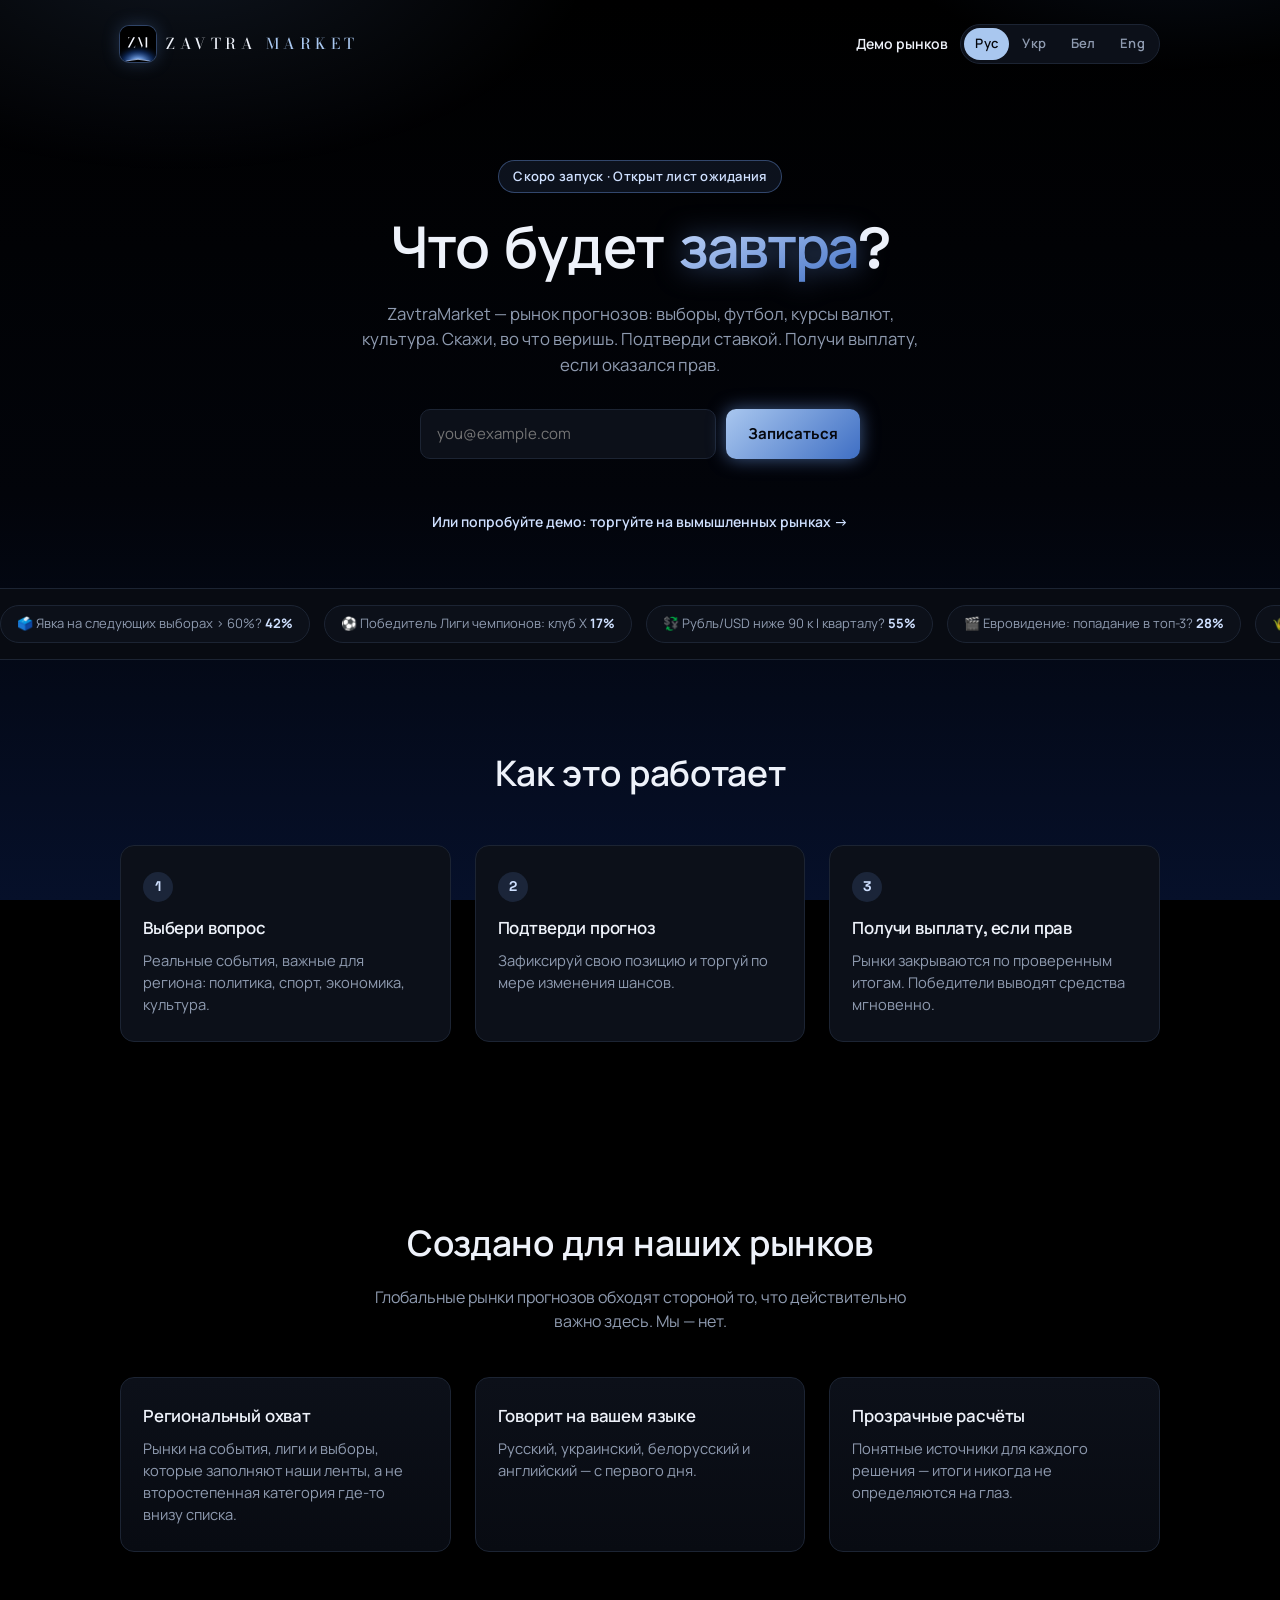
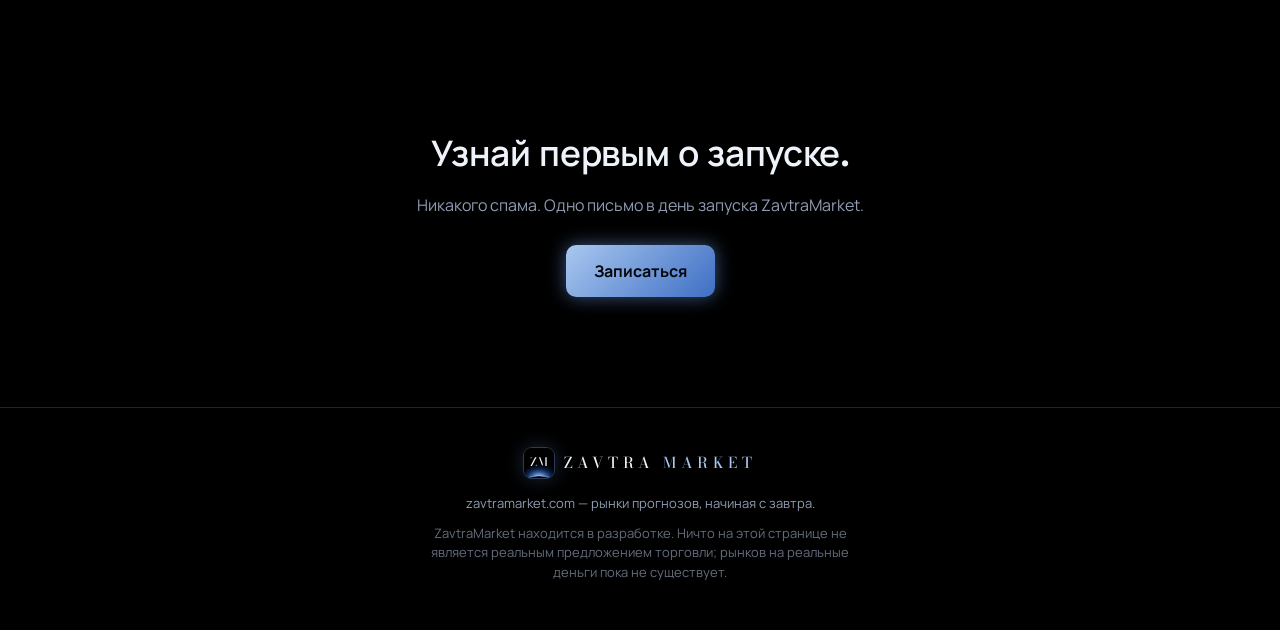
==== index.html @ cc4a1fe1 "Drop the colon: highlight "завтра" instead of the :З mark The headline is now a plain "Что будет зав" ====
<!DOCTYPE html>
<html lang="ru">
<head>
<meta charset="UTF-8">
<meta name="viewport" content="width=device-width, initial-scale=1.0">
<title>ZavtraMarket — Что будет завтра?</title>
<meta name="description" content="ZavtraMarket — рынок прогнозов: политика, спорт, экономика, культура. Запишитесь в лист ожидания.">
<link rel="icon" href="data:image/svg+xml,%3Csvg xmlns='http://www.w3.org/2000/svg' viewBox='0 0 40 40' width='40' height='40'%3E%3Cdefs%3E%3CradialGradient id='fg' cx='.5' cy='1' r='.72'%3E%3Cstop offset='0' stop-color='%23fff'/%3E%3Cstop offset='.22' stop-color='%237fb2ff' stop-opacity='.85'/%3E%3Cstop offset='.6' stop-color='%231f5fd1' stop-opacity='.35'/%3E%3Cstop offset='1' stop-color='%23000' stop-opacity='0'/%3E%3C/radialGradient%3E%3CclipPath id='fc'%3E%3Crect width='40' height='40' rx='10'/%3E%3C/clipPath%3E%3C/defs%3E%3Cg clip-path='url(%23fc)'%3E%3Crect width='40' height='40' fill='%23000'/%3E%3Crect y='12' width='40' height='28' fill='url(%23fg)'/%3E%3Cpath d='M-4 44Q20 30 44 44Z' fill='%23000'/%3E%3Cpath d='M-4 44Q20 30 44 44' fill='none' stroke='%23bcd4ff' stroke-width='.8'/%3E%3C/g%3E%3Cg fill='%23f4f7ff'%3E%3Cpath transform='translate(8.434 24) scale(0.007750 -0.007750)' d='M28 0V4L812 1496H445Q307 1496 228.0 1454.5Q149 1413 113.0 1336.0Q77 1259 72 1152H68V1500H1061V1496L277 4H705Q842 4 921.0 47.0Q1000 90 1036.0 175.5Q1072 261 1077 388H1081V0Z'/%3E%3Cpath transform='translate(18.507 24) scale(0.007750 -0.007750)' d='M748 -20 192 1500H417L860 305L1284 1500H1288L752 -20ZM194 1500V4H349V0H45V4H190V1496H36V1500ZM1650 1500V1496H1510V4H1650V0H1125V4H1286V1500Z'/%3E%3C/g%3E%3C/svg%3E">
<link rel="preconnect" href="https://fonts.googleapis.com">
<link rel="preconnect" href="https://fonts.gstatic.com" crossorigin>
<link href="https://fonts.googleapis.com/css2?family=Bodoni+Moda:opsz,wght@6..96,400;6..96,500&family=Manrope:wght@400;500;600;700;800&family=Space+Grotesk:wght@500;600;700&display=swap" rel="stylesheet">
<link rel="stylesheet" href="style.css">
</head>
<body>

<div class="bg-glow" aria-hidden="true"></div>

<header class="site-header">
  <a class="brand" href="#top">
    <span class="brand-mark"><svg viewBox="0 0 40 40" width="40" height="40" aria-hidden="true"><defs><radialGradient id="zmhdg" cx=".5" cy="1" r=".72"><stop offset="0" stop-color="#fff"/><stop offset=".22" stop-color="#7fb2ff" stop-opacity=".85"/><stop offset=".6" stop-color="#1f5fd1" stop-opacity=".35"/><stop offset="1" stop-color="#000" stop-opacity="0"/></radialGradient><clipPath id="zmhdc"><rect width="40" height="40" rx="10"/></clipPath></defs><g clip-path="url(#zmhdc)"><rect width="40" height="40" fill="#000"/><rect y="12" width="40" height="28" fill="url(#zmhdg)"/><path d="M-4 44Q20 30 44 44Z" fill="#000"/><path d="M-4 44Q20 30 44 44" fill="none" stroke="#bcd4ff" stroke-width=".8"/></g><g fill="#f4f7ff"><path transform="translate(8.434 24) scale(0.007750 -0.007750)" d="M28 0V4L812 1496H445Q307 1496 228.0 1454.5Q149 1413 113.0 1336.0Q77 1259 72 1152H68V1500H1061V1496L277 4H705Q842 4 921.0 47.0Q1000 90 1036.0 175.5Q1072 261 1077 388H1081V0Z"/><path transform="translate(18.507 24) scale(0.007750 -0.007750)" d="M748 -20 192 1500H417L860 305L1284 1500H1288L752 -20ZM194 1500V4H349V0H45V4H190V1496H36V1500ZM1650 1500V1496H1510V4H1650V0H1125V4H1286V1500Z"/></g></svg></span>
    <span class="brand-name">Zavtra <em>Market</em></span>
  </a>
  <div class="header-actions">
    <a class="demo-link" href="markets/" data-i18n="demoLink">Демо рынков</a>
    <div id="lang-switcher" class="lang-switcher" role="group" aria-label="Язык"></div>
  </div>
</header>

<main id="top">

  <section class="hero">
    <p class="eyebrow" data-i18n="eyebrow">Скоро запуск · Открыт лист ожидания</p>
    <h1 data-i18n="slogan">Что будет <span class="logo-text">завтра</span>?</h1>
    <p class="subhead" data-i18n="subhead">ZavtraMarket — рынок прогнозов: выборы, футбол, курсы валют, культура. Скажи, во что веришь. Подтверди ставкой. Получи выплату, если оказался прав.</p>

    <form id="waitlist-form" class="waitlist-form" novalidate>
      <label class="sr-only" for="email" data-i18n="emailLabel">Электронная почта</label>
      <input
        id="email"
        name="email"
        type="email"
        inputmode="email"
        autocomplete="email"
        required
        placeholder="you@example.com"
      >
      <button type="submit" data-i18n="join">Записаться</button>
    </form>
    <p id="form-message" class="form-message" role="status" aria-live="polite"></p>
    <p class="demo-cta"><a href="markets/" data-i18n="demoCta">Или попробуйте демо: торгуйте на вымышленных рынках →</a></p>
  </section>

  <section class="markets-strip" aria-label="Примеры рынков" data-i18n-aria="marketsLabel">
    <div class="ticker">
      <div class="ticker-track">
        <span class="chip"><span data-i18n="chipElection">🗳️ Явка на следующих выборах &gt; 60%?</span> <b>42%</b></span>
        <span class="chip"><span data-i18n="chipFootball">⚽ Победитель Лиги чемпионов: клуб X</span> <b>17%</b></span>
        <span class="chip"><span data-i18n="chipCurrency">💱 Рубль/USD ниже 90 к I кварталу?</span> <b>55%</b></span>
        <span class="chip"><span data-i18n="chipEurovision">🎬 Евровидение: попадание в топ-3?</span> <b>28%</b></span>
        <span class="chip"><span data-i18n="chipHarvest">🌾 Квоту на экспорт урожая повысят?</span> <b>63%</b></span>
        <span class="chip"><span data-i18n="chipElection">🗳️ Явка на следующих выборах &gt; 60%?</span> <b>42%</b></span>
        <span class="chip"><span data-i18n="chipFootball">⚽ Победитель Лиги чемпионов: клуб X</span> <b>17%</b></span>
        <span class="chip"><span data-i18n="chipCurrency">💱 Рубль/USD ниже 90 к I кварталу?</span> <b>55%</b></span>
        <span class="chip"><span data-i18n="chipEurovision">🎬 Евровидение: попадание в топ-3?</span> <b>28%</b></span>
        <span class="chip"><span data-i18n="chipHarvest">🌾 Квоту на экспорт урожая повысят?</span> <b>63%</b></span>
      </div>
    </div>
  </section>

  <section class="how">
    <h2 data-i18n="howTitle">Как это работает</h2>
    <div class="steps">
      <div class="step">
        <span class="step-num">1</span>
        <h3 data-i18n="step1Title">Выбери вопрос</h3>
        <p data-i18n="step1Text">Реальные события, важные для региона: политика, спорт, экономика, культура.</p>
      </div>
      <div class="step">
        <span class="step-num">2</span>
        <h3 data-i18n="step2Title">Подтверди прогноз</h3>
        <p data-i18n="step2Text">Зафиксируй свою позицию и торгуй по мере изменения шансов.</p>
      </div>
      <div class="step">
        <span class="step-num">3</span>
        <h3 data-i18n="step3Title">Получи выплату, если прав</h3>
        <p data-i18n="step3Text">Рынки закрываются по проверенным итогам. Победители выводят средства мгновенно.</p>
      </div>
    </div>
  </section>

  <section class="why">
    <h2 data-i18n="whyTitle">Создано для наших рынков</h2>
    <p class="why-lead" data-i18n="whyLead">Глобальные рынки прогнозов обходят стороной то, что действительно важно здесь. Мы — нет.</p>
    <ul class="why-grid">
      <li>
        <h3 data-i18n="regionTitle">Региональный охват</h3>
        <p data-i18n="regionText">Рынки на события, лиги и выборы, которые заполняют наши ленты, а не второстепенная категория где-то внизу списка.</p>
      </li>
      <li>
        <h3 data-i18n="languageTitle">Говорит на вашем языке</h3>
        <p data-i18n="languageText">Русский, украинский, белорусский и английский — с первого дня.</p>
      </li>
      <li>
        <h3 data-i18n="settleTitle">Прозрачные расчёты</h3>
        <p data-i18n="settleText">Понятные источники для каждого решения — итоги никогда не определяются на глаз.</p>
      </li>
    </ul>
  </section>

  <section class="cta-final">
    <h2 data-i18n="ctaTitle">Узнай первым о запуске.</h2>
    <p data-i18n="ctaText">Никакого спама. Одно письмо в день запуска ZavtraMarket.</p>
    <a class="cta-button" href="#top" data-i18n="join">Записаться</a>
  </section>

</main>

<footer class="site-footer">
  <div class="brand small">
    <span class="brand-mark"><svg viewBox="0 0 40 40" width="40" height="40" aria-hidden="true"><defs><radialGradient id="zmftg" cx=".5" cy="1" r=".72"><stop offset="0" stop-color="#fff"/><stop offset=".22" stop-color="#7fb2ff" stop-opacity=".85"/><stop offset=".6" stop-color="#1f5fd1" stop-opacity=".35"/><stop offset="1" stop-color="#000" stop-opacity="0"/></radialGradient><clipPath id="zmftc"><rect width="40" height="40" rx="10"/></clipPath></defs><g clip-path="url(#zmftc)"><rect width="40" height="40" fill="#000"/><rect y="12" width="40" height="28" fill="url(#zmftg)"/><path d="M-4 44Q20 30 44 44Z" fill="#000"/><path d="M-4 44Q20 30 44 44" fill="none" stroke="#bcd4ff" stroke-width=".8"/></g><g fill="#f4f7ff"><path transform="translate(8.434 24) scale(0.007750 -0.007750)" d="M28 0V4L812 1496H445Q307 1496 228.0 1454.5Q149 1413 113.0 1336.0Q77 1259 72 1152H68V1500H1061V1496L277 4H705Q842 4 921.0 47.0Q1000 90 1036.0 175.5Q1072 261 1077 388H1081V0Z"/><path transform="translate(18.507 24) scale(0.007750 -0.007750)" d="M748 -20 192 1500H417L860 305L1284 1500H1288L752 -20ZM194 1500V4H349V0H45V4H190V1496H36V1500ZM1650 1500V1496H1510V4H1650V0H1125V4H1286V1500Z"/></g></svg></span>
    <span class="brand-name">Zavtra <em>Market</em></span>
  </div>
  <p data-i18n="footerTagline">zavtramarket.com — рынки прогнозов, начиная с завтра.</p>
  <p class="fine-print" data-i18n="finePrint">ZavtraMarket находится в разработке. Ничто на этой странице не является реальным предложением торговли; рынков на реальные деньги пока не существует.</p>
</footer>

<script src="i18n.js"></script>
<script src="script.js"></script>
</body>
</html>
---- style.css ----
:root {
  color-scheme: dark;
  --bg: #000;
  --bg-alt: #080b12;
  --card: #0c1019;
  --border: #1c2433;
  --text: #eef2fa;
  --text-dim: #8f9bb0;
  --accent: #a9c7ef;
  --accent-strong: #cfe0ff;
  --accent-2: #3f6fc4;
  --accent-rgb: 120, 170, 255;
  --on-accent: #05070d;
  --glow: 0 0 18px rgba(var(--accent-rgb), 0.5);
  --text-glow: drop-shadow(0 0 14px rgba(var(--accent-rgb), 0.5));
  --success: #3fbf7f;
  --danger: #f0645e;
  --on-success: #0b1a12;
  --on-danger: #1d0b0a;
  --radius: 14px;
  --max-width: 1080px;
  font-size: 16px;
}

* { box-sizing: border-box; }

html { scroll-behavior: smooth; }

body {
  margin: 0;
  min-height: 100vh;
  min-height: 100vh;
  background: linear-gradient(180deg, #000 0%, #02040a 55%, #06102a 100%) fixed;
  background-color: var(--bg);
  color: var(--text);
  font-family: "Manrope", system-ui, -apple-system, "Segoe UI", sans-serif;
  line-height: 1.5;
  -webkit-font-smoothing: antialiased;
  overflow-x: hidden;
}

h1, h2, h3 {
  font-family: "Space Grotesk", "Manrope", system-ui, sans-serif;
  font-weight: 600;
  letter-spacing: -0.01em;
  margin: 0;
}

p { margin: 0; }

.sr-only {
  position: absolute;
  width: 1px; height: 1px;
  padding: 0; margin: -1px;
  overflow: hidden;
  clip: rect(0,0,0,0);
  white-space: nowrap;
  border: 0;
}

.bg-glow {
  position: fixed;
  inset: -20% -10% auto -10%;
  height: 70vh;
  background:
    radial-gradient(45% 60% at 20% 20%, rgba(var(--accent-rgb), 0.12), transparent 60%),
    radial-gradient(35% 50% at 85% 10%, rgba(63, 111, 196, 0.16), transparent 60%);
  pointer-events: none;
  z-index: 0;
}

.site-header, main, .site-footer { position: relative; z-index: 1; }

.site-header {
  max-width: var(--max-width);
  margin: 0 auto;
  padding: 24px 20px 0;
  display: flex;
  align-items: center;
  justify-content: space-between;
}

.brand {
  display: inline-flex;
  align-items: center;
  gap: 10px;
  text-decoration: none;
  color: var(--text);
}

.brand-mark {
  display: inline-flex;
  flex: none;
  width: 36px;
  height: 36px;
  border-radius: 9px;
  box-shadow: 0 0 0 1px rgba(var(--accent-rgb), 0.28), 0 0 18px rgba(var(--accent-rgb), 0.25);
  transition: transform 0.2s ease;
}

.brand-mark svg { width: 100%; height: 100%; display: block; }

.brand:hover .brand-mark { transform: rotate(-8deg) scale(1.06); }

.logo-text {
  background: linear-gradient(155deg, var(--accent-strong), var(--accent-2));
  filter: var(--text-glow);
  -webkit-background-clip: text;
  background-clip: text;
  color: transparent;
  letter-spacing: -0.04em;
}

.brand.small .brand-mark { width: 30px; height: 30px; border-radius: 8px; }

.brand-name {
  font-family: "Bodoni Moda", "Didot", serif;
  font-weight: 500;
  font-size: 15px;
  letter-spacing: 0.3em;
  text-transform: uppercase;
  white-space: nowrap;
}

.brand-name em { color: var(--accent); font-style: normal; }

.lang-switcher {
  display: inline-flex;
  gap: 2px;
  padding: 3px;
  background: var(--card);
  border: 1px solid var(--border);
  border-radius: 999px;
}

.lang-option {
  background: transparent;
  border: 0;
  color: var(--text-dim);
  font: inherit;
  font-weight: 600;
  font-size: 13px;
  letter-spacing: 0.03em;
  padding: 6px 11px;
  border-radius: 999px;
  cursor: pointer;
  transition: color 0.15s ease, background-color 0.15s ease;
}

.lang-option:hover { color: var(--text); }
.lang-option:focus-visible { outline: 2px solid var(--accent); outline-offset: 1px; }
.lang-option[aria-pressed="true"] {
  background: var(--accent);
  color: var(--on-accent);
}

.header-actions { display: flex; align-items: center; gap: 12px; }

.demo-link {
  color: var(--text);
  text-decoration: none;
  font-weight: 600;
  font-size: 14px;
  white-space: nowrap;
}
.demo-link:hover { color: var(--accent-strong); }

.demo-cta { margin-top: 18px; font-size: 14px; }
.demo-cta a { color: var(--accent-strong); text-decoration: none; font-weight: 600; }
.demo-cta a:hover { text-decoration: underline; }

.hero {
  max-width: 720px;
  margin: 0 auto;
  padding: 96px 20px 56px;
  text-align: center;
}

.eyebrow {
  display: inline-block;
  color: var(--accent-strong);
  background: rgba(var(--accent-rgb), 0.1);
  border: 1px solid rgba(var(--accent-rgb), 0.35);
  padding: 6px 14px;
  border-radius: 999px;
  font-size: 13px;
  font-weight: 600;
  letter-spacing: 0.02em;
  margin-bottom: 24px;
}

.hero h1 {
  font-size: clamp(2.4rem, 6vw, 3.6rem);
  line-height: 1.08;
}

.hero h1 .accent { color: var(--accent-strong); }

.subhead {
  margin: 22px auto 0;
  max-width: 560px;
  color: var(--text-dim);
  font-size: 1.05rem;
}

.waitlist-form {
  display: flex;
  gap: 10px;
  max-width: 440px;
  margin: 32px auto 0;
  flex-wrap: wrap;
  justify-content: center;
}

.waitlist-form input {
  flex: 1 1 240px;
  background: var(--card);
  border: 1px solid var(--border);
  color: var(--text);
  font: inherit;
  font-size: 15px;
  padding: 13px 16px;
  border-radius: 10px;
  outline: none;
  transition: border-color 0.15s ease;
}

.waitlist-form input:focus { border-color: var(--accent); }

.waitlist-form button {
  flex: 0 0 auto;
  background: linear-gradient(135deg, var(--accent), var(--accent-2));
  color: var(--on-accent);
  box-shadow: var(--glow);
  border: none;
  font: inherit;
  font-weight: 700;
  font-size: 15px;
  padding: 13px 22px;
  border-radius: 10px;
  cursor: pointer;
  transition: transform 0.15s ease, filter 0.15s ease;
}

.waitlist-form button:hover { filter: brightness(1.06); }
.waitlist-form button:active { transform: scale(0.97); }

.form-message {
  min-height: 20px;
  margin-top: 14px;
  font-size: 14px;
  font-weight: 600;
}

.form-message.success { color: var(--success); }
.form-message.error { color: var(--danger); }

.markets-strip {
  border-top: 1px solid var(--border);
  border-bottom: 1px solid var(--border);
  background: var(--bg-alt);
  padding: 16px 0;
  overflow: hidden;
}

.ticker { width: 100%; overflow: hidden; }

.ticker-track {
  display: flex;
  width: max-content;
  gap: 14px;
  animation: scroll-left 32s linear infinite;
}

.chip {
  flex: 0 0 auto;
  background: var(--card);
  border: 1px solid var(--border);
  color: var(--text-dim);
  padding: 8px 16px;
  border-radius: 999px;
  font-size: 13px;
  white-space: nowrap;
}

.chip b { color: var(--accent-strong); font-weight: 700; }

@keyframes scroll-left {
  from { transform: translateX(0); }
  to { transform: translateX(-50%); }
}

.how, .why, .cta-final {
  max-width: var(--max-width);
  margin: 0 auto;
  padding: 88px 20px;
  text-align: center;
}

.how h2, .why h2, .cta-final h2 {
  font-size: clamp(1.7rem, 4vw, 2.2rem);
}

.steps {
  display: grid;
  grid-template-columns: repeat(3, 1fr);
  gap: 24px;
  margin-top: 44px;
  text-align: left;
}

.step {
  background: var(--card);
  border: 1px solid var(--border);
  border-radius: var(--radius);
  padding: 26px 22px;
}

.step-num {
  display: inline-flex;
  align-items: center;
  justify-content: center;
  width: 30px;
  height: 30px;
  border-radius: 50%;
  background: rgba(var(--accent-rgb), 0.14);
  color: var(--accent-strong);
  font-family: "Space Grotesk", sans-serif;
  font-weight: 700;
  font-size: 14px;
  margin-bottom: 14px;
}

.step h3 { font-size: 1.05rem; margin-bottom: 8px; }
.step p { color: var(--text-dim); font-size: 0.92rem; }

.why-lead {
  max-width: 560px;
  margin: 14px auto 0;
  color: var(--text-dim);
}

.why-grid {
  list-style: none;
  margin: 44px 0 0;
  padding: 0;
  display: grid;
  grid-template-columns: repeat(3, 1fr);
  gap: 24px;
  text-align: left;
}

.why-grid li {
  padding: 26px 22px;
  border: 1px solid var(--border);
  border-radius: var(--radius);
  background: linear-gradient(180deg, var(--card), var(--bg-alt));
}

.why-grid h3 { font-size: 1.05rem; margin-bottom: 8px; }
.why-grid p { color: var(--text-dim); font-size: 0.92rem; }

.cta-final {
  padding-bottom: 110px;
}

.cta-final p {
  display: block;
  margin-top: 12px;
  color: var(--text-dim);
}

.cta-button {
  display: inline-block;
  margin-top: 28px;
  background: linear-gradient(135deg, var(--accent), var(--accent-2));
  color: var(--on-accent);
  box-shadow: var(--glow);
  text-decoration: none;
  font-weight: 700;
  padding: 14px 28px;
  border-radius: 10px;
  transition: transform 0.15s ease, filter 0.15s ease;
}

.cta-button:hover { filter: brightness(1.06); }
.cta-button:active { transform: scale(0.97); }

.site-footer {
  border-top: 1px solid var(--border);
  padding: 40px 20px 48px;
  text-align: center;
  color: var(--text-dim);
  font-size: 13px;
}

.site-footer .brand { justify-content: center; margin-bottom: 10px; }
.site-footer p { margin-top: 6px; }
.site-footer .fine-print { max-width: 460px; margin: 10px auto 0; opacity: 0.7; }

@media (max-width: 720px) {
  .steps, .why-grid { grid-template-columns: 1fr; }
  .hero { padding: 76px 20px 44px; }
  .how, .why, .cta-final { padding: 64px 20px; }
}

@media (max-width: 420px) {
  .site-header { padding: 18px 16px 0; gap: 8px; }
  .demo-link { display: none; }
  .site-header .brand-name { display: none; }
  .brand-name { font-size: 16px; }
  .lang-option { padding: 6px 8px; font-size: 12px; }
}

@media (prefers-reduced-motion: reduce) {
  .ticker-track { animation: none; }
  .brand:hover .brand-mark { transform: none; }
  html { scroll-behavior: auto; }
}
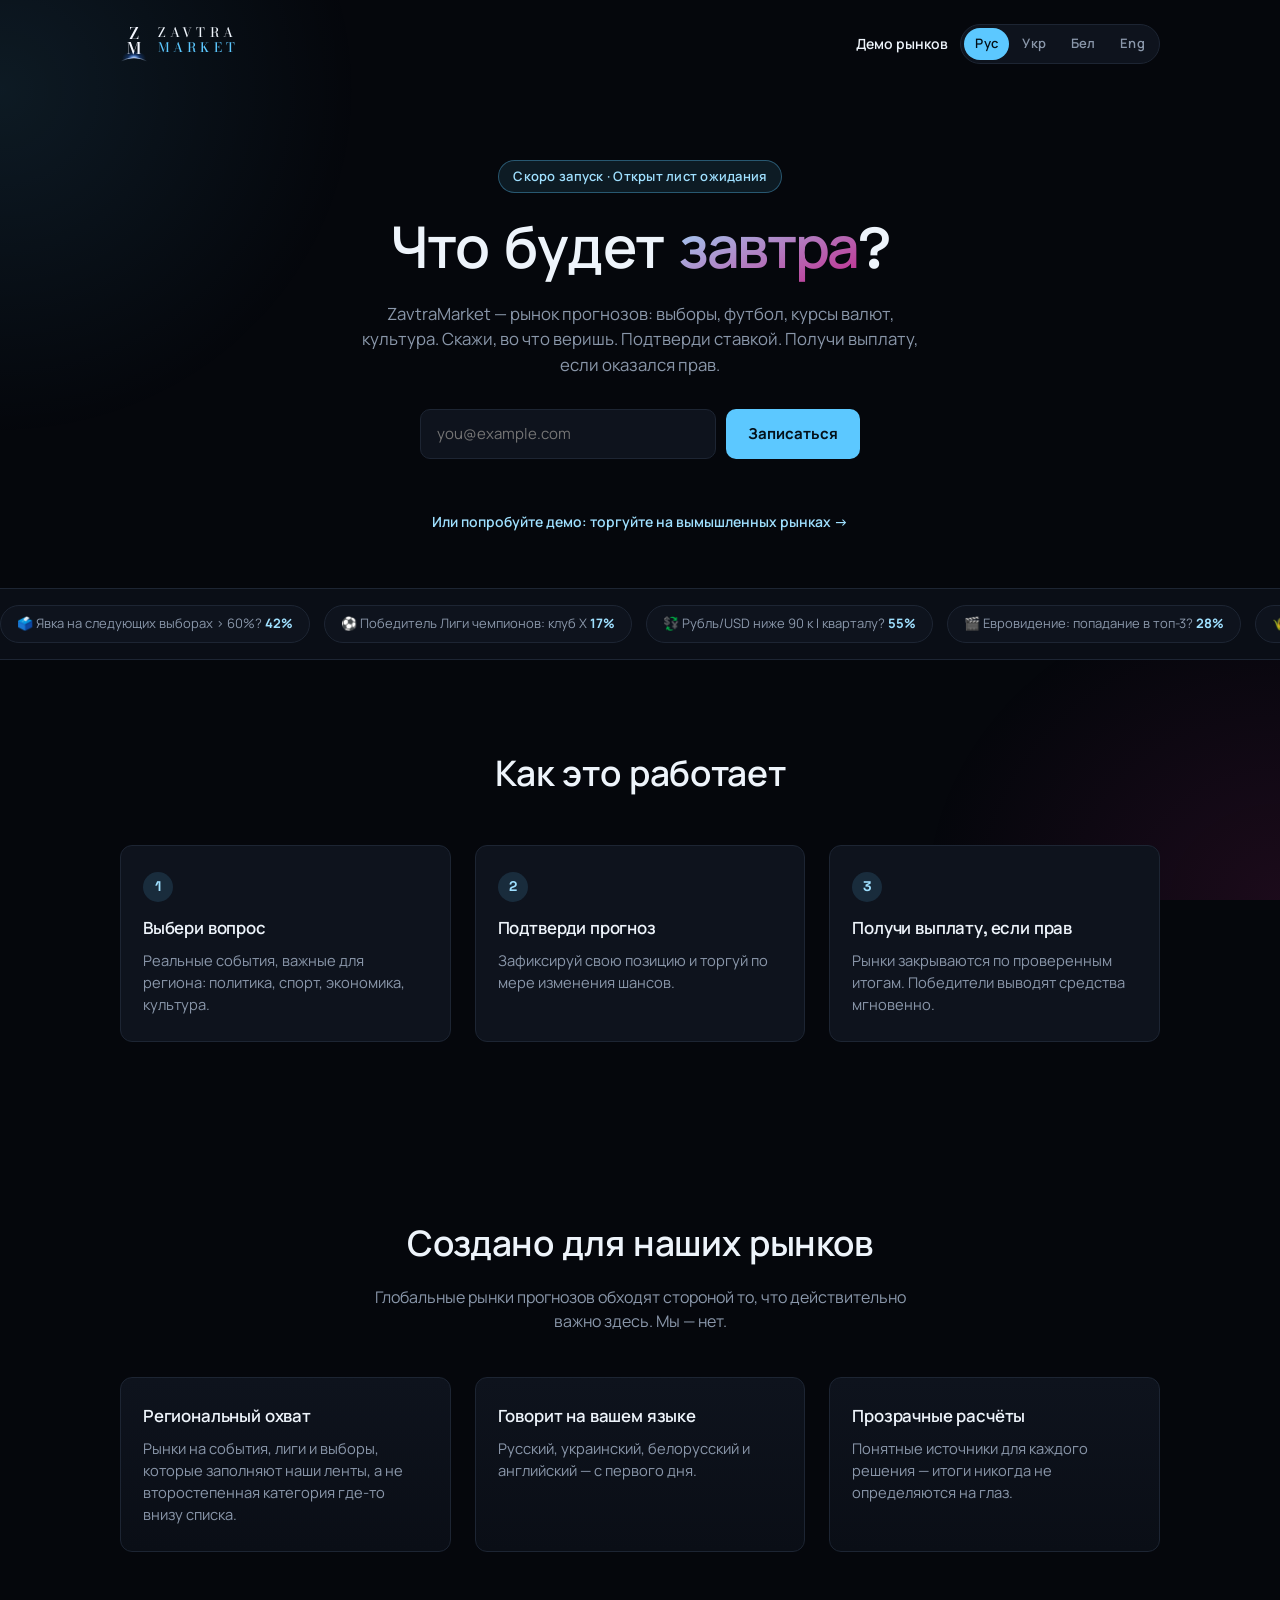
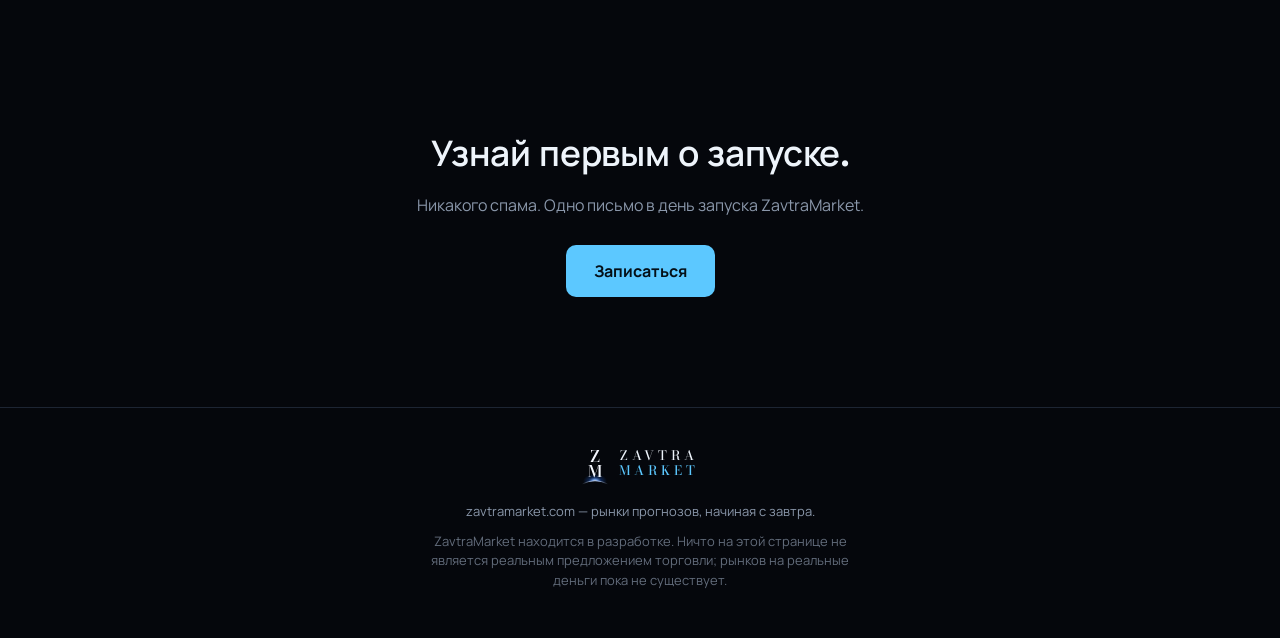
==== commit dbf67bc6: "Logo without the tile: stacked Z/M, stacked name, Z favicon - The mark loses its square: Z over M in" ====
--- a/index.html
+++ b/index.html
@@ -5,7 +5,7 @@
 <meta name="viewport" content="width=device-width, initial-scale=1.0">
 <title>ZavtraMarket — Что будет завтра?</title>
 <meta name="description" content="ZavtraMarket — рынок прогнозов: политика, спорт, экономика, культура. Запишитесь в лист ожидания.">
-<link rel="icon" href="data:image/svg+xml,%3Csvg xmlns='http://www.w3.org/2000/svg' viewBox='0 0 40 40' width='40' height='40'%3E%3Cdefs%3E%3CradialGradient id='fg' cx='.5' cy='1' r='.72'%3E%3Cstop offset='0' stop-color='%23fff'/%3E%3Cstop offset='.22' stop-color='%237fb2ff' stop-opacity='.85'/%3E%3Cstop offset='.6' stop-color='%231f5fd1' stop-opacity='.35'/%3E%3Cstop offset='1' stop-color='%23000' stop-opacity='0'/%3E%3C/radialGradient%3E%3CclipPath id='fc'%3E%3Crect width='40' height='40' rx='10'/%3E%3C/clipPath%3E%3C/defs%3E%3Cg clip-path='url(%23fc)'%3E%3Crect width='40' height='40' fill='%23000'/%3E%3Crect y='12' width='40' height='28' fill='url(%23fg)'/%3E%3Cpath d='M-4 44Q20 30 44 44Z' fill='%23000'/%3E%3Cpath d='M-4 44Q20 30 44 44' fill='none' stroke='%23bcd4ff' stroke-width='.8'/%3E%3C/g%3E%3Cg fill='%23f4f7ff'%3E%3Cpath transform='translate(8.434 24) scale(0.007750 -0.007750)' d='M28 0V4L812 1496H445Q307 1496 228.0 1454.5Q149 1413 113.0 1336.0Q77 1259 72 1152H68V1500H1061V1496L277 4H705Q842 4 921.0 47.0Q1000 90 1036.0 175.5Q1072 261 1077 388H1081V0Z'/%3E%3Cpath transform='translate(18.507 24) scale(0.007750 -0.007750)' d='M748 -20 192 1500H417L860 305L1284 1500H1288L752 -20ZM194 1500V4H349V0H45V4H190V1496H36V1500ZM1650 1500V1496H1510V4H1650V0H1125V4H1286V1500Z'/%3E%3C/g%3E%3C/svg%3E">
+<link rel="icon" href="data:image/svg+xml,%3Csvg xmlns='http://www.w3.org/2000/svg' viewBox='0 0 24 24'%3E%3Cstyle%3E.l{fill:%230b1020}@media (prefers-color-scheme:dark){.l{fill:%23f4f7ff}}%3C/style%3E%3Cdefs%3E%3CradialGradient id='fg' gradientUnits='userSpaceOnUse' cx='12.0' cy='20.2' r='10.5' gradientTransform='translate(12.0 20.2) scale(1 .6) translate(-12.0 -20.2)'%3E%3Cstop offset='0' stop-color='%23fff'/%3E%3Cstop offset='.2' stop-color='%237fb2ff' stop-opacity='.85'/%3E%3Cstop offset='.55' stop-color='%231f5fd1' stop-opacity='.32'/%3E%3Cstop offset='1' stop-color='%231f5fd1' stop-opacity='0'/%3E%3C/radialGradient%3E%3ClinearGradient id='fr' x1='1' x2='23' gradientUnits='userSpaceOnUse'%3E%3Cstop offset='0' stop-color='%23bcd4ff' stop-opacity='0'/%3E%3Cstop offset='.3' stop-color='%23bcd4ff'/%3E%3Cstop offset='.7' stop-color='%23bcd4ff'/%3E%3Cstop offset='1' stop-color='%23bcd4ff' stop-opacity='0'/%3E%3C/linearGradient%3E%3CclipPath id='fc'%3E%3Cpath d='M0 0H24V23Q12.0 16.8 0 23Z'/%3E%3C/clipPath%3E%3C/defs%3E%3Crect width='24' height='25' fill='url(%23fg)' clip-path='url(%23fc)'/%3E%3Cpath d='M1 23Q12.0 16.8 23 23' fill='none' stroke='url(%23fr)' stroke-width='0.7' stroke-linecap='round'/%3E%3Cpath class='l' transform='translate(6.219 16.6) scale(0.009500 -0.009500)' d='M42 0V72L812 1428H542Q406 1428 330.5 1398.0Q255 1368 218.0 1302.5Q181 1237 161 1130H89V1500H1162V1428L392 72H723Q859 72 934.0 104.0Q1009 136 1045.5 209.5Q1082 283 1102 410H1175V0Z'/%3E%3C/svg%3E">
 <link rel="preconnect" href="https://fonts.googleapis.com">
 <link rel="preconnect" href="https://fonts.gstatic.com" crossorigin>
 <link href="https://fonts.googleapis.com/css2?family=Bodoni+Moda:opsz,wght@6..96,400;6..96,500&family=Manrope:wght@400;500;600;700;800&family=Space+Grotesk:wght@500;600;700&display=swap" rel="stylesheet">
@@ -17,8 +17,8 @@
 
 <header class="site-header">
   <a class="brand" href="#top">
-    <span class="brand-mark"><svg viewBox="0 0 40 40" width="40" height="40" aria-hidden="true"><defs><radialGradient id="zmhdg" cx=".5" cy="1" r=".72"><stop offset="0" stop-color="#fff"/><stop offset=".22" stop-color="#7fb2ff" stop-opacity=".85"/><stop offset=".6" stop-color="#1f5fd1" stop-opacity=".35"/><stop offset="1" stop-color="#000" stop-opacity="0"/></radialGradient><clipPath id="zmhdc"><rect width="40" height="40" rx="10"/></clipPath></defs><g clip-path="url(#zmhdc)"><rect width="40" height="40" fill="#000"/><rect y="12" width="40" height="28" fill="url(#zmhdg)"/><path d="M-4 44Q20 30 44 44Z" fill="#000"/><path d="M-4 44Q20 30 44 44" fill="none" stroke="#bcd4ff" stroke-width=".8"/></g><g fill="#f4f7ff"><path transform="translate(8.434 24) scale(0.007750 -0.007750)" d="M28 0V4L812 1496H445Q307 1496 228.0 1454.5Q149 1413 113.0 1336.0Q77 1259 72 1152H68V1500H1061V1496L277 4H705Q842 4 921.0 47.0Q1000 90 1036.0 175.5Q1072 261 1077 388H1081V0Z"/><path transform="translate(18.507 24) scale(0.007750 -0.007750)" d="M748 -20 192 1500H417L860 305L1284 1500H1288L752 -20ZM194 1500V4H349V0H45V4H190V1496H36V1500ZM1650 1500V1496H1510V4H1650V0H1125V4H1286V1500Z"/></g></svg></span>
-    <span class="brand-name">Zavtra <em>Market</em></span>
+    <span class="brand-mark"><svg viewBox="0 0 28 38" width="28" height="38" aria-hidden="true"><defs><radialGradient id="zmhg" gradientUnits="userSpaceOnUse" cx="14.0" cy="33" r="12" gradientTransform="translate(14.0 33) scale(1 .6) translate(-14.0 -33)"><stop offset="0" stop-color="#fff"/><stop offset=".2" stop-color="#7fb2ff" stop-opacity=".85"/><stop offset=".55" stop-color="#1f5fd1" stop-opacity=".32"/><stop offset="1" stop-color="#1f5fd1" stop-opacity="0"/></radialGradient><linearGradient id="zmhr" x1="1" x2="27" gradientUnits="userSpaceOnUse"><stop offset="0" stop-color="#bcd4ff" stop-opacity="0"/><stop offset=".3" stop-color="#bcd4ff"/><stop offset=".7" stop-color="#bcd4ff"/><stop offset="1" stop-color="#bcd4ff" stop-opacity="0"/></linearGradient><clipPath id="zmhc"><path d="M0 0H28V36Q14.0 29.5 0 36Z"/></clipPath></defs><rect width="28" height="38" fill="url(#zmhg)" clip-path="url(#zmhc)"/><path d="M1 36Q14.0 29.5 27 36" fill="none" stroke="url(#zmhr)" stroke-width="0.7" stroke-linecap="round"/><g fill="#f4f7ff"><path transform="translate(9.340 14) scale(0.008000 -0.008000)" d="M39 0V39L817 1461H496Q360 1461 283.0 1426.0Q206 1391 170.5 1320.0Q135 1249 123 1142H84V1500H1111V1461L333 39H713Q850 39 926.5 76.0Q1003 113 1038.5 192.0Q1074 271 1086 398H1126V0Z"/><path transform="translate(6.816 29) scale(0.008000 -0.008000)" d="M781 -20 225 1500H489L915 353L1311 1500H1353L829 -20ZM246 1500V39H393V0H62V39H204V1461H52V1500ZM1744 1500V1461H1604V39H1744V0H1182V39H1342V1500Z"/></g></svg></span>
+    <span class="brand-name"><span>Zavtra</span> <em>Market</em></span>
   </a>
   <div class="header-actions">
     <a class="demo-link" href="markets/" data-i18n="demoLink">Демо рынков</a>
@@ -117,8 +117,8 @@
 
 <footer class="site-footer">
   <div class="brand small">
-    <span class="brand-mark"><svg viewBox="0 0 40 40" width="40" height="40" aria-hidden="true"><defs><radialGradient id="zmftg" cx=".5" cy="1" r=".72"><stop offset="0" stop-color="#fff"/><stop offset=".22" stop-color="#7fb2ff" stop-opacity=".85"/><stop offset=".6" stop-color="#1f5fd1" stop-opacity=".35"/><stop offset="1" stop-color="#000" stop-opacity="0"/></radialGradient><clipPath id="zmftc"><rect width="40" height="40" rx="10"/></clipPath></defs><g clip-path="url(#zmftc)"><rect width="40" height="40" fill="#000"/><rect y="12" width="40" height="28" fill="url(#zmftg)"/><path d="M-4 44Q20 30 44 44Z" fill="#000"/><path d="M-4 44Q20 30 44 44" fill="none" stroke="#bcd4ff" stroke-width=".8"/></g><g fill="#f4f7ff"><path transform="translate(8.434 24) scale(0.007750 -0.007750)" d="M28 0V4L812 1496H445Q307 1496 228.0 1454.5Q149 1413 113.0 1336.0Q77 1259 72 1152H68V1500H1061V1496L277 4H705Q842 4 921.0 47.0Q1000 90 1036.0 175.5Q1072 261 1077 388H1081V0Z"/><path transform="translate(18.507 24) scale(0.007750 -0.007750)" d="M748 -20 192 1500H417L860 305L1284 1500H1288L752 -20ZM194 1500V4H349V0H45V4H190V1496H36V1500ZM1650 1500V1496H1510V4H1650V0H1125V4H1286V1500Z"/></g></svg></span>
-    <span class="brand-name">Zavtra <em>Market</em></span>
+    <span class="brand-mark"><svg viewBox="0 0 28 38" width="28" height="38" aria-hidden="true"><defs><radialGradient id="zmfg" gradientUnits="userSpaceOnUse" cx="14.0" cy="33" r="12" gradientTransform="translate(14.0 33) scale(1 .6) translate(-14.0 -33)"><stop offset="0" stop-color="#fff"/><stop offset=".2" stop-color="#7fb2ff" stop-opacity=".85"/><stop offset=".55" stop-color="#1f5fd1" stop-opacity=".32"/><stop offset="1" stop-color="#1f5fd1" stop-opacity="0"/></radialGradient><linearGradient id="zmfr" x1="1" x2="27" gradientUnits="userSpaceOnUse"><stop offset="0" stop-color="#bcd4ff" stop-opacity="0"/><stop offset=".3" stop-color="#bcd4ff"/><stop offset=".7" stop-color="#bcd4ff"/><stop offset="1" stop-color="#bcd4ff" stop-opacity="0"/></linearGradient><clipPath id="zmfc"><path d="M0 0H28V36Q14.0 29.5 0 36Z"/></clipPath></defs><rect width="28" height="38" fill="url(#zmfg)" clip-path="url(#zmfc)"/><path d="M1 36Q14.0 29.5 27 36" fill="none" stroke="url(#zmfr)" stroke-width="0.7" stroke-linecap="round"/><g fill="#f4f7ff"><path transform="translate(9.340 14) scale(0.008000 -0.008000)" d="M39 0V39L817 1461H496Q360 1461 283.0 1426.0Q206 1391 170.5 1320.0Q135 1249 123 1142H84V1500H1111V1461L333 39H713Q850 39 926.5 76.0Q1003 113 1038.5 192.0Q1074 271 1086 398H1126V0Z"/><path transform="translate(6.816 29) scale(0.008000 -0.008000)" d="M781 -20 225 1500H489L915 353L1311 1500H1353L829 -20ZM246 1500V39H393V0H62V39H204V1461H52V1500ZM1744 1500V1461H1604V39H1744V0H1182V39H1342V1500Z"/></g></svg></span>
+    <span class="brand-name"><span>Zavtra</span> <em>Market</em></span>
   </div>
   <p data-i18n="footerTagline">zavtramarket.com — рынки прогнозов, начиная с завтра.</p>
   <p class="fine-print" data-i18n="finePrint">ZavtraMarket находится в разработке. Ничто на этой странице не является реальным предложением торговли; рынков на реальные деньги пока не существует.</p>
--- a/style.css
+++ b/style.css
@@ -1,23 +1,25 @@
 :root {
   color-scheme: dark;
-  --bg: #000;
-  --bg-alt: #080b12;
-  --card: #0c1019;
-  --border: #1c2433;
-  --text: #eef2fa;
-  --text-dim: #8f9bb0;
-  --accent: #a9c7ef;
-  --accent-strong: #cfe0ff;
-  --accent-2: #3f6fc4;
-  --accent-rgb: 120, 170, 255;
-  --on-accent: #05070d;
-  --glow: 0 0 18px rgba(var(--accent-rgb), 0.5);
-  --text-glow: drop-shadow(0 0 14px rgba(var(--accent-rgb), 0.5));
-  --success: #3fbf7f;
-  --danger: #f0645e;
-  --on-success: #0b1a12;
-  --on-danger: #1d0b0a;
-  --radius: 14px;
+  --bg: #05070c;
+  --bg-alt: #0a0e16;
+  --card: #0e131d;
+  --card-hover: #121926;
+  --border: #1d2533;
+  --text: #eef4fb;
+  --text-dim: #8a97aa;
+  --accent: #5cc8ff;
+  --accent-strong: #9fe0ff;
+  --accent-2: #c2268a;
+  --accent-rgb: 92, 200, 255;
+  --magenta-rgb: 194, 38, 138;
+  --on-accent: #041018;
+  --glow: none;
+  --text-glow: none;
+  --success: #34c07a;
+  --danger: #f2605a;
+  --on-success: #fff;
+  --on-danger: #fff;
+  --radius: 12px;
   --max-width: 1080px;
   font-size: 16px;
 }
@@ -30,8 +32,7 @@
   margin: 0;
   min-height: 100vh;
   min-height: 100vh;
-  background: linear-gradient(180deg, #000 0%, #02040a 55%, #06102a 100%) fixed;
-  background-color: var(--bg);
+  background: var(--bg);
   color: var(--text);
   font-family: "Manrope", system-ui, -apple-system, "Segoe UI", sans-serif;
   line-height: 1.5;
@@ -60,11 +61,10 @@
 
 .bg-glow {
   position: fixed;
-  inset: -20% -10% auto -10%;
-  height: 70vh;
+  inset: 0;
   background:
-    radial-gradient(45% 60% at 20% 20%, rgba(var(--accent-rgb), 0.12), transparent 60%),
-    radial-gradient(35% 50% at 85% 10%, rgba(63, 111, 196, 0.16), transparent 60%);
+    radial-gradient(40% 55% at 0% 10%, rgba(var(--accent-rgb), 0.1), transparent 70%),
+    radial-gradient(40% 50% at 100% 100%, rgba(var(--magenta-rgb), 0.12), transparent 70%);
   pointer-events: none;
   z-index: 0;
 }
@@ -82,7 +82,7 @@
 
 .brand {
   display: inline-flex;
-  align-items: center;
+  align-items: flex-start;
   gap: 10px;
   text-decoration: none;
   color: var(--text);
@@ -91,16 +91,11 @@
 .brand-mark {
   display: inline-flex;
   flex: none;
-  width: 36px;
-  height: 36px;
-  border-radius: 9px;
-  box-shadow: 0 0 0 1px rgba(var(--accent-rgb), 0.28), 0 0 18px rgba(var(--accent-rgb), 0.25);
-  transition: transform 0.2s ease;
-}
-
-.brand-mark svg { width: 100%; height: 100%; display: block; }
-
-.brand:hover .brand-mark { transform: rotate(-8deg) scale(1.06); }
+  height: 38px;
+}
+
+.brand-mark svg { height: 100%; width: auto; display: block; overflow: visible; }
+
 
 .logo-text {
   background: linear-gradient(155deg, var(--accent-strong), var(--accent-2));
@@ -111,13 +106,16 @@
   letter-spacing: -0.04em;
 }
 
-.brand.small .brand-mark { width: 30px; height: 30px; border-radius: 8px; }
-
+
+/* Two stacked lines that sit level with the Z and the M of the mark. */
 .brand-name {
+  display: flex;
+  flex-direction: column;
   font-family: "Bodoni Moda", "Didot", serif;
   font-weight: 500;
-  font-size: 15px;
-  letter-spacing: 0.3em;
+  font-size: 13px;
+  line-height: 15px;
+  letter-spacing: 0.32em;
   text-transform: uppercase;
   white-space: nowrap;
 }
@@ -229,9 +227,8 @@
 
 .waitlist-form button {
   flex: 0 0 auto;
-  background: linear-gradient(135deg, var(--accent), var(--accent-2));
+  background: var(--accent);
   color: var(--on-accent);
-  box-shadow: var(--glow);
   border: none;
   font: inherit;
   font-weight: 700;
@@ -373,9 +370,8 @@
 .cta-button {
   display: inline-block;
   margin-top: 28px;
-  background: linear-gradient(135deg, var(--accent), var(--accent-2));
+  background: var(--accent);
   color: var(--on-accent);
-  box-shadow: var(--glow);
   text-decoration: none;
   font-weight: 700;
   padding: 14px 28px;
@@ -414,6 +410,5 @@
 
 @media (prefers-reduced-motion: reduce) {
   .ticker-track { animation: none; }
-  .brand:hover .brand-mark { transform: none; }
   html { scroll-behavior: auto; }
 }
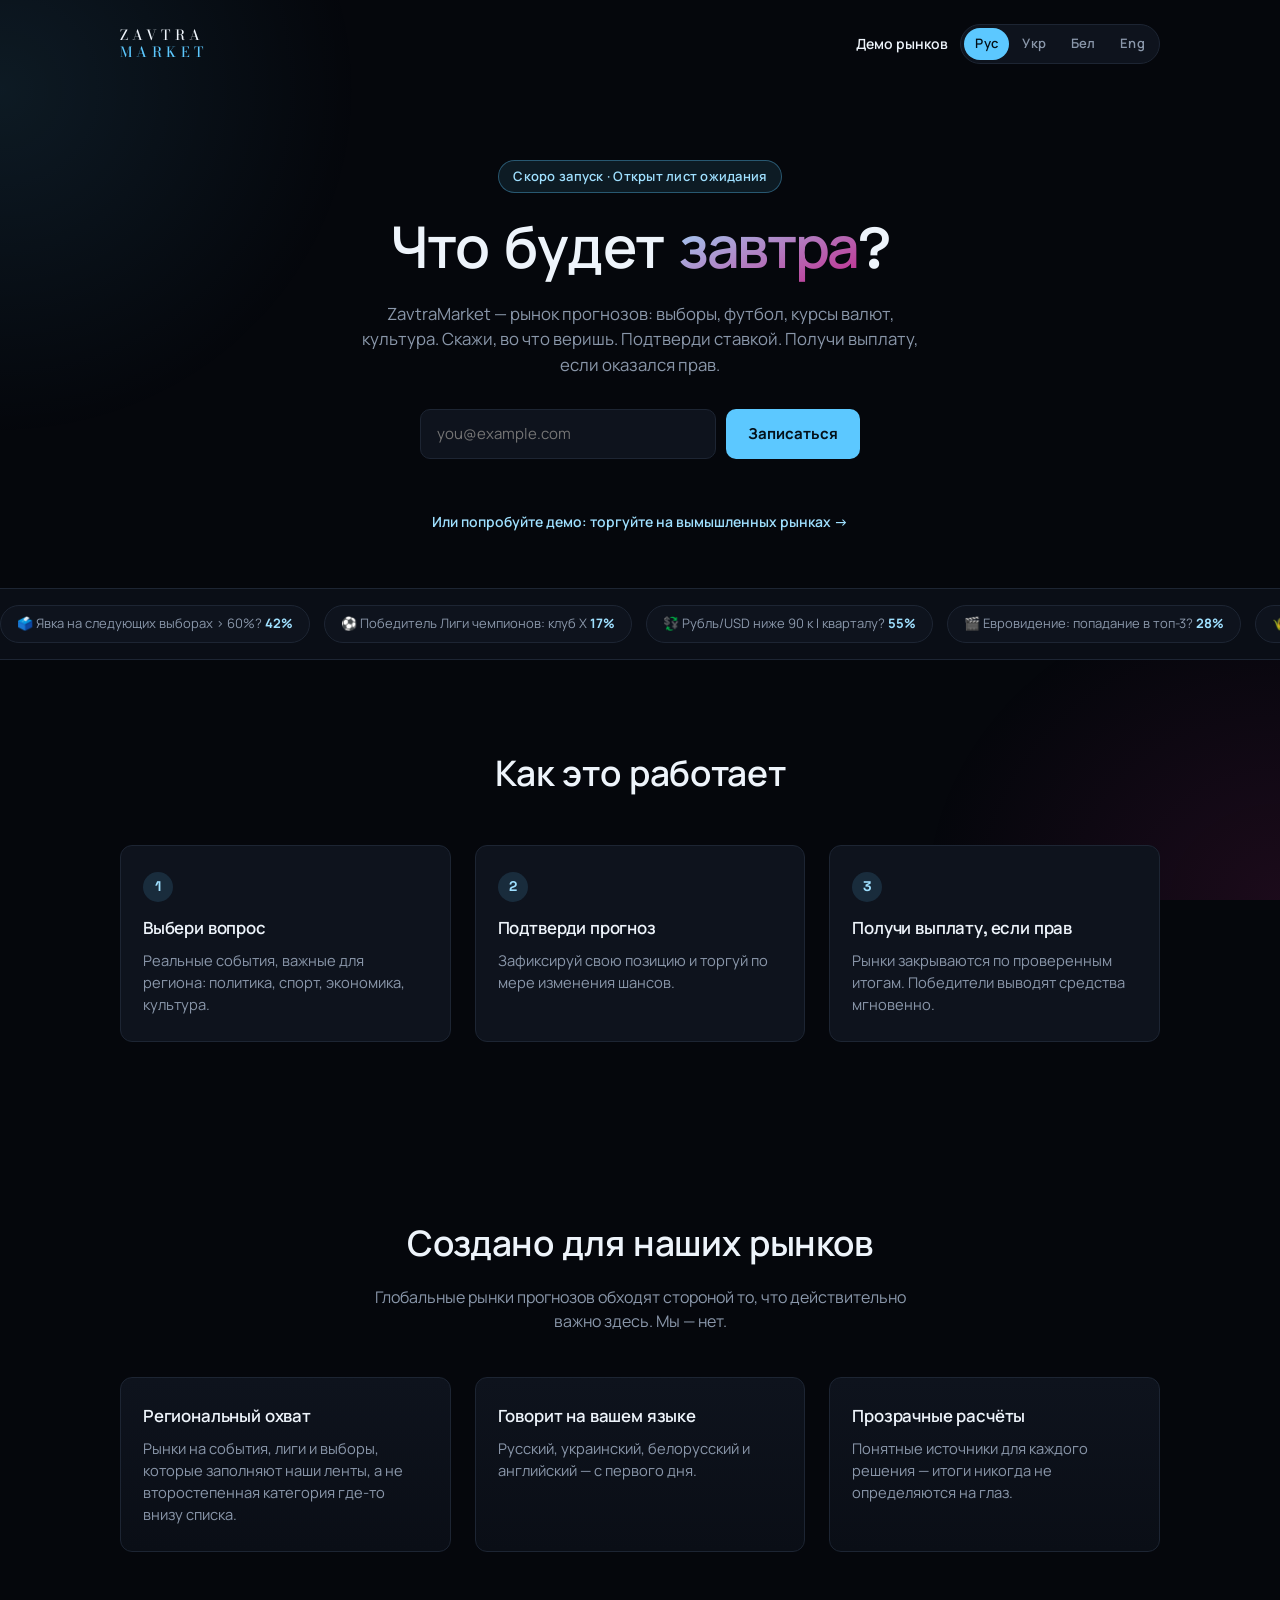
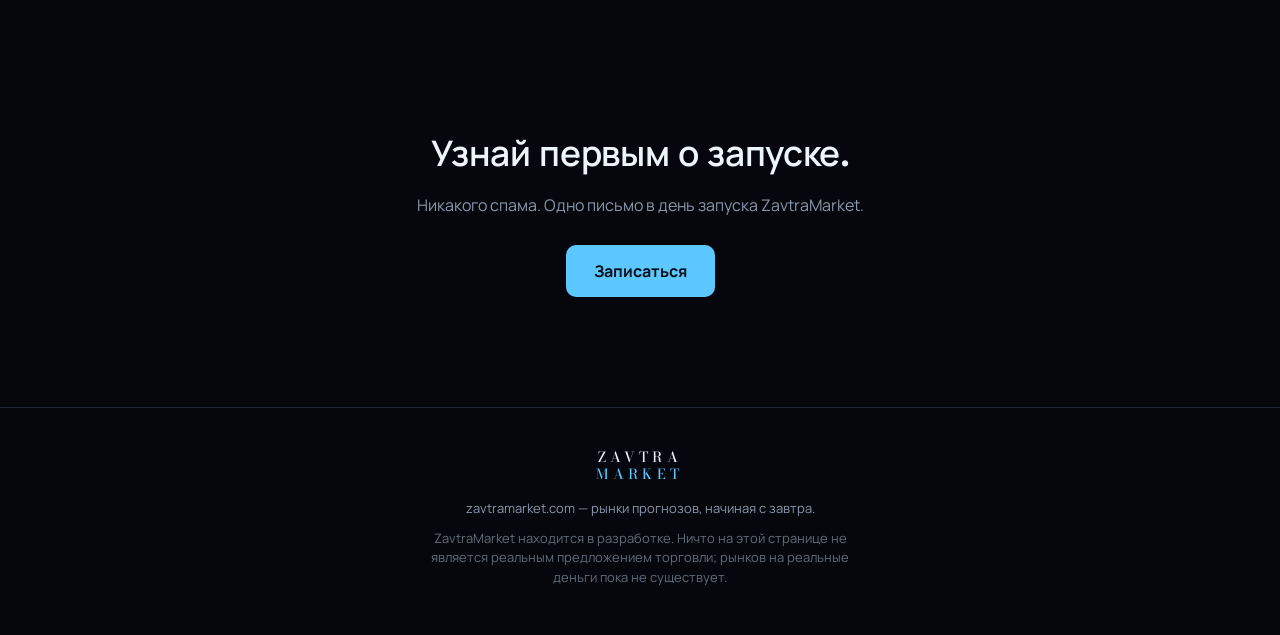
==== commit 4e48e9fb: "Use the stacked name as the logo; drop the Z/M mark "ZAVTRA / MARKET" in two stacked lines is now th" ====
--- a/index.html
+++ b/index.html
@@ -17,7 +17,6 @@
 
 <header class="site-header">
   <a class="brand" href="#top">
-    <span class="brand-mark"><svg viewBox="0 0 28 38" width="28" height="38" aria-hidden="true"><defs><radialGradient id="zmhg" gradientUnits="userSpaceOnUse" cx="14.0" cy="33" r="12" gradientTransform="translate(14.0 33) scale(1 .6) translate(-14.0 -33)"><stop offset="0" stop-color="#fff"/><stop offset=".2" stop-color="#7fb2ff" stop-opacity=".85"/><stop offset=".55" stop-color="#1f5fd1" stop-opacity=".32"/><stop offset="1" stop-color="#1f5fd1" stop-opacity="0"/></radialGradient><linearGradient id="zmhr" x1="1" x2="27" gradientUnits="userSpaceOnUse"><stop offset="0" stop-color="#bcd4ff" stop-opacity="0"/><stop offset=".3" stop-color="#bcd4ff"/><stop offset=".7" stop-color="#bcd4ff"/><stop offset="1" stop-color="#bcd4ff" stop-opacity="0"/></linearGradient><clipPath id="zmhc"><path d="M0 0H28V36Q14.0 29.5 0 36Z"/></clipPath></defs><rect width="28" height="38" fill="url(#zmhg)" clip-path="url(#zmhc)"/><path d="M1 36Q14.0 29.5 27 36" fill="none" stroke="url(#zmhr)" stroke-width="0.7" stroke-linecap="round"/><g fill="#f4f7ff"><path transform="translate(9.340 14) scale(0.008000 -0.008000)" d="M39 0V39L817 1461H496Q360 1461 283.0 1426.0Q206 1391 170.5 1320.0Q135 1249 123 1142H84V1500H1111V1461L333 39H713Q850 39 926.5 76.0Q1003 113 1038.5 192.0Q1074 271 1086 398H1126V0Z"/><path transform="translate(6.816 29) scale(0.008000 -0.008000)" d="M781 -20 225 1500H489L915 353L1311 1500H1353L829 -20ZM246 1500V39H393V0H62V39H204V1461H52V1500ZM1744 1500V1461H1604V39H1744V0H1182V39H1342V1500Z"/></g></svg></span>
     <span class="brand-name"><span>Zavtra</span> <em>Market</em></span>
   </a>
   <div class="header-actions">
@@ -117,7 +116,6 @@
 
 <footer class="site-footer">
   <div class="brand small">
-    <span class="brand-mark"><svg viewBox="0 0 28 38" width="28" height="38" aria-hidden="true"><defs><radialGradient id="zmfg" gradientUnits="userSpaceOnUse" cx="14.0" cy="33" r="12" gradientTransform="translate(14.0 33) scale(1 .6) translate(-14.0 -33)"><stop offset="0" stop-color="#fff"/><stop offset=".2" stop-color="#7fb2ff" stop-opacity=".85"/><stop offset=".55" stop-color="#1f5fd1" stop-opacity=".32"/><stop offset="1" stop-color="#1f5fd1" stop-opacity="0"/></radialGradient><linearGradient id="zmfr" x1="1" x2="27" gradientUnits="userSpaceOnUse"><stop offset="0" stop-color="#bcd4ff" stop-opacity="0"/><stop offset=".3" stop-color="#bcd4ff"/><stop offset=".7" stop-color="#bcd4ff"/><stop offset="1" stop-color="#bcd4ff" stop-opacity="0"/></linearGradient><clipPath id="zmfc"><path d="M0 0H28V36Q14.0 29.5 0 36Z"/></clipPath></defs><rect width="28" height="38" fill="url(#zmfg)" clip-path="url(#zmfc)"/><path d="M1 36Q14.0 29.5 27 36" fill="none" stroke="url(#zmfr)" stroke-width="0.7" stroke-linecap="round"/><g fill="#f4f7ff"><path transform="translate(9.340 14) scale(0.008000 -0.008000)" d="M39 0V39L817 1461H496Q360 1461 283.0 1426.0Q206 1391 170.5 1320.0Q135 1249 123 1142H84V1500H1111V1461L333 39H713Q850 39 926.5 76.0Q1003 113 1038.5 192.0Q1074 271 1086 398H1126V0Z"/><path transform="translate(6.816 29) scale(0.008000 -0.008000)" d="M781 -20 225 1500H489L915 353L1311 1500H1353L829 -20ZM246 1500V39H393V0H62V39H204V1461H52V1500ZM1744 1500V1461H1604V39H1744V0H1182V39H1342V1500Z"/></g></svg></span>
     <span class="brand-name"><span>Zavtra</span> <em>Market</em></span>
   </div>
   <p data-i18n="footerTagline">zavtramarket.com — рынки прогнозов, начиная с завтра.</p>
--- a/style.css
+++ b/style.css
@@ -88,15 +88,6 @@
   color: var(--text);
 }
 
-.brand-mark {
-  display: inline-flex;
-  flex: none;
-  height: 38px;
-}
-
-.brand-mark svg { height: 100%; width: auto; display: block; overflow: visible; }
-
-
 .logo-text {
   background: linear-gradient(155deg, var(--accent-strong), var(--accent-2));
   filter: var(--text-glow);
@@ -107,14 +98,14 @@
 }
 
 
-/* Two stacked lines that sit level with the Z and the M of the mark. */
+/* The logo: the name set in two stacked lines. */
 .brand-name {
   display: flex;
   flex-direction: column;
   font-family: "Bodoni Moda", "Didot", serif;
   font-weight: 500;
-  font-size: 13px;
-  line-height: 15px;
+  font-size: 14px;
+  line-height: 17px;
   letter-spacing: 0.32em;
   text-transform: uppercase;
   white-space: nowrap;
@@ -403,7 +394,6 @@
 @media (max-width: 420px) {
   .site-header { padding: 18px 16px 0; gap: 8px; }
   .demo-link { display: none; }
-  .site-header .brand-name { display: none; }
   .brand-name { font-size: 16px; }
   .lang-option { padding: 6px 8px; font-size: 12px; }
 }
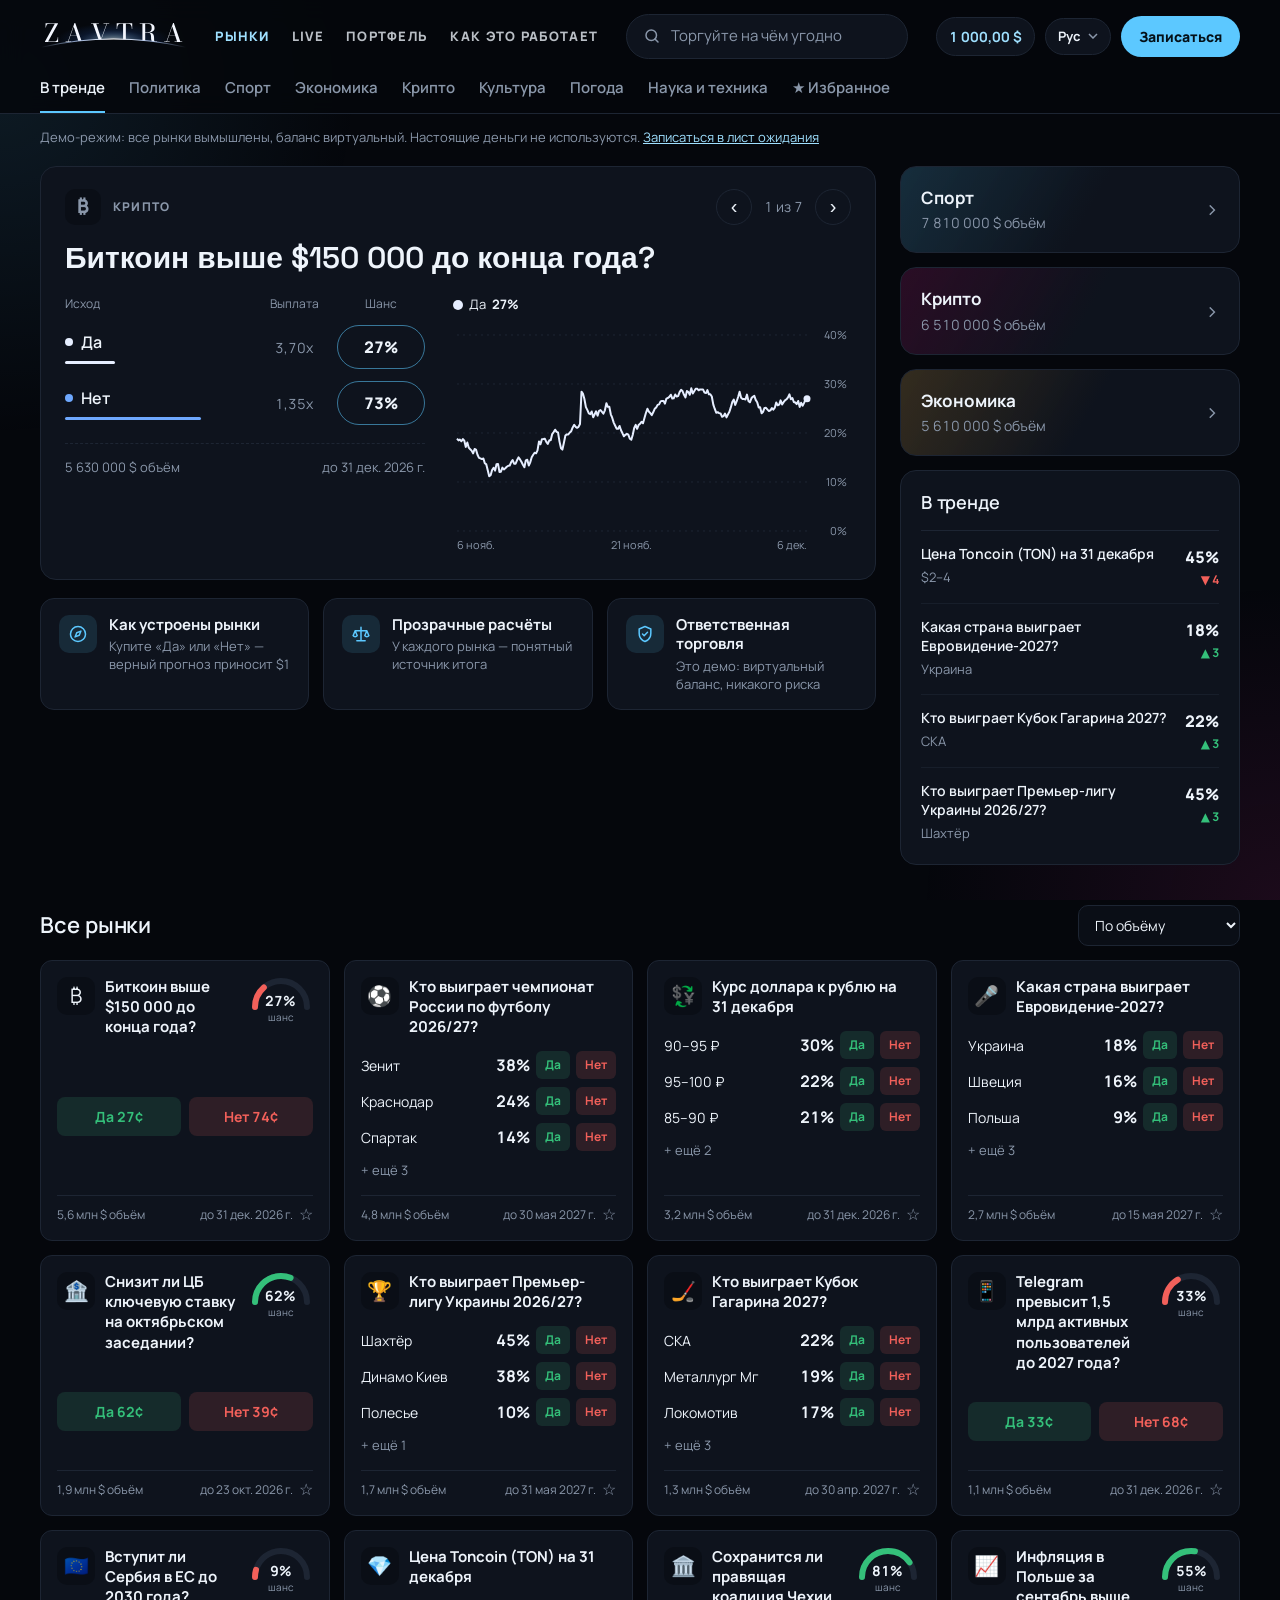
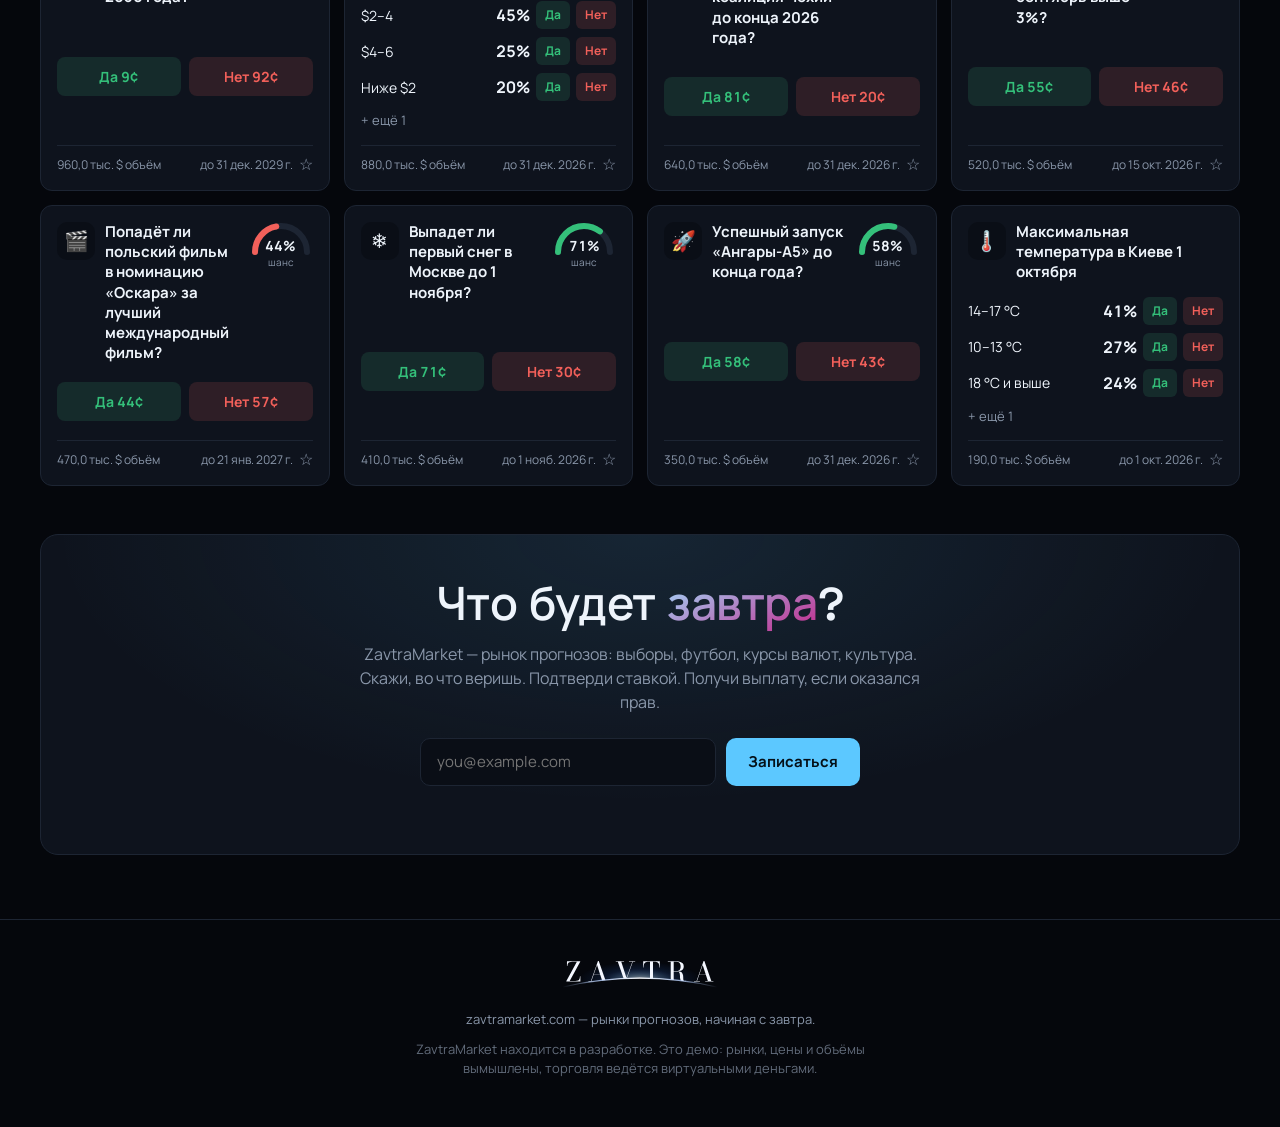
==== commit 0dffc280: "Make the home page a Kalshi-style market demo; logo is just ZAVTRA - The markets app now lives at th" ====
--- a/index.html
+++ b/index.html
@@ -4,125 +4,63 @@
 <meta charset="UTF-8">
 <meta name="viewport" content="width=device-width, initial-scale=1.0">
 <title>ZavtraMarket — Что будет завтра?</title>
-<meta name="description" content="ZavtraMarket — рынок прогнозов: политика, спорт, экономика, культура. Запишитесь в лист ожидания.">
+<meta name="description" content="ZavtraMarket — рынок прогнозов: политика, спорт, экономика, культура. Попробуйте демо и запишитесь в лист ожидания.">
 <link rel="icon" href="data:image/svg+xml,%3Csvg xmlns='http://www.w3.org/2000/svg' viewBox='0 0 24 24'%3E%3Cstyle%3E.l{fill:%230b1020}@media (prefers-color-scheme:dark){.l{fill:%23f4f7ff}}%3C/style%3E%3Cdefs%3E%3CradialGradient id='fg' gradientUnits='userSpaceOnUse' cx='12.0' cy='20.2' r='10.5' gradientTransform='translate(12.0 20.2) scale(1 .6) translate(-12.0 -20.2)'%3E%3Cstop offset='0' stop-color='%23fff'/%3E%3Cstop offset='.2' stop-color='%237fb2ff' stop-opacity='.85'/%3E%3Cstop offset='.55' stop-color='%231f5fd1' stop-opacity='.32'/%3E%3Cstop offset='1' stop-color='%231f5fd1' stop-opacity='0'/%3E%3C/radialGradient%3E%3ClinearGradient id='fr' x1='1' x2='23' gradientUnits='userSpaceOnUse'%3E%3Cstop offset='0' stop-color='%23bcd4ff' stop-opacity='0'/%3E%3Cstop offset='.3' stop-color='%23bcd4ff'/%3E%3Cstop offset='.7' stop-color='%23bcd4ff'/%3E%3Cstop offset='1' stop-color='%23bcd4ff' stop-opacity='0'/%3E%3C/linearGradient%3E%3CclipPath id='fc'%3E%3Cpath d='M0 0H24V23Q12.0 16.8 0 23Z'/%3E%3C/clipPath%3E%3C/defs%3E%3Crect width='24' height='25' fill='url(%23fg)' clip-path='url(%23fc)'/%3E%3Cpath d='M1 23Q12.0 16.8 23 23' fill='none' stroke='url(%23fr)' stroke-width='0.7' stroke-linecap='round'/%3E%3Cpath class='l' transform='translate(6.219 16.6) scale(0.009500 -0.009500)' d='M42 0V72L812 1428H542Q406 1428 330.5 1398.0Q255 1368 218.0 1302.5Q181 1237 161 1130H89V1500H1162V1428L392 72H723Q859 72 934.0 104.0Q1009 136 1045.5 209.5Q1082 283 1102 410H1175V0Z'/%3E%3C/svg%3E">
 <link rel="preconnect" href="https://fonts.googleapis.com">
 <link rel="preconnect" href="https://fonts.gstatic.com" crossorigin>
-<link href="https://fonts.googleapis.com/css2?family=Bodoni+Moda:opsz,wght@6..96,400;6..96,500&family=Manrope:wght@400;500;600;700;800&family=Space+Grotesk:wght@500;600;700&display=swap" rel="stylesheet">
+<link href="https://fonts.googleapis.com/css2?family=Manrope:wght@400;500;600;700;800&family=Space+Grotesk:wght@500;600;700&display=swap" rel="stylesheet">
 <link rel="stylesheet" href="style.css">
+<link rel="stylesheet" href="app.css">
 </head>
 <body>
 
 <div class="bg-glow" aria-hidden="true"></div>
 
-<header class="site-header">
-  <a class="brand" href="#top">
-    <span class="brand-name"><span>Zavtra</span> <em>Market</em></span>
-  </a>
-  <div class="header-actions">
-    <a class="demo-link" href="markets/" data-i18n="demoLink">Демо рынков</a>
-    <div id="lang-switcher" class="lang-switcher" role="group" aria-label="Язык"></div>
+<header class="topbar">
+  <div class="topbar-row">
+    <a class="brand" href="#/" aria-label="ZavtraMarket"><svg class="brand-logo" viewBox="-4 0 117.78 22.40" role="img" aria-label="Zavtra"><defs><radialGradient id="lhg" gradientUnits="userSpaceOnUse" cx="54.89" cy="14.80" r="46.11" gradientTransform="translate(54.89 14.80) scale(1 .3) translate(-54.89 -14.80)"><stop offset="0" stop-color="#fff" stop-opacity=".6"/><stop offset=".25" stop-color="#9fd0ff" stop-opacity=".38"/><stop offset=".6" stop-color="#2f6fe0" stop-opacity=".14"/><stop offset="1" stop-color="#2f6fe0" stop-opacity="0"/></radialGradient><linearGradient id="lhr" gradientUnits="userSpaceOnUse" x1="-3" x2="112.78"><stop offset="0" stop-color="#bcd4ff" stop-opacity="0"/><stop offset=".25" stop-color="#bcd4ff" stop-opacity=".8"/><stop offset=".5" stop-color="#fff"/><stop offset=".75" stop-color="#bcd4ff" stop-opacity=".8"/><stop offset="1" stop-color="#bcd4ff" stop-opacity="0"/></linearGradient><clipPath id="lhs"><path d="M-10 -10H119.78V20.20L112.78 20.20Q54.89 7.00 -3 20.20L-10 20.20Z"/></clipPath></defs><rect x="-4" y="0" width="117.78" height="21.20" fill="url(#lhg)" clip-path="url(#lhs)"/><g fill="#f4f7ff" clip-path="url(#lhs)"><path transform="translate(-0.40 16.00) scale(0.01000 -0.01000)" d="M40 0V32L824 1468H475Q339 1468 262.5 1433.5Q186 1399 154.0 1329.0Q122 1259 117 1152H85V1500H1074V1468L289 32H699Q836 32 911.5 68.0Q987 104 1019.0 182.5Q1051 261 1056 388H1089V0Z"/><path transform="translate(15.96 16.00) scale(0.01000 -0.01000)" d="M420 472V504H1054V472ZM823 1529 1342 32H1495V0H885V32H1084L695 1235L275 32H493V0H53V32H238L764 1529Z"/><path transform="translate(36.39 16.00) scale(0.01000 -0.01000)" d="M1498 1500V1468H1323L786 -29H722L202 1468H52V1500H671V1468H461L854 255L1286 1468H1040V1500Z"/><path transform="translate(56.84 16.00) scale(0.01000 -0.01000)" d="M342 0V32H562V1468H383Q297 1468 241.0 1437.5Q185 1407 152.0 1350.0Q119 1293 104.0 1215.0Q89 1137 86 1042H53V1500H1294V1042H1262Q1259 1137 1244.0 1215.0Q1229 1293 1195.5 1350.0Q1162 1407 1106.0 1437.5Q1050 1468 964 1468H785V32H1005V0Z"/><path transform="translate(75.25 16.00) scale(0.01000 -0.01000)" d="M413 758V777H710Q806 777 873.0 816.5Q940 856 974.0 932.5Q1008 1009 1008 1121Q1008 1233 974.0 1310.5Q940 1388 873.0 1428.0Q806 1468 710 1468H53V1500H724Q879 1500 995.5 1459.5Q1112 1419 1176.5 1335.0Q1241 1251 1241 1121Q1241 991 1180.5 911.0Q1120 831 1004.5 794.5Q889 758 724 758ZM53 0V32H706V0ZM267 17V1479H491V17ZM1214 -11Q1123 -11 1072.0 20.5Q1021 52 997.5 106.5Q974 161 967.5 228.0Q961 295 960.0 367.0Q959 439 952.5 506.5Q946 574 922.5 628.0Q899 682 847.0 714.0Q795 746 703 746H413V763H777Q919 763 1003.0 723.5Q1087 684 1129.0 618.0Q1171 552 1185.5 474.0Q1200 396 1201.0 318.0Q1202 240 1205.0 174.0Q1208 108 1226.5 68.5Q1245 29 1296 29Q1328 29 1353.5 35.5Q1379 42 1400 52L1411 22Q1387 9 1335.0 -1.0Q1283 -11 1214 -11Z"/><path transform="translate(94.83 16.00) scale(0.01000 -0.01000)" d="M420 472V504H1054V472ZM823 1529 1342 32H1495V0H885V32H1084L695 1235L275 32H493V0H53V32H238L764 1529Z"/></g><path d="M-3 20.20Q54.89 7.00 112.78 20.20" fill="none" stroke="url(#lhr)" stroke-width=".9" stroke-linecap="round"/></svg></a>
+    <nav class="app-nav" id="app-nav">
+      <a class="nav-link" data-view="list" href="#/" data-s="navMarkets">Рынки</a>
+      <a class="nav-link" data-view="live" href="#/live"><span data-s="navLive">Live</span> <span class="live-count" id="live-count"></span></a>
+      <a class="nav-link" data-view="portfolio" href="#/portfolio" data-s="navPortfolio">Портфель</a>
+      <a class="nav-link" data-view="how" href="#/how" data-s="howTitle">Как это работает</a>
+    </nav>
+    <label class="global-search">
+      <svg class="search-icon" viewBox="0 0 24 24" width="18" height="18" aria-hidden="true"><circle cx="11" cy="11" r="7" fill="none" stroke="currentColor" stroke-width="2"/><path d="M20 20l-4-4" stroke="currentColor" stroke-width="2" stroke-linecap="round"/></svg>
+      <span class="sr-only" data-s="searchAnything">Торгуйте на чём угодно</span>
+      <input id="search" type="search" autocomplete="off" placeholder="Торгуйте на чём угодно" data-s-placeholder="searchAnything">
+    </label>
+    <div class="header-actions">
+      <a class="balance-chip" href="#/portfolio"><span class="sr-only" data-s="balance">Баланс</span><span id="balance"></span></a>
+      <select id="lang-select" class="lang-select" aria-label="Язык"></select>
+      <button type="button" class="btn-primary" data-action="waitlist" data-s="signUp">Записаться</button>
+    </div>
   </div>
+  <nav class="cat-bar" id="cat-bar" aria-label="Категории"></nav>
 </header>
 
-<main id="top">
+<p class="demo-banner"><span data-s="demoBanner">Демо-режим: все рынки вымышлены, баланс виртуальный. Настоящие деньги не используются.</span>
+  <button type="button" class="link-button inline" data-action="waitlist" data-s="joinWaitlist">Записаться в лист ожидания</button></p>
 
-  <section class="hero">
-    <p class="eyebrow" data-i18n="eyebrow">Скоро запуск · Открыт лист ожидания</p>
-    <h1 data-i18n="slogan">Что будет <span class="logo-text">завтра</span>?</h1>
-    <p class="subhead" data-i18n="subhead">ZavtraMarket — рынок прогнозов: выборы, футбол, курсы валют, культура. Скажи, во что веришь. Подтверди ставкой. Получи выплату, если оказался прав.</p>
-
-    <form id="waitlist-form" class="waitlist-form" novalidate>
-      <label class="sr-only" for="email" data-i18n="emailLabel">Электронная почта</label>
-      <input
-        id="email"
-        name="email"
-        type="email"
-        inputmode="email"
-        autocomplete="email"
-        required
-        placeholder="you@example.com"
-      >
-      <button type="submit" data-i18n="join">Записаться</button>
-    </form>
-    <p id="form-message" class="form-message" role="status" aria-live="polite"></p>
-    <p class="demo-cta"><a href="markets/" data-i18n="demoCta">Или попробуйте демо: торгуйте на вымышленных рынках →</a></p>
-  </section>
-
-  <section class="markets-strip" aria-label="Примеры рынков" data-i18n-aria="marketsLabel">
-    <div class="ticker">
-      <div class="ticker-track">
-        <span class="chip"><span data-i18n="chipElection">🗳️ Явка на следующих выборах &gt; 60%?</span> <b>42%</b></span>
-        <span class="chip"><span data-i18n="chipFootball">⚽ Победитель Лиги чемпионов: клуб X</span> <b>17%</b></span>
-        <span class="chip"><span data-i18n="chipCurrency">💱 Рубль/USD ниже 90 к I кварталу?</span> <b>55%</b></span>
-        <span class="chip"><span data-i18n="chipEurovision">🎬 Евровидение: попадание в топ-3?</span> <b>28%</b></span>
-        <span class="chip"><span data-i18n="chipHarvest">🌾 Квоту на экспорт урожая повысят?</span> <b>63%</b></span>
-        <span class="chip"><span data-i18n="chipElection">🗳️ Явка на следующих выборах &gt; 60%?</span> <b>42%</b></span>
-        <span class="chip"><span data-i18n="chipFootball">⚽ Победитель Лиги чемпионов: клуб X</span> <b>17%</b></span>
-        <span class="chip"><span data-i18n="chipCurrency">💱 Рубль/USD ниже 90 к I кварталу?</span> <b>55%</b></span>
-        <span class="chip"><span data-i18n="chipEurovision">🎬 Евровидение: попадание в топ-3?</span> <b>28%</b></span>
-        <span class="chip"><span data-i18n="chipHarvest">🌾 Квоту на экспорт урожая повысят?</span> <b>63%</b></span>
-      </div>
-    </div>
-  </section>
-
-  <section class="how">
-    <h2 data-i18n="howTitle">Как это работает</h2>
-    <div class="steps">
-      <div class="step">
-        <span class="step-num">1</span>
-        <h3 data-i18n="step1Title">Выбери вопрос</h3>
-        <p data-i18n="step1Text">Реальные события, важные для региона: политика, спорт, экономика, культура.</p>
-      </div>
-      <div class="step">
-        <span class="step-num">2</span>
-        <h3 data-i18n="step2Title">Подтверди прогноз</h3>
-        <p data-i18n="step2Text">Зафиксируй свою позицию и торгуй по мере изменения шансов.</p>
-      </div>
-      <div class="step">
-        <span class="step-num">3</span>
-        <h3 data-i18n="step3Title">Получи выплату, если прав</h3>
-        <p data-i18n="step3Text">Рынки закрываются по проверенным итогам. Победители выводят средства мгновенно.</p>
-      </div>
-    </div>
-  </section>
-
-  <section class="why">
-    <h2 data-i18n="whyTitle">Создано для наших рынков</h2>
-    <p class="why-lead" data-i18n="whyLead">Глобальные рынки прогнозов обходят стороной то, что действительно важно здесь. Мы — нет.</p>
-    <ul class="why-grid">
-      <li>
-        <h3 data-i18n="regionTitle">Региональный охват</h3>
-        <p data-i18n="regionText">Рынки на события, лиги и выборы, которые заполняют наши ленты, а не второстепенная категория где-то внизу списка.</p>
-      </li>
-      <li>
-        <h3 data-i18n="languageTitle">Говорит на вашем языке</h3>
-        <p data-i18n="languageText">Русский, украинский, белорусский и английский — с первого дня.</p>
-      </li>
-      <li>
-        <h3 data-i18n="settleTitle">Прозрачные расчёты</h3>
-        <p data-i18n="settleText">Понятные источники для каждого решения — итоги никогда не определяются на глаз.</p>
-      </li>
-    </ul>
-  </section>
-
-  <section class="cta-final">
-    <h2 data-i18n="ctaTitle">Узнай первым о запуске.</h2>
-    <p data-i18n="ctaText">Никакого спама. Одно письмо в день запуска ZavtraMarket.</p>
-    <a class="cta-button" href="#top" data-i18n="join">Записаться</a>
-  </section>
-
-</main>
+<main id="app" class="app-main"></main>
 
 <footer class="site-footer">
-  <div class="brand small">
-    <span class="brand-name"><span>Zavtra</span> <em>Market</em></span>
-  </div>
-  <p data-i18n="footerTagline">zavtramarket.com — рынки прогнозов, начиная с завтра.</p>
-  <p class="fine-print" data-i18n="finePrint">ZavtraMarket находится в разработке. Ничто на этой странице не является реальным предложением торговли; рынков на реальные деньги пока не существует.</p>
+  <a class="brand footer-brand" href="#/" aria-label="ZavtraMarket"><svg class="brand-logo" viewBox="-4 0 117.78 22.40" role="img" aria-label="Zavtra"><defs><radialGradient id="lfg" gradientUnits="userSpaceOnUse" cx="54.89" cy="14.80" r="46.11" gradientTransform="translate(54.89 14.80) scale(1 .3) translate(-54.89 -14.80)"><stop offset="0" stop-color="#fff" stop-opacity=".6"/><stop offset=".25" stop-color="#9fd0ff" stop-opacity=".38"/><stop offset=".6" stop-color="#2f6fe0" stop-opacity=".14"/><stop offset="1" stop-color="#2f6fe0" stop-opacity="0"/></radialGradient><linearGradient id="lfr" gradientUnits="userSpaceOnUse" x1="-3" x2="112.78"><stop offset="0" stop-color="#bcd4ff" stop-opacity="0"/><stop offset=".25" stop-color="#bcd4ff" stop-opacity=".8"/><stop offset=".5" stop-color="#fff"/><stop offset=".75" stop-color="#bcd4ff" stop-opacity=".8"/><stop offset="1" stop-color="#bcd4ff" stop-opacity="0"/></linearGradient><clipPath id="lfs"><path d="M-10 -10H119.78V20.20L112.78 20.20Q54.89 7.00 -3 20.20L-10 20.20Z"/></clipPath></defs><rect x="-4" y="0" width="117.78" height="21.20" fill="url(#lfg)" clip-path="url(#lfs)"/><g fill="#f4f7ff" clip-path="url(#lfs)"><path transform="translate(-0.40 16.00) scale(0.01000 -0.01000)" d="M40 0V32L824 1468H475Q339 1468 262.5 1433.5Q186 1399 154.0 1329.0Q122 1259 117 1152H85V1500H1074V1468L289 32H699Q836 32 911.5 68.0Q987 104 1019.0 182.5Q1051 261 1056 388H1089V0Z"/><path transform="translate(15.96 16.00) scale(0.01000 -0.01000)" d="M420 472V504H1054V472ZM823 1529 1342 32H1495V0H885V32H1084L695 1235L275 32H493V0H53V32H238L764 1529Z"/><path transform="translate(36.39 16.00) scale(0.01000 -0.01000)" d="M1498 1500V1468H1323L786 -29H722L202 1468H52V1500H671V1468H461L854 255L1286 1468H1040V1500Z"/><path transform="translate(56.84 16.00) scale(0.01000 -0.01000)" d="M342 0V32H562V1468H383Q297 1468 241.0 1437.5Q185 1407 152.0 1350.0Q119 1293 104.0 1215.0Q89 1137 86 1042H53V1500H1294V1042H1262Q1259 1137 1244.0 1215.0Q1229 1293 1195.5 1350.0Q1162 1407 1106.0 1437.5Q1050 1468 964 1468H785V32H1005V0Z"/><path transform="translate(75.25 16.00) scale(0.01000 -0.01000)" d="M413 758V777H710Q806 777 873.0 816.5Q940 856 974.0 932.5Q1008 1009 1008 1121Q1008 1233 974.0 1310.5Q940 1388 873.0 1428.0Q806 1468 710 1468H53V1500H724Q879 1500 995.5 1459.5Q1112 1419 1176.5 1335.0Q1241 1251 1241 1121Q1241 991 1180.5 911.0Q1120 831 1004.5 794.5Q889 758 724 758ZM53 0V32H706V0ZM267 17V1479H491V17ZM1214 -11Q1123 -11 1072.0 20.5Q1021 52 997.5 106.5Q974 161 967.5 228.0Q961 295 960.0 367.0Q959 439 952.5 506.5Q946 574 922.5 628.0Q899 682 847.0 714.0Q795 746 703 746H413V763H777Q919 763 1003.0 723.5Q1087 684 1129.0 618.0Q1171 552 1185.5 474.0Q1200 396 1201.0 318.0Q1202 240 1205.0 174.0Q1208 108 1226.5 68.5Q1245 29 1296 29Q1328 29 1353.5 35.5Q1379 42 1400 52L1411 22Q1387 9 1335.0 -1.0Q1283 -11 1214 -11Z"/><path transform="translate(94.83 16.00) scale(0.01000 -0.01000)" d="M420 472V504H1054V472ZM823 1529 1342 32H1495V0H885V32H1084L695 1235L275 32H493V0H53V32H238L764 1529Z"/></g><path d="M-3 20.20Q54.89 7.00 112.78 20.20" fill="none" stroke="url(#lfr)" stroke-width=".9" stroke-linecap="round"/></svg></a>
+  <p data-s="footerTagline">zavtramarket.com — рынки прогнозов, начиная с завтра.</p>
+  <p class="fine-print" data-s="footer">ZavtraMarket находится в разработке. Это демо: рынки, цены и объёмы вымышлены, торговля ведётся виртуальными деньгами.</p>
 </footer>
 
-<script src="i18n.js"></script>
-<script src="script.js"></script>
+<dialog id="waitlist-dialog" class="dialog" aria-labelledby="waitlist-title">
+  <form method="dialog"><button class="dialog-close" aria-label="Закрыть" data-s-aria="close">×</button></form>
+  <h2 id="waitlist-title" data-s="ctaTitle">Узнай первым о запуске.</h2>
+  <p class="dialog-text" data-s="ctaText">Никакого спама. Одно письмо в день запуска ZavtraMarket.</p>
+  <div id="dialog-form"></div>
+</dialog>
+
+<div id="toasts" class="toasts" aria-live="polite"></div>
+
+<script src="strings.js"></script>
+<script src="data.js"></script>
+<script src="app.js"></script>
 </body>
 </html>
--- a/style.css
+++ b/style.css
@@ -1,3 +1,5 @@
+/* Shared base: tokens, page chrome, the logo and the waitlist form. App styles live in app.css. */
+
 :root {
   color-scheme: dark;
   --bg: #05070c;
@@ -13,14 +15,11 @@
   --accent-rgb: 92, 200, 255;
   --magenta-rgb: 194, 38, 138;
   --on-accent: #041018;
-  --glow: none;
-  --text-glow: none;
   --success: #34c07a;
   --danger: #f2605a;
   --on-success: #fff;
   --on-danger: #fff;
   --radius: 12px;
-  --max-width: 1080px;
   font-size: 16px;
 }
 
@@ -30,7 +29,6 @@
 
 body {
   margin: 0;
-  min-height: 100vh;
   min-height: 100vh;
   background: var(--bg);
   color: var(--text);
@@ -59,6 +57,7 @@
   border: 0;
 }
 
+/* 2001-poster light: icy glow top-left, magenta nebula bottom-right, both faint. */
 .bg-glow {
   position: fixed;
   inset: 0;
@@ -69,146 +68,37 @@
   z-index: 0;
 }
 
-.site-header, main, .site-footer { position: relative; z-index: 1; }
+main, .site-footer, .demo-banner { position: relative; z-index: 1; }
 
-.site-header {
-  max-width: var(--max-width);
-  margin: 0 auto;
-  padding: 24px 20px 0;
-  display: flex;
-  align-items: center;
-  justify-content: space-between;
-}
+/* The logo: ZAVTRA rising behind the Earth's curve (inline SVG). */
+.brand { display: inline-flex; flex: none; text-decoration: none; }
+.brand-logo { display: block; height: 28px; width: auto; }
 
-.brand {
-  display: inline-flex;
-  align-items: flex-start;
-  gap: 10px;
-  text-decoration: none;
-  color: var(--text);
-}
-
+/* Highlighted words, e.g. "завтра" in the slogan. */
 .logo-text {
   background: linear-gradient(155deg, var(--accent-strong), var(--accent-2));
-  filter: var(--text-glow);
   -webkit-background-clip: text;
   background-clip: text;
   color: transparent;
-  letter-spacing: -0.04em;
-}
-
-
-/* The logo: the name set in two stacked lines. */
-.brand-name {
-  display: flex;
-  flex-direction: column;
-  font-family: "Bodoni Moda", "Didot", serif;
-  font-weight: 500;
-  font-size: 14px;
-  line-height: 17px;
-  letter-spacing: 0.32em;
-  text-transform: uppercase;
-  white-space: nowrap;
-}
-
-.brand-name em { color: var(--accent); font-style: normal; }
-
-.lang-switcher {
-  display: inline-flex;
-  gap: 2px;
-  padding: 3px;
-  background: var(--card);
-  border: 1px solid var(--border);
-  border-radius: 999px;
-}
-
-.lang-option {
-  background: transparent;
-  border: 0;
-  color: var(--text-dim);
-  font: inherit;
-  font-weight: 600;
-  font-size: 13px;
-  letter-spacing: 0.03em;
-  padding: 6px 11px;
-  border-radius: 999px;
-  cursor: pointer;
-  transition: color 0.15s ease, background-color 0.15s ease;
-}
-
-.lang-option:hover { color: var(--text); }
-.lang-option:focus-visible { outline: 2px solid var(--accent); outline-offset: 1px; }
-.lang-option[aria-pressed="true"] {
-  background: var(--accent);
-  color: var(--on-accent);
-}
-
-.header-actions { display: flex; align-items: center; gap: 12px; }
-
-.demo-link {
-  color: var(--text);
-  text-decoration: none;
-  font-weight: 600;
-  font-size: 14px;
-  white-space: nowrap;
-}
-.demo-link:hover { color: var(--accent-strong); }
-
-.demo-cta { margin-top: 18px; font-size: 14px; }
-.demo-cta a { color: var(--accent-strong); text-decoration: none; font-weight: 600; }
-.demo-cta a:hover { text-decoration: underline; }
-
-.hero {
-  max-width: 720px;
-  margin: 0 auto;
-  padding: 96px 20px 56px;
-  text-align: center;
-}
-
-.eyebrow {
-  display: inline-block;
-  color: var(--accent-strong);
-  background: rgba(var(--accent-rgb), 0.1);
-  border: 1px solid rgba(var(--accent-rgb), 0.35);
-  padding: 6px 14px;
-  border-radius: 999px;
-  font-size: 13px;
-  font-weight: 600;
-  letter-spacing: 0.02em;
-  margin-bottom: 24px;
-}
-
-.hero h1 {
-  font-size: clamp(2.4rem, 6vw, 3.6rem);
-  line-height: 1.08;
-}
-
-.hero h1 .accent { color: var(--accent-strong); }
-
-.subhead {
-  margin: 22px auto 0;
-  max-width: 560px;
-  color: var(--text-dim);
-  font-size: 1.05rem;
 }
 
 .waitlist-form {
   display: flex;
   gap: 10px;
   max-width: 440px;
-  margin: 32px auto 0;
+  margin: 24px auto 0;
   flex-wrap: wrap;
   justify-content: center;
 }
 
 .waitlist-form input {
   flex: 1 1 240px;
-  background: var(--card);
+  background: var(--bg-alt);
   border: 1px solid var(--border);
   color: var(--text);
   font: inherit;
   font-size: 15px;
-  padding: 13px 16px;
+  padding: 12px 16px;
   border-radius: 10px;
   outline: none;
   transition: border-color 0.15s ease;
@@ -224,7 +114,7 @@
   font: inherit;
   font-weight: 700;
   font-size: 15px;
-  padding: 13px 22px;
+  padding: 12px 22px;
   border-radius: 10px;
   cursor: pointer;
   transition: transform 0.15s ease, filter 0.15s ease;
@@ -235,143 +125,13 @@
 
 .form-message {
   min-height: 20px;
-  margin-top: 14px;
+  margin-top: 12px;
   font-size: 14px;
   font-weight: 600;
 }
 
 .form-message.success { color: var(--success); }
 .form-message.error { color: var(--danger); }
-
-.markets-strip {
-  border-top: 1px solid var(--border);
-  border-bottom: 1px solid var(--border);
-  background: var(--bg-alt);
-  padding: 16px 0;
-  overflow: hidden;
-}
-
-.ticker { width: 100%; overflow: hidden; }
-
-.ticker-track {
-  display: flex;
-  width: max-content;
-  gap: 14px;
-  animation: scroll-left 32s linear infinite;
-}
-
-.chip {
-  flex: 0 0 auto;
-  background: var(--card);
-  border: 1px solid var(--border);
-  color: var(--text-dim);
-  padding: 8px 16px;
-  border-radius: 999px;
-  font-size: 13px;
-  white-space: nowrap;
-}
-
-.chip b { color: var(--accent-strong); font-weight: 700; }
-
-@keyframes scroll-left {
-  from { transform: translateX(0); }
-  to { transform: translateX(-50%); }
-}
-
-.how, .why, .cta-final {
-  max-width: var(--max-width);
-  margin: 0 auto;
-  padding: 88px 20px;
-  text-align: center;
-}
-
-.how h2, .why h2, .cta-final h2 {
-  font-size: clamp(1.7rem, 4vw, 2.2rem);
-}
-
-.steps {
-  display: grid;
-  grid-template-columns: repeat(3, 1fr);
-  gap: 24px;
-  margin-top: 44px;
-  text-align: left;
-}
-
-.step {
-  background: var(--card);
-  border: 1px solid var(--border);
-  border-radius: var(--radius);
-  padding: 26px 22px;
-}
-
-.step-num {
-  display: inline-flex;
-  align-items: center;
-  justify-content: center;
-  width: 30px;
-  height: 30px;
-  border-radius: 50%;
-  background: rgba(var(--accent-rgb), 0.14);
-  color: var(--accent-strong);
-  font-family: "Space Grotesk", sans-serif;
-  font-weight: 700;
-  font-size: 14px;
-  margin-bottom: 14px;
-}
-
-.step h3 { font-size: 1.05rem; margin-bottom: 8px; }
-.step p { color: var(--text-dim); font-size: 0.92rem; }
-
-.why-lead {
-  max-width: 560px;
-  margin: 14px auto 0;
-  color: var(--text-dim);
-}
-
-.why-grid {
-  list-style: none;
-  margin: 44px 0 0;
-  padding: 0;
-  display: grid;
-  grid-template-columns: repeat(3, 1fr);
-  gap: 24px;
-  text-align: left;
-}
-
-.why-grid li {
-  padding: 26px 22px;
-  border: 1px solid var(--border);
-  border-radius: var(--radius);
-  background: linear-gradient(180deg, var(--card), var(--bg-alt));
-}
-
-.why-grid h3 { font-size: 1.05rem; margin-bottom: 8px; }
-.why-grid p { color: var(--text-dim); font-size: 0.92rem; }
-
-.cta-final {
-  padding-bottom: 110px;
-}
-
-.cta-final p {
-  display: block;
-  margin-top: 12px;
-  color: var(--text-dim);
-}
-
-.cta-button {
-  display: inline-block;
-  margin-top: 28px;
-  background: var(--accent);
-  color: var(--on-accent);
-  text-decoration: none;
-  font-weight: 700;
-  padding: 14px 28px;
-  border-radius: 10px;
-  transition: transform 0.15s ease, filter 0.15s ease;
-}
-
-.cta-button:hover { filter: brightness(1.06); }
-.cta-button:active { transform: scale(0.97); }
 
 .site-footer {
   border-top: 1px solid var(--border);
@@ -381,24 +141,11 @@
   font-size: 13px;
 }
 
-.site-footer .brand { justify-content: center; margin-bottom: 10px; }
+.site-footer .brand { margin-bottom: 14px; }
+.site-footer .brand-logo { height: 30px; }
 .site-footer p { margin-top: 6px; }
-.site-footer .fine-print { max-width: 460px; margin: 10px auto 0; opacity: 0.7; }
-
-@media (max-width: 720px) {
-  .steps, .why-grid { grid-template-columns: 1fr; }
-  .hero { padding: 76px 20px 44px; }
-  .how, .why, .cta-final { padding: 64px 20px; }
-}
-
-@media (max-width: 420px) {
-  .site-header { padding: 18px 16px 0; gap: 8px; }
-  .demo-link { display: none; }
-  .brand-name { font-size: 16px; }
-  .lang-option { padding: 6px 8px; font-size: 12px; }
-}
+.site-footer .fine-print { max-width: 520px; margin: 10px auto 0; opacity: 0.7; }
 
 @media (prefers-reduced-motion: reduce) {
-  .ticker-track { animation: none; }
   html { scroll-behavior: auto; }
 }
--- a/app.css
+++ b/app.css
@@ -0,0 +1,855 @@
+/* Markets app. Builds on the tokens and base styles in style.css. */
+
+:root {
+  --yes: var(--success);
+  --yes-soft: rgba(63, 191, 127, 0.14);
+  --no: var(--danger);
+  --no-soft: rgba(240, 100, 94, 0.14);
+  --app-width: 1240px;
+}
+
+a { color: inherit; }
+
+/* ---------- header ---------- */
+
+.topbar {
+  position: sticky;
+  top: 0;
+  z-index: 30;
+  background: rgba(5, 7, 12, 0.88);
+  backdrop-filter: blur(12px);
+  -webkit-backdrop-filter: blur(12px);
+  border-bottom: 1px solid var(--border);
+}
+.topbar-row {
+  max-width: var(--app-width);
+  margin: 0 auto;
+  padding: 14px 20px 10px;
+  display: flex;
+  align-items: center;
+  gap: 28px;
+}
+
+.app-nav { display: flex; align-items: center; gap: 22px; }
+.nav-link {
+  text-decoration: none;
+  color: var(--text);
+  opacity: 0.78;
+  font-weight: 800;
+  font-size: 13px;
+  letter-spacing: 0.1em;
+  text-transform: uppercase;
+  white-space: nowrap;
+  padding: 6px 0;
+  transition: opacity 0.15s ease, color 0.15s ease;
+}
+.nav-link:hover { opacity: 1; }
+.nav-link.active { opacity: 1; color: var(--accent-strong); }
+.live-count { color: var(--danger); margin-left: 2px; }
+.live-count[hidden] { display: none; }
+
+.global-search {
+  flex: 1;
+  min-width: 160px;
+  max-width: 420px;
+  margin-left: auto;
+  display: flex;
+  align-items: center;
+  gap: 10px;
+  padding: 0 16px;
+  background: var(--card);
+  border: 1px solid var(--border);
+  border-radius: 999px;
+  color: var(--text-dim);
+  transition: border-color 0.15s ease;
+}
+.global-search:focus-within { border-color: var(--accent); }
+.global-search input {
+  flex: 1;
+  min-width: 0;
+  background: none;
+  border: 0;
+  outline: none;
+  color: var(--text);
+  font: inherit;
+  font-size: 15px;
+  padding: 10px 0;
+}
+.global-search input::placeholder { color: var(--text-dim); }
+
+.header-actions { display: flex; align-items: center; gap: 10px; flex: none; }
+
+.balance-chip {
+  text-decoration: none;
+  font-weight: 700;
+  font-size: 14px;
+  font-variant-numeric: tabular-nums;
+  padding: 8px 12px;
+  border-radius: 999px;
+  border: 1px solid var(--border);
+  background: var(--card);
+  color: var(--accent-strong);
+  white-space: nowrap;
+}
+
+.lang-select {
+  appearance: none;
+  -webkit-appearance: none;
+  background: var(--card) url("data:image/svg+xml,%3Csvg xmlns='http://www.w3.org/2000/svg' width='10' height='6'%3E%3Cpath d='M1 1l4 4 4-4' fill='none' stroke='%238a97aa' stroke-width='1.5'/%3E%3C/svg%3E") no-repeat right 12px center;
+  border: 1px solid var(--border);
+  color: var(--text);
+  font: inherit;
+  font-size: 13px;
+  font-weight: 700;
+  padding: 8px 28px 8px 12px;
+  border-radius: 999px;
+  cursor: pointer;
+}
+
+.btn-primary {
+  background: var(--accent);
+  color: var(--on-accent);
+  border: 0;
+  border-radius: 999px;
+  font: inherit;
+  font-weight: 800;
+  font-size: 14px;
+  padding: 10px 18px;
+  cursor: pointer;
+  white-space: nowrap;
+  transition: filter 0.15s ease, transform 0.15s ease;
+}
+.btn-primary:hover { filter: brightness(1.08); }
+.btn-primary:active { transform: scale(0.97); }
+
+.cat-bar {
+  max-width: var(--app-width);
+  margin: 0 auto;
+  padding: 0 20px;
+  display: flex;
+  gap: 24px;
+  overflow-x: auto;
+  scrollbar-width: none;
+}
+.cat-bar::-webkit-scrollbar { display: none; }
+.cat {
+  flex: none;
+  text-decoration: none;
+  color: var(--text-dim);
+  font-size: 15px;
+  font-weight: 600;
+  padding: 8px 0 12px;
+  border-bottom: 2px solid transparent;
+}
+.cat:hover { color: var(--text); }
+.cat.active { color: var(--text); border-bottom-color: var(--accent); }
+
+.demo-banner {
+  max-width: var(--app-width);
+  margin: 14px auto 0;
+  padding: 0 20px;
+  color: var(--text-dim);
+  font-size: 13px;
+}
+
+.app-main {
+  max-width: var(--app-width);
+  margin: 0 auto;
+  padding: 18px 20px 64px;
+  min-height: 60vh;
+}
+
+/* ---------- shared bits ---------- */
+
+.panel {
+  background: var(--card);
+  border: 1px solid var(--border);
+  border-radius: var(--radius);
+  padding: 18px;
+}
+.panel h2 { font-size: 16px; margin-bottom: 12px; }
+.panel h2 + p { color: var(--text-dim); font-size: 14px; }
+.panel p + h2 { margin-top: 20px; }
+
+.crumb { color: var(--text-dim); font-size: 13px; font-weight: 600; }
+.crumb a { text-decoration: none; }
+.crumb a:hover { color: var(--accent-strong); }
+
+.empty { color: var(--text-dim); padding: 40px 0; text-align: center; }
+.empty a { color: var(--accent-strong); }
+.muted { color: var(--text-dim); }
+.gain { color: var(--yes); font-style: normal; }
+.loss { color: var(--no); }
+
+.delta { font-size: 12px; font-weight: 700; font-variant-numeric: tabular-nums; }
+.delta.up { color: var(--yes); }
+.delta.down { color: var(--no); }
+.delta.flat { color: var(--text-dim); }
+
+@keyframes flash { from { background: rgba(var(--accent-rgb), 0.35); } to { background: transparent; } }
+.flash { animation: flash 0.9s ease-out; border-radius: 4px; }
+
+.star {
+  background: none;
+  border: 0;
+  color: var(--text-dim);
+  font-size: 18px;
+  line-height: 1;
+  padding: 4px;
+  cursor: pointer;
+  border-radius: 6px;
+}
+.star:hover, .star.on { color: var(--accent-strong); }
+
+.btn-yes, .btn-no, .mini-yes, .mini-no {
+  text-decoration: none;
+  font-weight: 700;
+  font-size: 14px;
+  text-align: center;
+  border-radius: 8px;
+  padding: 9px 10px;
+  white-space: nowrap;
+  font-variant-numeric: tabular-nums;
+  transition: background-color 0.15s ease, color 0.15s ease;
+}
+.btn-yes, .mini-yes { background: var(--yes-soft); color: var(--yes); }
+.btn-no, .mini-no { background: var(--no-soft); color: var(--no); }
+.btn-yes:hover, .btn-yes.active, .mini-yes:hover { background: var(--yes); color: var(--on-success); }
+.btn-no:hover, .btn-no.active, .mini-no:hover { background: var(--no); color: var(--on-danger); }
+.mini-yes, .mini-no { font-size: 12px; padding: 5px 9px; border-radius: 6px; }
+
+.seg {
+  display: flex;
+  gap: 2px;
+  padding: 3px;
+  background: var(--bg-alt);
+  border: 1px solid var(--border);
+  border-radius: 10px;
+}
+.seg button {
+  flex: 1;
+  background: transparent;
+  border: 0;
+  color: var(--text-dim);
+  font: inherit;
+  font-weight: 700;
+  font-size: 14px;
+  padding: 8px 10px;
+  border-radius: 7px;
+  cursor: pointer;
+}
+.seg button:hover { color: var(--text); }
+.seg button.active { background: var(--card); color: var(--text); box-shadow: 0 0 0 1px var(--border); }
+.seg.small button { font-size: 12px; padding: 6px 8px; }
+
+.chip {
+  display: inline-block;
+  background: var(--bg-alt);
+  border: 1px solid var(--border);
+  color: var(--text);
+  font: inherit;
+  font-size: 12px;
+  font-weight: 700;
+  padding: 6px 10px;
+  border-radius: 999px;
+  cursor: pointer;
+  text-decoration: none;
+  white-space: nowrap;
+}
+.chip:hover { border-color: var(--accent); }
+
+button:focus-visible, a:focus-visible, input:focus-visible, select:focus-visible {
+  outline: 2px solid var(--accent);
+  outline-offset: 2px;
+}
+
+/* ---------- home ---------- */
+
+.home {
+  display: grid;
+  grid-template-columns: minmax(0, 1fr) 340px;
+  gap: 24px;
+  align-items: start;
+  margin-bottom: 40px;
+}
+.home-main { display: flex; flex-direction: column; gap: 18px; min-width: 0; }
+.home-side { display: flex; flex-direction: column; gap: 14px; }
+
+.hero-market {
+  background: var(--card);
+  border: 1px solid var(--border);
+  border-radius: 16px;
+  padding: 22px 24px 24px;
+}
+.hero-top { display: flex; align-items: center; justify-content: space-between; gap: 12px; }
+.hero-cat {
+  display: inline-flex;
+  align-items: center;
+  gap: 12px;
+  font-size: 12px;
+  font-weight: 800;
+  letter-spacing: 0.1em;
+  text-transform: uppercase;
+  color: var(--text-dim);
+}
+.hero-icon {
+  width: 36px;
+  height: 36px;
+  border-radius: 10px;
+  background: var(--bg-alt);
+  display: grid;
+  place-items: center;
+  font-size: 19px;
+  letter-spacing: 0;
+}
+.pager { display: inline-flex; align-items: center; gap: 12px; font-size: 14px; color: var(--text-dim); font-variant-numeric: tabular-nums; }
+.pager-btn {
+  width: 36px;
+  height: 36px;
+  border-radius: 50%;
+  border: 1px solid var(--border);
+  background: transparent;
+  color: var(--text);
+  font-size: 20px;
+  line-height: 1;
+  cursor: pointer;
+  display: grid;
+  place-items: center;
+  padding: 0 0 2px;
+}
+.pager-btn:hover { border-color: var(--accent); }
+.hero-title {
+  display: block;
+  margin: 16px 0 20px;
+  font-family: "Space Grotesk", sans-serif;
+  font-weight: 600;
+  font-size: clamp(22px, 2.6vw, 30px);
+  line-height: 1.15;
+  text-decoration: none;
+}
+.hero-title:hover { color: var(--accent-strong); }
+.hero-body { display: grid; grid-template-columns: minmax(0, 0.95fr) minmax(0, 1.05fr); gap: 28px; align-items: start; }
+.hero-row { display: grid; grid-template-columns: minmax(0, 1fr) 62px 88px; align-items: center; gap: 12px; }
+.hero-row + .hero-row { margin-top: 12px; }
+.hero-head { font-size: 12px; color: var(--text-dim); }
+.hero-head span:not(:first-child) { text-align: center; }
+.hero-name { display: flex; flex-direction: column; gap: 7px; min-width: 0; text-decoration: none; }
+.hero-label {
+  display: flex;
+  align-items: center;
+  gap: 8px;
+  font-size: 16px;
+  font-weight: 600;
+  overflow: hidden;
+  text-overflow: ellipsis;
+  white-space: nowrap;
+}
+.hero-label i { flex: none; width: 8px; height: 8px; border-radius: 50%; }
+.hero-name:hover .hero-label { color: var(--accent-strong); }
+.hero-bar { display: block; height: 3px; border-radius: 2px; max-width: 100%; transition: width 0.4s ease; }
+.hero-payout { text-align: center; color: var(--text-dim); font-size: 14px; font-variant-numeric: tabular-nums; }
+.odds-pill {
+  display: block;
+  text-align: center;
+  text-decoration: none;
+  font-weight: 800;
+  font-size: 16px;
+  font-variant-numeric: tabular-nums;
+  padding: 9px 0;
+  border-radius: 999px;
+  border: 1.5px solid rgba(var(--accent-rgb), 0.55);
+  transition: background-color 0.15s ease, border-color 0.15s ease;
+}
+.odds-pill:hover { background: rgba(var(--accent-rgb), 0.12); border-color: var(--accent); }
+.hero-foot {
+  display: flex;
+  justify-content: space-between;
+  gap: 12px;
+  margin-top: 18px;
+  padding-top: 14px;
+  border-top: 1px dashed var(--border);
+  color: var(--text-dim);
+  font-size: 13px;
+}
+.hero-foot a { color: var(--text-dim); text-decoration: none; }
+.hero-foot a:hover { color: var(--text); }
+.hero-chart-wrap { min-width: 0; }
+.hero-chart-wrap .legend { font-size: 13px; }
+
+.legend-item i, .chart-tip i { width: 10px; height: 10px; border-radius: 50%; display: inline-block; }
+
+.info-cards { display: grid; grid-template-columns: repeat(3, minmax(0, 1fr)); gap: 14px; }
+.info-card {
+  display: flex;
+  align-items: flex-start;
+  gap: 12px;
+  padding: 16px 18px;
+  background: var(--card);
+  border: 1px solid var(--border);
+  border-radius: 14px;
+  text-decoration: none;
+  transition: border-color 0.15s ease;
+}
+.info-card:hover { border-color: #2d3b52; }
+.info-icon {
+  flex: none;
+  width: 38px;
+  height: 38px;
+  border-radius: 10px;
+  display: grid;
+  place-items: center;
+  color: var(--accent);
+  background: rgba(var(--accent-rgb), 0.12);
+}
+.info-card b { display: block; font-size: 15px; line-height: 1.3; }
+.info-card b + span { display: block; margin-top: 3px; color: var(--text-dim); font-size: 13px; line-height: 1.4; }
+
+.hub {
+  display: flex;
+  align-items: center;
+  justify-content: space-between;
+  gap: 12px;
+  padding: 18px 20px;
+  border-radius: 16px;
+  border: 1px solid var(--border);
+  text-decoration: none;
+  background: linear-gradient(120deg, rgba(var(--tint), 0.2), var(--card) 55%);
+  transition: border-color 0.15s ease;
+}
+.hub:hover { border-color: rgba(var(--tint), 0.6); }
+.hub-0 { --tint: var(--accent-rgb); }
+.hub-1 { --tint: var(--magenta-rgb); }
+.hub-2 { --tint: 242, 194, 107; }
+.hub b { display: block; font-size: 17px; }
+.hub b + span { color: var(--text-dim); font-size: 14px; font-variant-numeric: tabular-nums; }
+.chev { color: var(--text-dim); font-size: 22px; line-height: 1; }
+
+.trend-box {
+  background: var(--card);
+  border: 1px solid var(--border);
+  border-radius: 16px;
+  padding: 18px 20px 6px;
+}
+.trend-box h2 { font-size: 18px; padding-bottom: 14px; border-bottom: 1px solid var(--border); }
+.trend-row { display: flex; justify-content: space-between; align-items: flex-start; gap: 14px; padding: 14px 0; text-decoration: none; }
+.trend-row + .trend-row { border-top: 1px solid rgba(29, 37, 51, 0.6); }
+.trend-text b { display: block; font-size: 14px; font-weight: 600; line-height: 1.35; }
+.trend-row:hover .trend-text b { color: var(--accent-strong); }
+.trend-text span { color: var(--text-dim); font-size: 13px; }
+.trend-num { display: flex; flex-direction: column; align-items: flex-end; gap: 2px; font-weight: 800; font-variant-numeric: tabular-nums; }
+
+.section-head { display: flex; align-items: center; justify-content: space-between; gap: 12px; margin-bottom: 14px; }
+.section-head h2 { font-size: 22px; }
+
+.select, .field input {
+  background: var(--bg-alt);
+  border: 1px solid var(--border);
+  color: var(--text);
+  font: inherit;
+  font-size: 14px;
+  border-radius: 10px;
+  padding: 9px 12px;
+}
+.select { cursor: pointer; }
+
+.grid {
+  display: grid;
+  grid-template-columns: repeat(auto-fill, minmax(280px, 1fr));
+  gap: 14px;
+}
+
+.card {
+  display: flex;
+  flex-direction: column;
+  gap: 14px;
+  background: var(--card);
+  border: 1px solid var(--border);
+  border-radius: var(--radius);
+  padding: 16px;
+  transition: background-color 0.15s ease, border-color 0.15s ease, transform 0.15s ease;
+}
+.card:hover { background: var(--card-hover); border-color: #2d3b52; transform: translateY(-2px); }
+.card-head { display: grid; grid-template-columns: auto 1fr auto; gap: 10px; align-items: start; }
+.card-icon, .event-icon {
+  display: grid;
+  place-items: center;
+  width: 38px;
+  height: 38px;
+  border-radius: 10px;
+  background: var(--bg-alt);
+  font-size: 20px;
+}
+.card-title { font-weight: 700; font-size: 15px; line-height: 1.35; text-decoration: none; }
+.card-title:hover { color: var(--accent-strong); }
+
+.card-binary { display: flex; flex-direction: column; gap: 12px; margin-top: auto; }
+.gauge { position: relative; flex: none; width: 64px; text-align: center; margin-top: -2px; }
+.gauge svg { display: block; width: 64px; height: 36px; }
+.gauge-track, .gauge-fill { fill: none; stroke-width: 6; stroke-linecap: round; }
+.gauge-track { stroke: var(--border); }
+.gauge-fill { stroke: var(--success); transition: stroke-dasharray 0.4s ease; }
+.gauge.low .gauge-fill { stroke: var(--danger); }
+.gauge b { position: absolute; left: 0; right: 0; top: 15px; font-size: 14px; font-variant-numeric: tabular-nums; }
+.gauge small { display: block; margin-top: -1px; font-size: 10px; color: var(--text-dim); }
+.yn { display: grid; grid-template-columns: 1fr 1fr; gap: 8px; }
+
+.card-outcomes { list-style: none; margin: 0; padding: 0; display: grid; gap: 8px; }
+.card-outcomes li { display: grid; grid-template-columns: 1fr auto auto auto; align-items: center; gap: 6px; }
+.oc-label { text-decoration: none; font-size: 14px; overflow: hidden; text-overflow: ellipsis; white-space: nowrap; }
+a.oc-label:hover { color: var(--accent-strong); }
+.oc-pct { font-weight: 700; font-variant-numeric: tabular-nums; min-width: 3ch; text-align: right; }
+.more { color: var(--text-dim); font-size: 13px; margin-top: -4px; }
+
+.foot-end { display: inline-flex; align-items: center; gap: 6px; }
+.card-foot .star { font-size: 16px; padding: 0 2px; margin: -4px -2px; }
+.card-foot {
+  display: flex;
+  justify-content: space-between;
+  gap: 10px;
+  color: var(--text-dim);
+  font-size: 12px;
+  margin-top: auto;
+  padding-top: 10px;
+  border-top: 1px solid var(--border);
+}
+
+/* ---------- chart ---------- */
+
+.chart { position: relative; width: 100%; min-height: 120px; }
+.chart svg { display: block; touch-action: pan-y; }
+.chart .gridline { stroke: var(--border); stroke-width: 1; stroke-dasharray: 2 4; }
+.chart .axis { fill: var(--text-dim); font-size: 11px; font-family: "Manrope", sans-serif; }
+.chart .hover-line { stroke: var(--text-dim); stroke-width: 1; }
+.chart-tip {
+  position: absolute;
+  top: 6px;
+  display: flex;
+  flex-direction: column;
+  gap: 3px;
+  background: var(--bg);
+  border: 1px solid var(--border);
+  border-radius: 8px;
+  padding: 8px 10px;
+  font-size: 12px;
+  pointer-events: none;
+  white-space: nowrap;
+}
+.chart-tip[hidden] { display: none; }
+.chart-tip span { display: flex; align-items: center; gap: 6px; }
+
+.legend { display: flex; flex-wrap: wrap; gap: 6px 16px; margin-bottom: 10px; font-size: 14px; }
+.legend-item { display: inline-flex; align-items: center; gap: 6px; }
+.ranges { display: flex; gap: 4px; margin-top: 8px; }
+.range {
+  background: none;
+  border: 0;
+  color: var(--text-dim);
+  font: inherit;
+  font-size: 12px;
+  font-weight: 700;
+  padding: 5px 10px;
+  border-radius: 6px;
+  cursor: pointer;
+}
+.range:hover { color: var(--text); }
+.range.active { background: var(--bg-alt); color: var(--text); }
+
+/* ---------- event page ---------- */
+
+.back { display: inline-block; color: var(--text-dim); text-decoration: none; font-size: 14px; margin-bottom: 16px; }
+.back:hover { color: var(--text); }
+
+.event-layout {
+  display: grid;
+  grid-template-columns: minmax(0, 1fr) 340px;
+  grid-template-areas:
+    "head trade"
+    "chart trade"
+    "outcomes trade"
+    "book trade"
+    "rules trade"
+    "related related";
+  grid-template-rows: auto auto auto auto 1fr auto;
+  gap: 16px 24px;
+  align-items: start;
+}
+.event-head { grid-area: head; display: grid; grid-template-columns: auto 1fr auto; gap: 14px; align-items: start; }
+.event-head .event-icon { width: 52px; height: 52px; font-size: 28px; border-radius: 14px; }
+.event-head h1 { font-size: clamp(1.4rem, 3vw, 1.9rem); line-height: 1.2; margin: 2px 0 6px; }
+.event-head .meta { color: var(--text-dim); font-size: 13px; }
+.chart-panel { grid-area: chart; }
+.outcomes { grid-area: outcomes; padding: 6px 18px; }
+.book-panel { grid-area: book; }
+.rules-panel { grid-area: rules; }
+.related { grid-area: related; margin-top: 12px; }
+.related h2 { font-size: 18px; margin-bottom: 12px; }
+
+.outcomes table { width: 100%; border-collapse: collapse; }
+.outcomes th { text-align: left; color: var(--text-dim); font-size: 12px; font-weight: 600; padding: 10px 0 6px; }
+.outcomes td { padding: 10px 0; border-top: 1px solid var(--border); }
+.outcomes td a:not(.btn-yes):not(.btn-no) { text-decoration: none; font-weight: 600; }
+.outcomes tr.selected td:first-child a { color: var(--accent-strong); }
+.outcomes .oc-pct { text-align: left; white-space: nowrap; }
+.oc-buttons { display: flex; justify-content: flex-end; gap: 6px; }
+.oc-buttons a { min-width: 84px; }
+
+.panel-head { display: flex; flex-wrap: wrap; justify-content: space-between; align-items: center; gap: 10px; margin-bottom: 10px; }
+.panel-head h2 { margin: 0; }
+
+.book { width: 100%; border-collapse: collapse; font-size: 13px; font-variant-numeric: tabular-nums; }
+.book th { text-align: right; color: var(--text-dim); font-weight: 600; padding: 4px 8px; }
+.book th:first-child, .book td:first-child { text-align: left; }
+.book td { text-align: right; padding: 4px 8px; }
+.book .bar-cell { position: relative; font-weight: 700; }
+.book .bar { position: absolute; left: 0; top: 2px; bottom: 2px; border-radius: 3px; z-index: -1; }
+.book .ask .bar { background: var(--no-soft); }
+.book .bid .bar { background: var(--yes-soft); }
+.book .ask .bar-cell { color: var(--no); }
+.book .bid .bar-cell { color: var(--yes); }
+.book .bar-cell { isolation: isolate; }
+.book .spread td, .book .book-label td { text-align: center; color: var(--text-dim); font-size: 12px; padding: 6px; }
+.book .spread td { border-top: 1px dashed var(--border); border-bottom: 1px dashed var(--border); }
+.book .book-label td { text-align: left; font-weight: 700; text-transform: uppercase; letter-spacing: 0.05em; font-size: 11px; }
+
+.timeline { display: grid; grid-template-columns: repeat(3, 1fr); gap: 10px; margin: 0; }
+.timeline div { background: var(--bg-alt); border-radius: 10px; padding: 10px 12px; }
+.timeline dt { color: var(--text-dim); font-size: 12px; }
+.timeline dd { margin: 2px 0 0; font-weight: 600; font-size: 14px; }
+
+/* ---------- trade panel ---------- */
+
+.trade-panel {
+  grid-area: trade;
+  position: sticky;
+  top: 132px; /* clears the pinned header */
+  display: flex;
+  flex-direction: column;
+  gap: 12px;
+}
+.tp-outcome { font-weight: 700; font-size: 15px; line-height: 1.3; }
+.sides { display: grid; grid-template-columns: 1fr 1fr; gap: 8px; }
+.sides button {
+  font: inherit;
+  font-weight: 700;
+  font-size: 15px;
+  padding: 11px;
+  border-radius: 10px;
+  border: 1px solid transparent;
+  cursor: pointer;
+  font-variant-numeric: tabular-nums;
+}
+.sides .side-yes { background: var(--yes-soft); color: var(--yes); }
+.sides .side-no { background: var(--no-soft); color: var(--no); }
+.sides .side-yes.active { background: var(--yes); color: var(--on-success); }
+.sides .side-no.active { background: var(--no); color: var(--on-danger); }
+
+.field { display: flex; flex-direction: column; gap: 6px; font-size: 13px; color: var(--text-dim); font-weight: 600; }
+.field input { width: 100%; font-size: 18px; font-weight: 700; font-variant-numeric: tabular-nums; }
+.input-row { display: flex; gap: 8px; align-items: center; }
+.chips { display: flex; gap: 6px; }
+.hold { font-size: 14px; }
+.hint { color: var(--text-dim); font-size: 12px; }
+.hint:empty, .trade-error:empty { display: none; }
+
+.summary { margin: 0; display: grid; gap: 6px; font-size: 14px; }
+.summary div { display: flex; justify-content: space-between; gap: 10px; }
+.summary dt { color: var(--text-dim); }
+.summary dd { margin: 0; font-weight: 700; font-variant-numeric: tabular-nums; text-align: right; }
+.trade-error { color: var(--no); font-size: 13px; font-weight: 600; }
+
+.submit {
+  font: inherit;
+  font-weight: 800;
+  font-size: 16px;
+  padding: 14px;
+  border: 0;
+  border-radius: 10px;
+  cursor: pointer;
+  transition: filter 0.15s ease, transform 0.15s ease;
+}
+.submit.side-yes { background: var(--yes); color: var(--on-success); }
+.submit.side-no { background: var(--no); color: var(--on-danger); }
+.submit:hover:not(:disabled) { filter: brightness(1.08); }
+.submit:active:not(:disabled) { transform: scale(0.98); }
+.submit:disabled { opacity: 0.4; cursor: not-allowed; }
+
+/* ---------- portfolio ---------- */
+
+.portfolio-head { display: flex; justify-content: space-between; align-items: center; gap: 12px; margin-bottom: 16px; }
+.portfolio-head h1 { font-size: 28px; }
+.link-button { background: none; border: 0; color: var(--text-dim); font: inherit; font-size: 14px; cursor: pointer; text-decoration: underline; }
+.link-button:hover { color: var(--no); }
+
+.stats { display: grid; grid-template-columns: repeat(3, 1fr); gap: 12px; margin-bottom: 20px; }
+.stat { background: var(--card); border: 1px solid var(--border); border-radius: var(--radius); padding: 16px; display: flex; flex-direction: column; gap: 4px; }
+.stat span { color: var(--text-dim); font-size: 13px; }
+.stat b { font-family: "Space Grotesk", sans-serif; font-size: 24px; font-variant-numeric: tabular-nums; }
+
+.tabs { max-width: 420px; margin-bottom: 12px; }
+.table-panel { padding: 4px 16px; overflow-x: auto; }
+.data { width: 100%; border-collapse: collapse; font-size: 14px; font-variant-numeric: tabular-nums; }
+.data th { text-align: left; color: var(--text-dim); font-size: 12px; font-weight: 600; padding: 12px 10px 8px 0; white-space: nowrap; }
+.data td { padding: 12px 10px 12px 0; border-top: 1px solid var(--border); white-space: nowrap; }
+.data td:first-child { white-space: normal; min-width: 220px; }
+.data td a:not(.chip) { text-decoration: none; font-weight: 600; }
+.data td a:not(.chip):hover { color: var(--accent-strong); }
+.badge { font-size: 12px; font-weight: 800; padding: 3px 8px; border-radius: 6px; }
+.badge.yes { background: var(--yes-soft); color: var(--yes); }
+.badge.no { background: var(--no-soft); color: var(--no); }
+
+/* ---------- toasts ---------- */
+
+.toasts {
+  position: fixed;
+  left: 50%;
+  bottom: 20px;
+  transform: translateX(-50%);
+  display: flex;
+  flex-direction: column;
+  gap: 8px;
+  z-index: 50;
+  width: min(420px, calc(100vw - 32px));
+}
+.toast {
+  background: var(--bg-alt);
+  border: 1px solid var(--border);
+  border-left: 4px solid var(--yes);
+  border-radius: 10px;
+  padding: 12px 14px;
+  font-size: 14px;
+  font-weight: 600;
+  box-shadow: 0 10px 30px rgba(0, 0, 0, 0.5);
+  animation: toast-in 0.2s ease-out;
+  transition: opacity 0.3s ease, transform 0.3s ease;
+}
+.toast.out { opacity: 0; transform: translateY(8px); }
+@keyframes toast-in { from { opacity: 0; transform: translateY(8px); } }
+
+/* ---------- waitlist ---------- */
+
+.waitlist-band {
+  margin-top: 48px;
+  padding: 44px 24px 36px;
+  text-align: center;
+  border: 1px solid var(--border);
+  border-radius: 18px;
+  background: radial-gradient(70% 120% at 50% 0%, rgba(var(--accent-rgb), 0.1), transparent 70%), var(--card);
+}
+.waitlist-band h2 { font-size: clamp(30px, 4.4vw, 46px); line-height: 1.1; }
+.waitlist-band > p { max-width: 560px; margin: 12px auto 0; color: var(--text-dim); }
+
+.link-button.inline { color: var(--accent-strong); font-size: inherit; padding: 0; }
+.link-button.inline:hover { color: var(--text); }
+
+.dialog {
+  border: 1px solid var(--border);
+  border-radius: 16px;
+  background: var(--card);
+  color: var(--text);
+  padding: 30px 26px 22px;
+  width: min(460px, calc(100vw - 32px));
+  text-align: center;
+}
+.dialog::backdrop { background: rgba(0, 0, 0, 0.65); }
+.dialog h2 { font-size: 24px; }
+.dialog-text { margin-top: 8px; color: var(--text-dim); }
+.dialog-close {
+  position: absolute;
+  top: 10px;
+  right: 12px;
+  width: 32px;
+  height: 32px;
+  border: 0;
+  border-radius: 50%;
+  background: transparent;
+  color: var(--text-dim);
+  font-size: 22px;
+  line-height: 1;
+  cursor: pointer;
+}
+.dialog-close:hover { color: var(--text); background: var(--bg-alt); }
+
+/* ---------- live & how it works ---------- */
+
+.page-head { margin: 6px 0 20px; }
+.page-head h1 { font-size: 30px; display: flex; align-items: center; gap: 12px; }
+.page-head p { color: var(--text-dim); margin-top: 6px; }
+.live-dot {
+  width: 12px;
+  height: 12px;
+  border-radius: 50%;
+  background: var(--danger);
+  box-shadow: 0 0 0 0 rgba(242, 96, 90, 0.6);
+  animation: live-pulse 1.6s ease-out infinite;
+}
+@keyframes live-pulse { to { box-shadow: 0 0 0 10px rgba(242, 96, 90, 0); } }
+
+.steps { list-style: none; margin: 0; padding: 0; display: grid; grid-template-columns: repeat(3, minmax(0, 1fr)); gap: 16px; }
+.step, .why-grid li { background: var(--card); border: 1px solid var(--border); border-radius: var(--radius); padding: 24px 22px; }
+.step-num {
+  display: inline-grid;
+  place-items: center;
+  width: 30px;
+  height: 30px;
+  border-radius: 50%;
+  background: rgba(var(--accent-rgb), 0.14);
+  color: var(--accent-strong);
+  font-family: "Space Grotesk", sans-serif;
+  font-weight: 700;
+  font-size: 14px;
+  margin-bottom: 14px;
+}
+.step h3, .why-grid h3 { font-size: 17px; margin-bottom: 8px; }
+.step p, .why-grid p { color: var(--text-dim); font-size: 14px; }
+.why { margin-top: 44px; }
+.why h2 { font-size: 24px; }
+.why-lead { color: var(--text-dim); margin-top: 8px; max-width: 620px; }
+.why-grid { list-style: none; margin: 18px 0 0; padding: 0; display: grid; grid-template-columns: repeat(3, minmax(0, 1fr)); gap: 16px; }
+
+/* ---------- responsive ---------- */
+
+@media (max-width: 1080px) {
+  .topbar-row { gap: 18px; }
+  .app-nav { gap: 16px; }
+  .home { grid-template-columns: minmax(0, 1fr); }
+  .home-side { display: grid; grid-template-columns: repeat(3, minmax(0, 1fr)); }
+  .trend-box { grid-column: 1 / -1; }
+}
+
+@media (max-width: 960px) {
+  .topbar-row { flex-wrap: wrap; row-gap: 10px; }
+  .global-search { order: 5; flex-basis: 100%; max-width: none; margin-left: 0; }
+  .header-actions { margin-left: auto; }
+  .event-layout {
+    grid-template-columns: minmax(0, 1fr);
+    grid-template-areas: "head" "chart" "outcomes" "trade" "book" "rules" "related";
+    grid-template-rows: none;
+  }
+  .trade-panel { position: static; }
+  .hero-body { grid-template-columns: minmax(0, 1fr); }
+}
+
+@media (max-width: 720px) {
+  .info-cards, .steps, .why-grid, .home-side { grid-template-columns: minmax(0, 1fr); }
+}
+
+@media (max-width: 640px) {
+  /* A three-row header would eat too much of a phone screen if it stayed pinned. */
+  .topbar { position: static; }
+  .topbar-row { padding: 12px 16px 8px; }
+  .app-nav { order: 4; flex-basis: 100%; overflow-x: auto; scrollbar-width: none; gap: 18px; }
+  .balance-chip { display: none; }
+  .cat-bar { padding: 0 16px; }
+  .demo-banner, .app-main { padding-left: 16px; padding-right: 16px; }
+  .hero-market { padding: 18px 16px 20px; }
+  .hero-row { grid-template-columns: minmax(0, 1fr) 54px 76px; gap: 8px; }
+  .stats, .timeline { grid-template-columns: minmax(0, 1fr); }
+  .oc-buttons a { min-width: 0; }
+}
+
+@media (prefers-reduced-motion: reduce) {
+  .flash, .toast { animation: none; }
+  .card:hover { transform: none; }
+  .gauge-fill, .hero-bar { transition: none; }
+  .live-dot { animation: none; }
+}
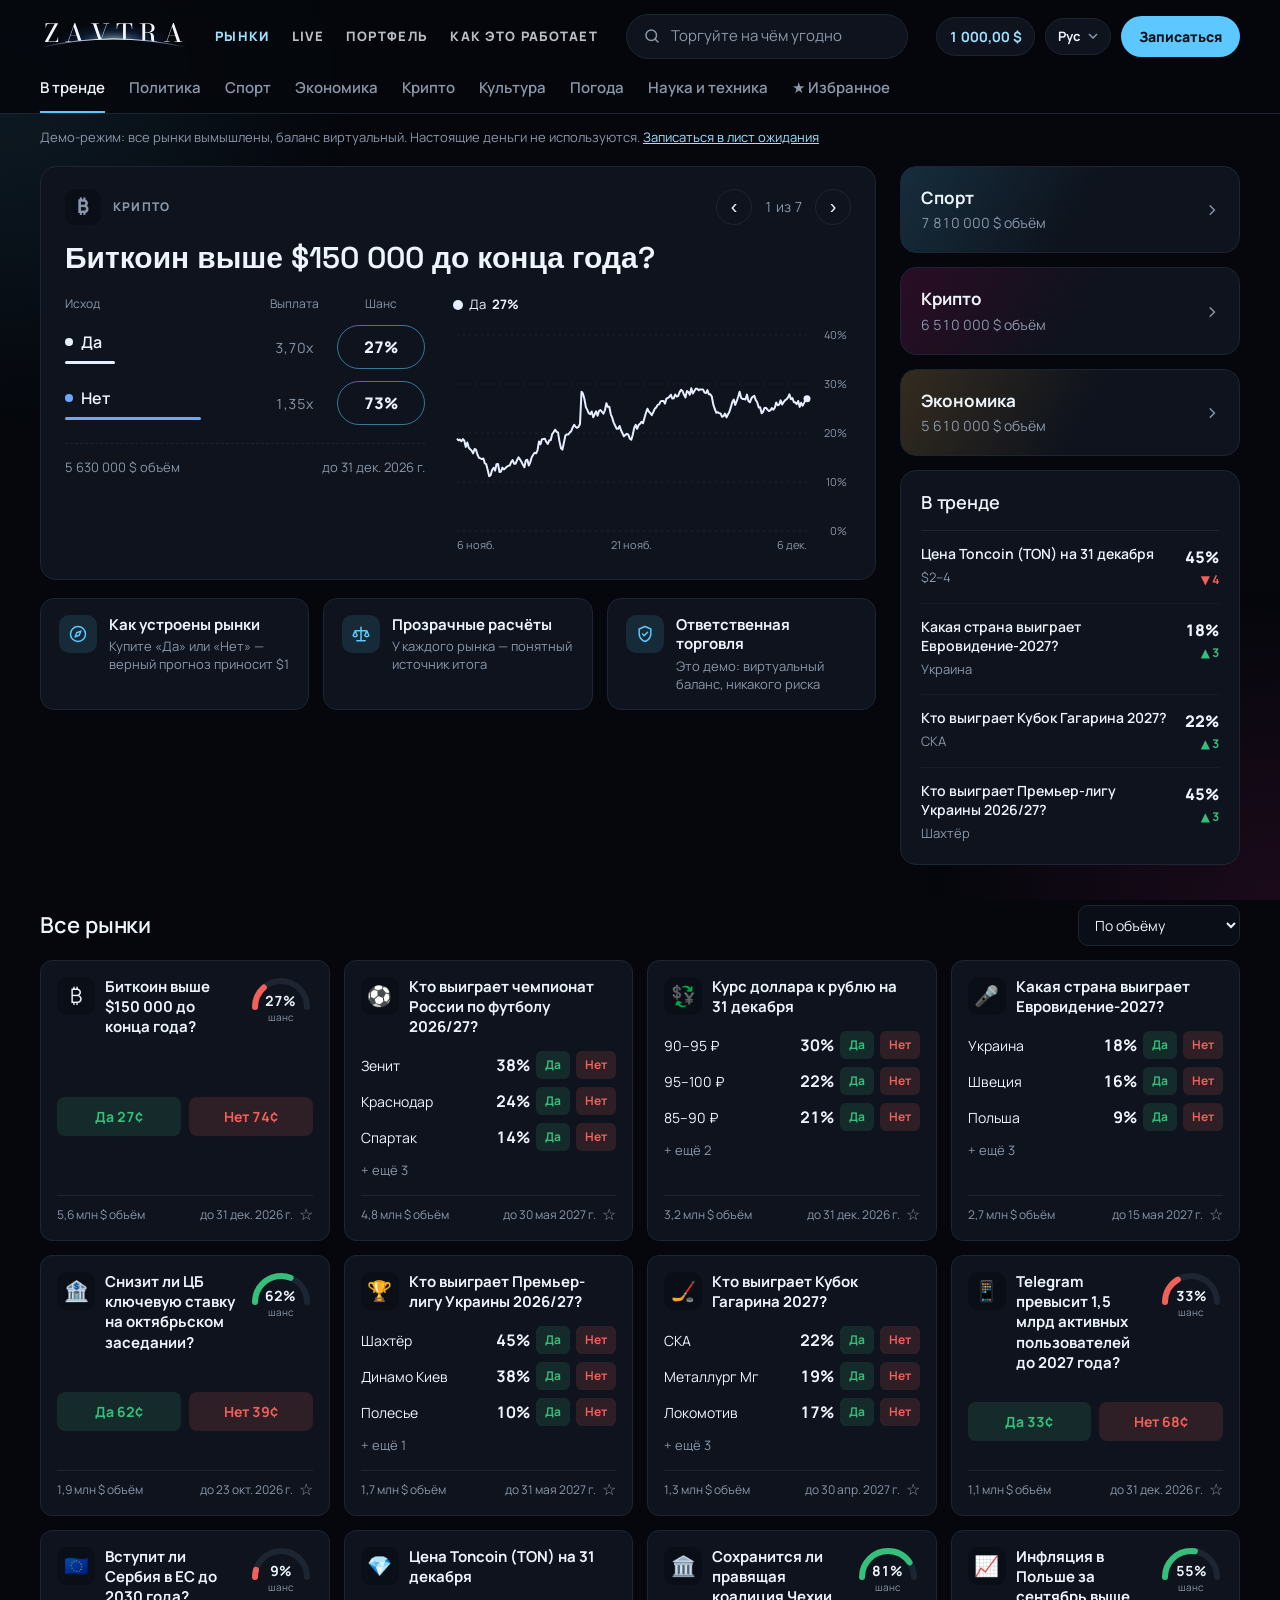
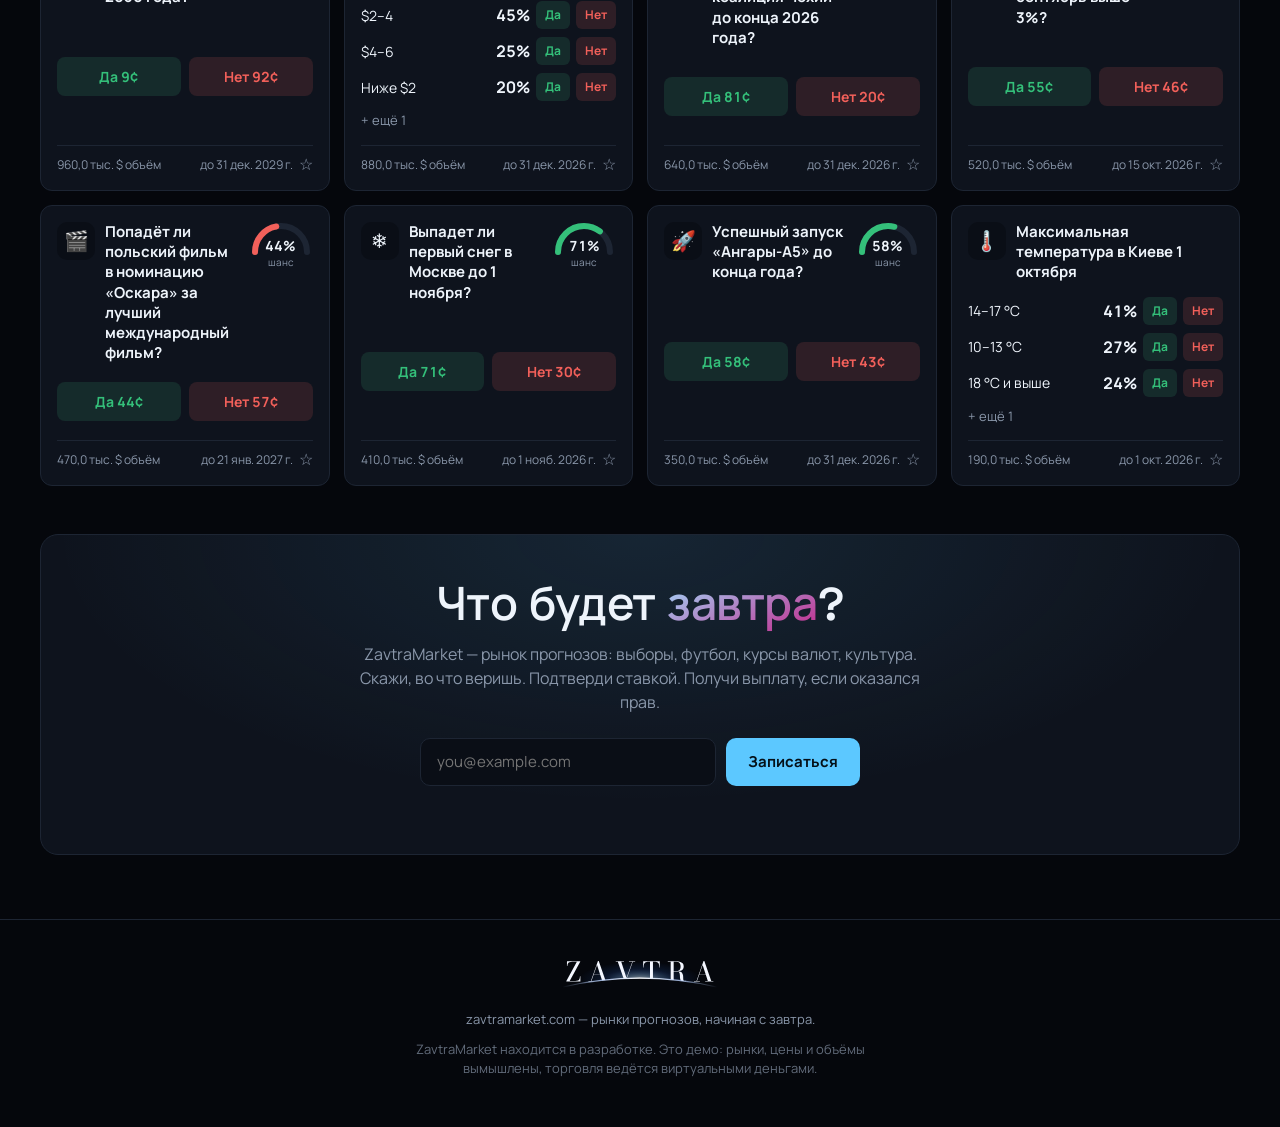
==== commit 8892ad27: "Fix the missing ZAVTRA logo; version asset URLs A browser that reused its cached pre-deploy style.cs" ====
--- a/index.html
+++ b/index.html
@@ -9,8 +9,8 @@
 <link rel="preconnect" href="https://fonts.googleapis.com">
 <link rel="preconnect" href="https://fonts.gstatic.com" crossorigin>
 <link href="https://fonts.googleapis.com/css2?family=Manrope:wght@400;500;600;700;800&family=Space+Grotesk:wght@500;600;700&display=swap" rel="stylesheet">
-<link rel="stylesheet" href="style.css">
-<link rel="stylesheet" href="app.css">
+<link rel="stylesheet" href="style.css?v=42685ab2">
+<link rel="stylesheet" href="app.css?v=dad25523">
 </head>
 <body>
 
@@ -18,7 +18,7 @@
 
 <header class="topbar">
   <div class="topbar-row">
-    <a class="brand" href="#/" aria-label="ZavtraMarket"><svg class="brand-logo" viewBox="-4 0 117.78 22.40" role="img" aria-label="Zavtra"><defs><radialGradient id="lhg" gradientUnits="userSpaceOnUse" cx="54.89" cy="14.80" r="46.11" gradientTransform="translate(54.89 14.80) scale(1 .3) translate(-54.89 -14.80)"><stop offset="0" stop-color="#fff" stop-opacity=".6"/><stop offset=".25" stop-color="#9fd0ff" stop-opacity=".38"/><stop offset=".6" stop-color="#2f6fe0" stop-opacity=".14"/><stop offset="1" stop-color="#2f6fe0" stop-opacity="0"/></radialGradient><linearGradient id="lhr" gradientUnits="userSpaceOnUse" x1="-3" x2="112.78"><stop offset="0" stop-color="#bcd4ff" stop-opacity="0"/><stop offset=".25" stop-color="#bcd4ff" stop-opacity=".8"/><stop offset=".5" stop-color="#fff"/><stop offset=".75" stop-color="#bcd4ff" stop-opacity=".8"/><stop offset="1" stop-color="#bcd4ff" stop-opacity="0"/></linearGradient><clipPath id="lhs"><path d="M-10 -10H119.78V20.20L112.78 20.20Q54.89 7.00 -3 20.20L-10 20.20Z"/></clipPath></defs><rect x="-4" y="0" width="117.78" height="21.20" fill="url(#lhg)" clip-path="url(#lhs)"/><g fill="#f4f7ff" clip-path="url(#lhs)"><path transform="translate(-0.40 16.00) scale(0.01000 -0.01000)" d="M40 0V32L824 1468H475Q339 1468 262.5 1433.5Q186 1399 154.0 1329.0Q122 1259 117 1152H85V1500H1074V1468L289 32H699Q836 32 911.5 68.0Q987 104 1019.0 182.5Q1051 261 1056 388H1089V0Z"/><path transform="translate(15.96 16.00) scale(0.01000 -0.01000)" d="M420 472V504H1054V472ZM823 1529 1342 32H1495V0H885V32H1084L695 1235L275 32H493V0H53V32H238L764 1529Z"/><path transform="translate(36.39 16.00) scale(0.01000 -0.01000)" d="M1498 1500V1468H1323L786 -29H722L202 1468H52V1500H671V1468H461L854 255L1286 1468H1040V1500Z"/><path transform="translate(56.84 16.00) scale(0.01000 -0.01000)" d="M342 0V32H562V1468H383Q297 1468 241.0 1437.5Q185 1407 152.0 1350.0Q119 1293 104.0 1215.0Q89 1137 86 1042H53V1500H1294V1042H1262Q1259 1137 1244.0 1215.0Q1229 1293 1195.5 1350.0Q1162 1407 1106.0 1437.5Q1050 1468 964 1468H785V32H1005V0Z"/><path transform="translate(75.25 16.00) scale(0.01000 -0.01000)" d="M413 758V777H710Q806 777 873.0 816.5Q940 856 974.0 932.5Q1008 1009 1008 1121Q1008 1233 974.0 1310.5Q940 1388 873.0 1428.0Q806 1468 710 1468H53V1500H724Q879 1500 995.5 1459.5Q1112 1419 1176.5 1335.0Q1241 1251 1241 1121Q1241 991 1180.5 911.0Q1120 831 1004.5 794.5Q889 758 724 758ZM53 0V32H706V0ZM267 17V1479H491V17ZM1214 -11Q1123 -11 1072.0 20.5Q1021 52 997.5 106.5Q974 161 967.5 228.0Q961 295 960.0 367.0Q959 439 952.5 506.5Q946 574 922.5 628.0Q899 682 847.0 714.0Q795 746 703 746H413V763H777Q919 763 1003.0 723.5Q1087 684 1129.0 618.0Q1171 552 1185.5 474.0Q1200 396 1201.0 318.0Q1202 240 1205.0 174.0Q1208 108 1226.5 68.5Q1245 29 1296 29Q1328 29 1353.5 35.5Q1379 42 1400 52L1411 22Q1387 9 1335.0 -1.0Q1283 -11 1214 -11Z"/><path transform="translate(94.83 16.00) scale(0.01000 -0.01000)" d="M420 472V504H1054V472ZM823 1529 1342 32H1495V0H885V32H1084L695 1235L275 32H493V0H53V32H238L764 1529Z"/></g><path d="M-3 20.20Q54.89 7.00 112.78 20.20" fill="none" stroke="url(#lhr)" stroke-width=".9" stroke-linecap="round"/></svg></a>
+    <a class="brand" href="#/" aria-label="ZavtraMarket"><svg class="brand-logo" viewBox="-4 0 117.78 22.40" width="147.2" height="28" role="img" aria-label="Zavtra"><defs><radialGradient id="lhg" gradientUnits="userSpaceOnUse" cx="54.89" cy="14.80" r="46.11" gradientTransform="translate(54.89 14.80) scale(1 .3) translate(-54.89 -14.80)"><stop offset="0" stop-color="#fff" stop-opacity=".6"/><stop offset=".25" stop-color="#9fd0ff" stop-opacity=".38"/><stop offset=".6" stop-color="#2f6fe0" stop-opacity=".14"/><stop offset="1" stop-color="#2f6fe0" stop-opacity="0"/></radialGradient><linearGradient id="lhr" gradientUnits="userSpaceOnUse" x1="-3" x2="112.78"><stop offset="0" stop-color="#bcd4ff" stop-opacity="0"/><stop offset=".25" stop-color="#bcd4ff" stop-opacity=".8"/><stop offset=".5" stop-color="#fff"/><stop offset=".75" stop-color="#bcd4ff" stop-opacity=".8"/><stop offset="1" stop-color="#bcd4ff" stop-opacity="0"/></linearGradient><clipPath id="lhs"><path d="M-10 -10H119.78V20.20L112.78 20.20Q54.89 7.00 -3 20.20L-10 20.20Z"/></clipPath></defs><rect x="-4" y="0" width="117.78" height="21.20" fill="url(#lhg)" clip-path="url(#lhs)"/><g fill="#f4f7ff" clip-path="url(#lhs)"><path transform="translate(-0.40 16.00) scale(0.01000 -0.01000)" d="M40 0V32L824 1468H475Q339 1468 262.5 1433.5Q186 1399 154.0 1329.0Q122 1259 117 1152H85V1500H1074V1468L289 32H699Q836 32 911.5 68.0Q987 104 1019.0 182.5Q1051 261 1056 388H1089V0Z"/><path transform="translate(15.96 16.00) scale(0.01000 -0.01000)" d="M420 472V504H1054V472ZM823 1529 1342 32H1495V0H885V32H1084L695 1235L275 32H493V0H53V32H238L764 1529Z"/><path transform="translate(36.39 16.00) scale(0.01000 -0.01000)" d="M1498 1500V1468H1323L786 -29H722L202 1468H52V1500H671V1468H461L854 255L1286 1468H1040V1500Z"/><path transform="translate(56.84 16.00) scale(0.01000 -0.01000)" d="M342 0V32H562V1468H383Q297 1468 241.0 1437.5Q185 1407 152.0 1350.0Q119 1293 104.0 1215.0Q89 1137 86 1042H53V1500H1294V1042H1262Q1259 1137 1244.0 1215.0Q1229 1293 1195.5 1350.0Q1162 1407 1106.0 1437.5Q1050 1468 964 1468H785V32H1005V0Z"/><path transform="translate(75.25 16.00) scale(0.01000 -0.01000)" d="M413 758V777H710Q806 777 873.0 816.5Q940 856 974.0 932.5Q1008 1009 1008 1121Q1008 1233 974.0 1310.5Q940 1388 873.0 1428.0Q806 1468 710 1468H53V1500H724Q879 1500 995.5 1459.5Q1112 1419 1176.5 1335.0Q1241 1251 1241 1121Q1241 991 1180.5 911.0Q1120 831 1004.5 794.5Q889 758 724 758ZM53 0V32H706V0ZM267 17V1479H491V17ZM1214 -11Q1123 -11 1072.0 20.5Q1021 52 997.5 106.5Q974 161 967.5 228.0Q961 295 960.0 367.0Q959 439 952.5 506.5Q946 574 922.5 628.0Q899 682 847.0 714.0Q795 746 703 746H413V763H777Q919 763 1003.0 723.5Q1087 684 1129.0 618.0Q1171 552 1185.5 474.0Q1200 396 1201.0 318.0Q1202 240 1205.0 174.0Q1208 108 1226.5 68.5Q1245 29 1296 29Q1328 29 1353.5 35.5Q1379 42 1400 52L1411 22Q1387 9 1335.0 -1.0Q1283 -11 1214 -11Z"/><path transform="translate(94.83 16.00) scale(0.01000 -0.01000)" d="M420 472V504H1054V472ZM823 1529 1342 32H1495V0H885V32H1084L695 1235L275 32H493V0H53V32H238L764 1529Z"/></g><path d="M-3 20.20Q54.89 7.00 112.78 20.20" fill="none" stroke="url(#lhr)" stroke-width=".9" stroke-linecap="round"/></svg></a>
     <nav class="app-nav" id="app-nav">
       <a class="nav-link" data-view="list" href="#/" data-s="navMarkets">Рынки</a>
       <a class="nav-link" data-view="live" href="#/live"><span data-s="navLive">Live</span> <span class="live-count" id="live-count"></span></a>
@@ -45,7 +45,7 @@
 <main id="app" class="app-main"></main>
 
 <footer class="site-footer">
-  <a class="brand footer-brand" href="#/" aria-label="ZavtraMarket"><svg class="brand-logo" viewBox="-4 0 117.78 22.40" role="img" aria-label="Zavtra"><defs><radialGradient id="lfg" gradientUnits="userSpaceOnUse" cx="54.89" cy="14.80" r="46.11" gradientTransform="translate(54.89 14.80) scale(1 .3) translate(-54.89 -14.80)"><stop offset="0" stop-color="#fff" stop-opacity=".6"/><stop offset=".25" stop-color="#9fd0ff" stop-opacity=".38"/><stop offset=".6" stop-color="#2f6fe0" stop-opacity=".14"/><stop offset="1" stop-color="#2f6fe0" stop-opacity="0"/></radialGradient><linearGradient id="lfr" gradientUnits="userSpaceOnUse" x1="-3" x2="112.78"><stop offset="0" stop-color="#bcd4ff" stop-opacity="0"/><stop offset=".25" stop-color="#bcd4ff" stop-opacity=".8"/><stop offset=".5" stop-color="#fff"/><stop offset=".75" stop-color="#bcd4ff" stop-opacity=".8"/><stop offset="1" stop-color="#bcd4ff" stop-opacity="0"/></linearGradient><clipPath id="lfs"><path d="M-10 -10H119.78V20.20L112.78 20.20Q54.89 7.00 -3 20.20L-10 20.20Z"/></clipPath></defs><rect x="-4" y="0" width="117.78" height="21.20" fill="url(#lfg)" clip-path="url(#lfs)"/><g fill="#f4f7ff" clip-path="url(#lfs)"><path transform="translate(-0.40 16.00) scale(0.01000 -0.01000)" d="M40 0V32L824 1468H475Q339 1468 262.5 1433.5Q186 1399 154.0 1329.0Q122 1259 117 1152H85V1500H1074V1468L289 32H699Q836 32 911.5 68.0Q987 104 1019.0 182.5Q1051 261 1056 388H1089V0Z"/><path transform="translate(15.96 16.00) scale(0.01000 -0.01000)" d="M420 472V504H1054V472ZM823 1529 1342 32H1495V0H885V32H1084L695 1235L275 32H493V0H53V32H238L764 1529Z"/><path transform="translate(36.39 16.00) scale(0.01000 -0.01000)" d="M1498 1500V1468H1323L786 -29H722L202 1468H52V1500H671V1468H461L854 255L1286 1468H1040V1500Z"/><path transform="translate(56.84 16.00) scale(0.01000 -0.01000)" d="M342 0V32H562V1468H383Q297 1468 241.0 1437.5Q185 1407 152.0 1350.0Q119 1293 104.0 1215.0Q89 1137 86 1042H53V1500H1294V1042H1262Q1259 1137 1244.0 1215.0Q1229 1293 1195.5 1350.0Q1162 1407 1106.0 1437.5Q1050 1468 964 1468H785V32H1005V0Z"/><path transform="translate(75.25 16.00) scale(0.01000 -0.01000)" d="M413 758V777H710Q806 777 873.0 816.5Q940 856 974.0 932.5Q1008 1009 1008 1121Q1008 1233 974.0 1310.5Q940 1388 873.0 1428.0Q806 1468 710 1468H53V1500H724Q879 1500 995.5 1459.5Q1112 1419 1176.5 1335.0Q1241 1251 1241 1121Q1241 991 1180.5 911.0Q1120 831 1004.5 794.5Q889 758 724 758ZM53 0V32H706V0ZM267 17V1479H491V17ZM1214 -11Q1123 -11 1072.0 20.5Q1021 52 997.5 106.5Q974 161 967.5 228.0Q961 295 960.0 367.0Q959 439 952.5 506.5Q946 574 922.5 628.0Q899 682 847.0 714.0Q795 746 703 746H413V763H777Q919 763 1003.0 723.5Q1087 684 1129.0 618.0Q1171 552 1185.5 474.0Q1200 396 1201.0 318.0Q1202 240 1205.0 174.0Q1208 108 1226.5 68.5Q1245 29 1296 29Q1328 29 1353.5 35.5Q1379 42 1400 52L1411 22Q1387 9 1335.0 -1.0Q1283 -11 1214 -11Z"/><path transform="translate(94.83 16.00) scale(0.01000 -0.01000)" d="M420 472V504H1054V472ZM823 1529 1342 32H1495V0H885V32H1084L695 1235L275 32H493V0H53V32H238L764 1529Z"/></g><path d="M-3 20.20Q54.89 7.00 112.78 20.20" fill="none" stroke="url(#lfr)" stroke-width=".9" stroke-linecap="round"/></svg></a>
+  <a class="brand footer-brand" href="#/" aria-label="ZavtraMarket"><svg class="brand-logo" viewBox="-4 0 117.78 22.40" width="157.7" height="30" role="img" aria-label="Zavtra"><defs><radialGradient id="lfg" gradientUnits="userSpaceOnUse" cx="54.89" cy="14.80" r="46.11" gradientTransform="translate(54.89 14.80) scale(1 .3) translate(-54.89 -14.80)"><stop offset="0" stop-color="#fff" stop-opacity=".6"/><stop offset=".25" stop-color="#9fd0ff" stop-opacity=".38"/><stop offset=".6" stop-color="#2f6fe0" stop-opacity=".14"/><stop offset="1" stop-color="#2f6fe0" stop-opacity="0"/></radialGradient><linearGradient id="lfr" gradientUnits="userSpaceOnUse" x1="-3" x2="112.78"><stop offset="0" stop-color="#bcd4ff" stop-opacity="0"/><stop offset=".25" stop-color="#bcd4ff" stop-opacity=".8"/><stop offset=".5" stop-color="#fff"/><stop offset=".75" stop-color="#bcd4ff" stop-opacity=".8"/><stop offset="1" stop-color="#bcd4ff" stop-opacity="0"/></linearGradient><clipPath id="lfs"><path d="M-10 -10H119.78V20.20L112.78 20.20Q54.89 7.00 -3 20.20L-10 20.20Z"/></clipPath></defs><rect x="-4" y="0" width="117.78" height="21.20" fill="url(#lfg)" clip-path="url(#lfs)"/><g fill="#f4f7ff" clip-path="url(#lfs)"><path transform="translate(-0.40 16.00) scale(0.01000 -0.01000)" d="M40 0V32L824 1468H475Q339 1468 262.5 1433.5Q186 1399 154.0 1329.0Q122 1259 117 1152H85V1500H1074V1468L289 32H699Q836 32 911.5 68.0Q987 104 1019.0 182.5Q1051 261 1056 388H1089V0Z"/><path transform="translate(15.96 16.00) scale(0.01000 -0.01000)" d="M420 472V504H1054V472ZM823 1529 1342 32H1495V0H885V32H1084L695 1235L275 32H493V0H53V32H238L764 1529Z"/><path transform="translate(36.39 16.00) scale(0.01000 -0.01000)" d="M1498 1500V1468H1323L786 -29H722L202 1468H52V1500H671V1468H461L854 255L1286 1468H1040V1500Z"/><path transform="translate(56.84 16.00) scale(0.01000 -0.01000)" d="M342 0V32H562V1468H383Q297 1468 241.0 1437.5Q185 1407 152.0 1350.0Q119 1293 104.0 1215.0Q89 1137 86 1042H53V1500H1294V1042H1262Q1259 1137 1244.0 1215.0Q1229 1293 1195.5 1350.0Q1162 1407 1106.0 1437.5Q1050 1468 964 1468H785V32H1005V0Z"/><path transform="translate(75.25 16.00) scale(0.01000 -0.01000)" d="M413 758V777H710Q806 777 873.0 816.5Q940 856 974.0 932.5Q1008 1009 1008 1121Q1008 1233 974.0 1310.5Q940 1388 873.0 1428.0Q806 1468 710 1468H53V1500H724Q879 1500 995.5 1459.5Q1112 1419 1176.5 1335.0Q1241 1251 1241 1121Q1241 991 1180.5 911.0Q1120 831 1004.5 794.5Q889 758 724 758ZM53 0V32H706V0ZM267 17V1479H491V17ZM1214 -11Q1123 -11 1072.0 20.5Q1021 52 997.5 106.5Q974 161 967.5 228.0Q961 295 960.0 367.0Q959 439 952.5 506.5Q946 574 922.5 628.0Q899 682 847.0 714.0Q795 746 703 746H413V763H777Q919 763 1003.0 723.5Q1087 684 1129.0 618.0Q1171 552 1185.5 474.0Q1200 396 1201.0 318.0Q1202 240 1205.0 174.0Q1208 108 1226.5 68.5Q1245 29 1296 29Q1328 29 1353.5 35.5Q1379 42 1400 52L1411 22Q1387 9 1335.0 -1.0Q1283 -11 1214 -11Z"/><path transform="translate(94.83 16.00) scale(0.01000 -0.01000)" d="M420 472V504H1054V472ZM823 1529 1342 32H1495V0H885V32H1084L695 1235L275 32H493V0H53V32H238L764 1529Z"/></g><path d="M-3 20.20Q54.89 7.00 112.78 20.20" fill="none" stroke="url(#lfr)" stroke-width=".9" stroke-linecap="round"/></svg></a>
   <p data-s="footerTagline">zavtramarket.com — рынки прогнозов, начиная с завтра.</p>
   <p class="fine-print" data-s="footer">ZavtraMarket находится в разработке. Это демо: рынки, цены и объёмы вымышлены, торговля ведётся виртуальными деньгами.</p>
 </footer>
@@ -59,8 +59,8 @@
 
 <div id="toasts" class="toasts" aria-live="polite"></div>
 
-<script src="strings.js"></script>
-<script src="data.js"></script>
-<script src="app.js"></script>
+<script src="strings.js?v=75bcb7e5"></script>
+<script src="data.js?v=c71944c4"></script>
+<script src="app.js?v=c54baae8"></script>
 </body>
 </html>
--- a/style.css
+++ b/style.css
@@ -72,7 +72,7 @@
 
 /* The logo: ZAVTRA rising behind the Earth's curve (inline SVG). */
 .brand { display: inline-flex; flex: none; text-decoration: none; }
-.brand-logo { display: block; height: 28px; width: auto; }
+.brand-logo { display: block; } /* sized by its width/height attributes */
 
 /* Highlighted words, e.g. "завтра" in the slogan. */
 .logo-text {
@@ -142,7 +142,6 @@
 }
 
 .site-footer .brand { margin-bottom: 14px; }
-.site-footer .brand-logo { height: 30px; }
 .site-footer p { margin-top: 6px; }
 .site-footer .fine-print { max-width: 520px; margin: 10px auto 0; opacity: 0.7; }
 
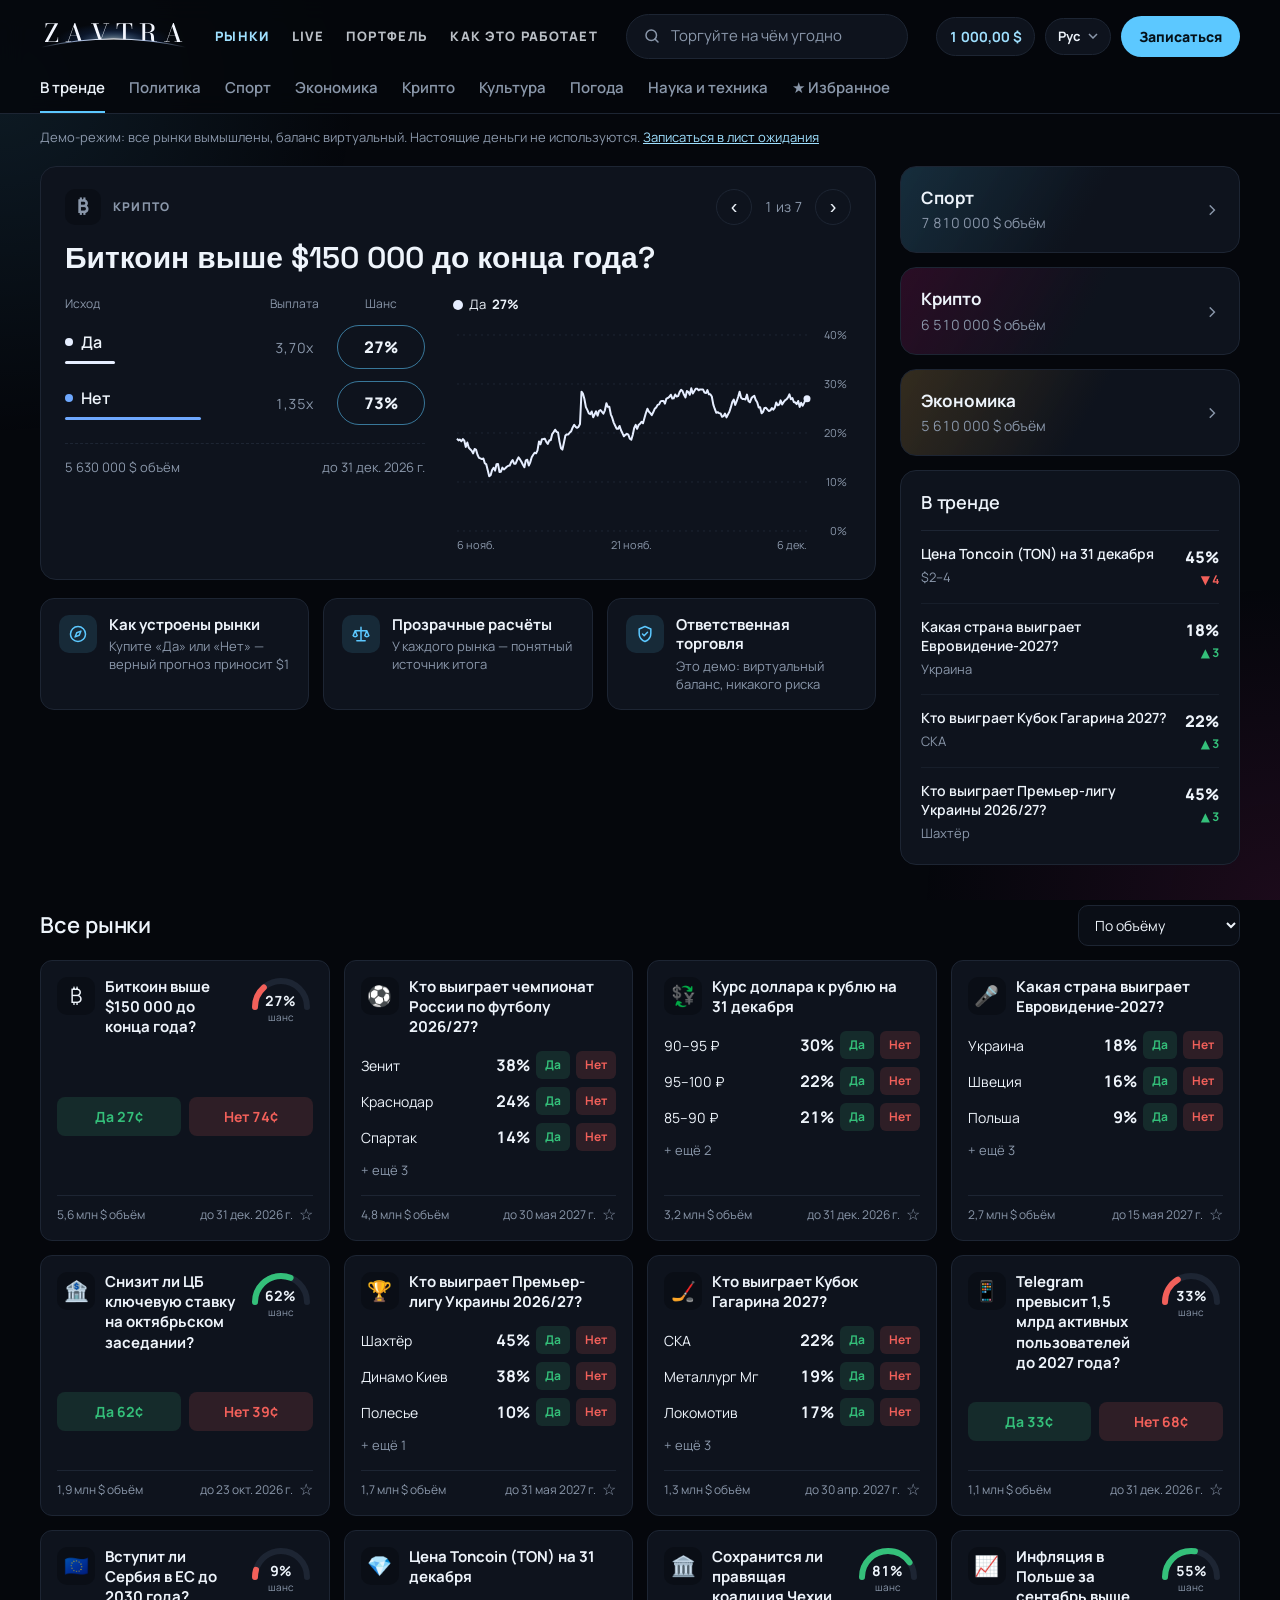
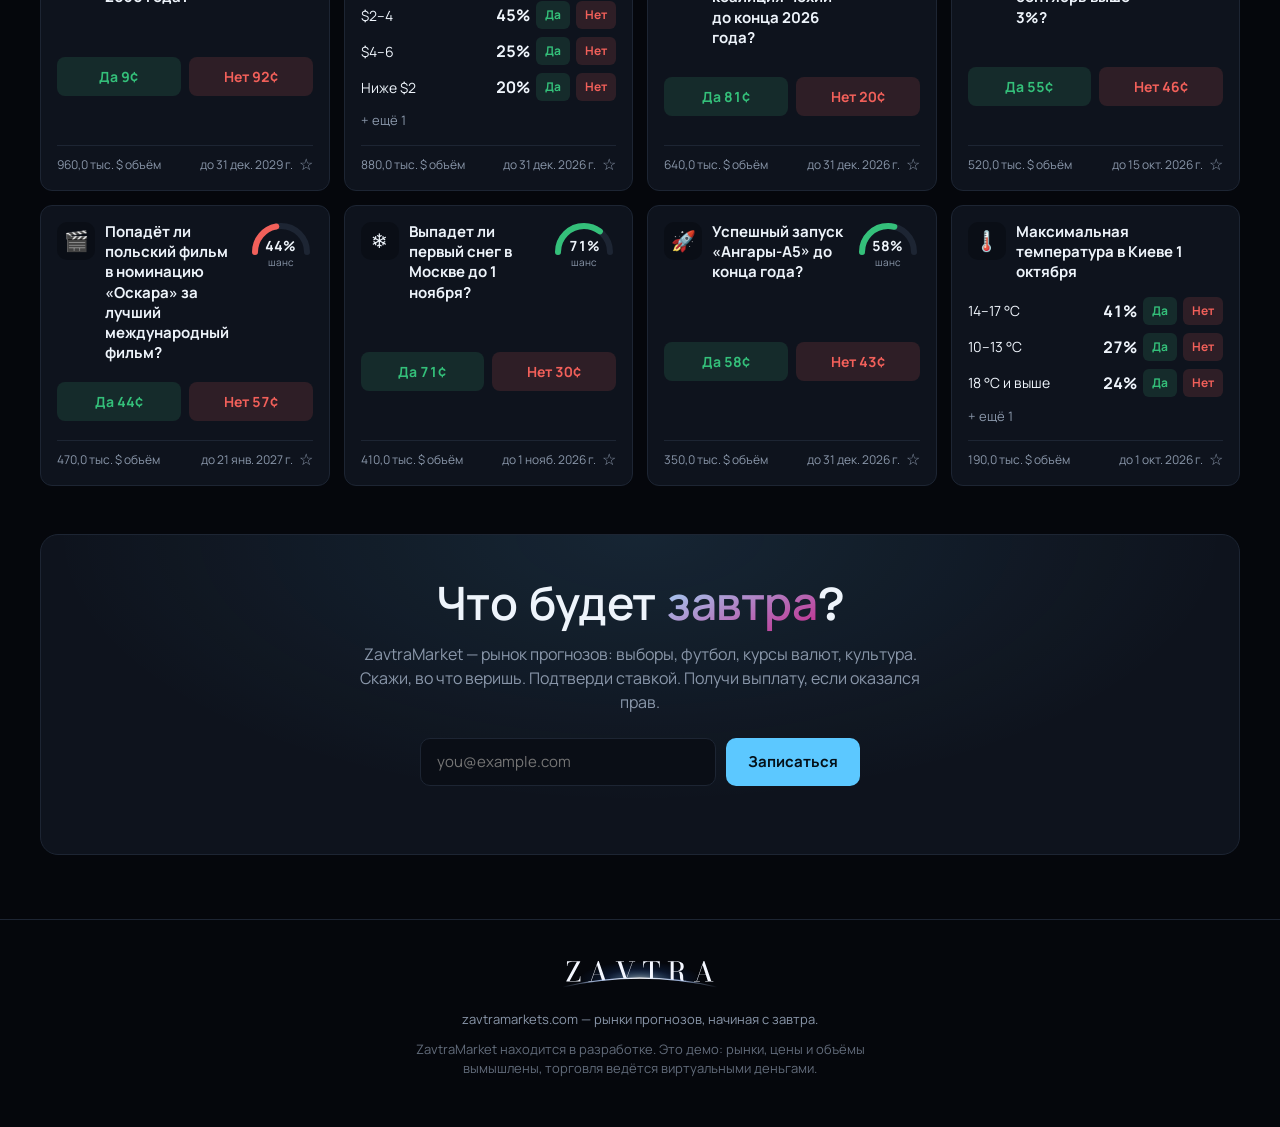
==== commit 2186f733: "Move the site to zavtramarkets.com The repo is now rodion-b/zavtramarkets and the Pages custom domai" ====
--- a/index.html
+++ b/index.html
@@ -46,7 +46,7 @@
 
 <footer class="site-footer">
   <a class="brand footer-brand" href="#/" aria-label="ZavtraMarket"><svg class="brand-logo" viewBox="-4 0 117.78 22.40" width="157.7" height="30" role="img" aria-label="Zavtra"><defs><radialGradient id="lfg" gradientUnits="userSpaceOnUse" cx="54.89" cy="14.80" r="46.11" gradientTransform="translate(54.89 14.80) scale(1 .3) translate(-54.89 -14.80)"><stop offset="0" stop-color="#fff" stop-opacity=".6"/><stop offset=".25" stop-color="#9fd0ff" stop-opacity=".38"/><stop offset=".6" stop-color="#2f6fe0" stop-opacity=".14"/><stop offset="1" stop-color="#2f6fe0" stop-opacity="0"/></radialGradient><linearGradient id="lfr" gradientUnits="userSpaceOnUse" x1="-3" x2="112.78"><stop offset="0" stop-color="#bcd4ff" stop-opacity="0"/><stop offset=".25" stop-color="#bcd4ff" stop-opacity=".8"/><stop offset=".5" stop-color="#fff"/><stop offset=".75" stop-color="#bcd4ff" stop-opacity=".8"/><stop offset="1" stop-color="#bcd4ff" stop-opacity="0"/></linearGradient><clipPath id="lfs"><path d="M-10 -10H119.78V20.20L112.78 20.20Q54.89 7.00 -3 20.20L-10 20.20Z"/></clipPath></defs><rect x="-4" y="0" width="117.78" height="21.20" fill="url(#lfg)" clip-path="url(#lfs)"/><g fill="#f4f7ff" clip-path="url(#lfs)"><path transform="translate(-0.40 16.00) scale(0.01000 -0.01000)" d="M40 0V32L824 1468H475Q339 1468 262.5 1433.5Q186 1399 154.0 1329.0Q122 1259 117 1152H85V1500H1074V1468L289 32H699Q836 32 911.5 68.0Q987 104 1019.0 182.5Q1051 261 1056 388H1089V0Z"/><path transform="translate(15.96 16.00) scale(0.01000 -0.01000)" d="M420 472V504H1054V472ZM823 1529 1342 32H1495V0H885V32H1084L695 1235L275 32H493V0H53V32H238L764 1529Z"/><path transform="translate(36.39 16.00) scale(0.01000 -0.01000)" d="M1498 1500V1468H1323L786 -29H722L202 1468H52V1500H671V1468H461L854 255L1286 1468H1040V1500Z"/><path transform="translate(56.84 16.00) scale(0.01000 -0.01000)" d="M342 0V32H562V1468H383Q297 1468 241.0 1437.5Q185 1407 152.0 1350.0Q119 1293 104.0 1215.0Q89 1137 86 1042H53V1500H1294V1042H1262Q1259 1137 1244.0 1215.0Q1229 1293 1195.5 1350.0Q1162 1407 1106.0 1437.5Q1050 1468 964 1468H785V32H1005V0Z"/><path transform="translate(75.25 16.00) scale(0.01000 -0.01000)" d="M413 758V777H710Q806 777 873.0 816.5Q940 856 974.0 932.5Q1008 1009 1008 1121Q1008 1233 974.0 1310.5Q940 1388 873.0 1428.0Q806 1468 710 1468H53V1500H724Q879 1500 995.5 1459.5Q1112 1419 1176.5 1335.0Q1241 1251 1241 1121Q1241 991 1180.5 911.0Q1120 831 1004.5 794.5Q889 758 724 758ZM53 0V32H706V0ZM267 17V1479H491V17ZM1214 -11Q1123 -11 1072.0 20.5Q1021 52 997.5 106.5Q974 161 967.5 228.0Q961 295 960.0 367.0Q959 439 952.5 506.5Q946 574 922.5 628.0Q899 682 847.0 714.0Q795 746 703 746H413V763H777Q919 763 1003.0 723.5Q1087 684 1129.0 618.0Q1171 552 1185.5 474.0Q1200 396 1201.0 318.0Q1202 240 1205.0 174.0Q1208 108 1226.5 68.5Q1245 29 1296 29Q1328 29 1353.5 35.5Q1379 42 1400 52L1411 22Q1387 9 1335.0 -1.0Q1283 -11 1214 -11Z"/><path transform="translate(94.83 16.00) scale(0.01000 -0.01000)" d="M420 472V504H1054V472ZM823 1529 1342 32H1495V0H885V32H1084L695 1235L275 32H493V0H53V32H238L764 1529Z"/></g><path d="M-3 20.20Q54.89 7.00 112.78 20.20" fill="none" stroke="url(#lfr)" stroke-width=".9" stroke-linecap="round"/></svg></a>
-  <p data-s="footerTagline">zavtramarket.com — рынки прогнозов, начиная с завтра.</p>
+  <p data-s="footerTagline">zavtramarkets.com — рынки прогнозов, начиная с завтра.</p>
   <p class="fine-print" data-s="footer">ZavtraMarket находится в разработке. Это демо: рынки, цены и объёмы вымышлены, торговля ведётся виртуальными деньгами.</p>
 </footer>
 
@@ -59,7 +59,7 @@
 
 <div id="toasts" class="toasts" aria-live="polite"></div>
 
-<script src="strings.js?v=75bcb7e5"></script>
+<script src="strings.js?v=f722b9fc"></script>
 <script src="data.js?v=c71944c4"></script>
 <script src="app.js?v=c54baae8"></script>
 </body>
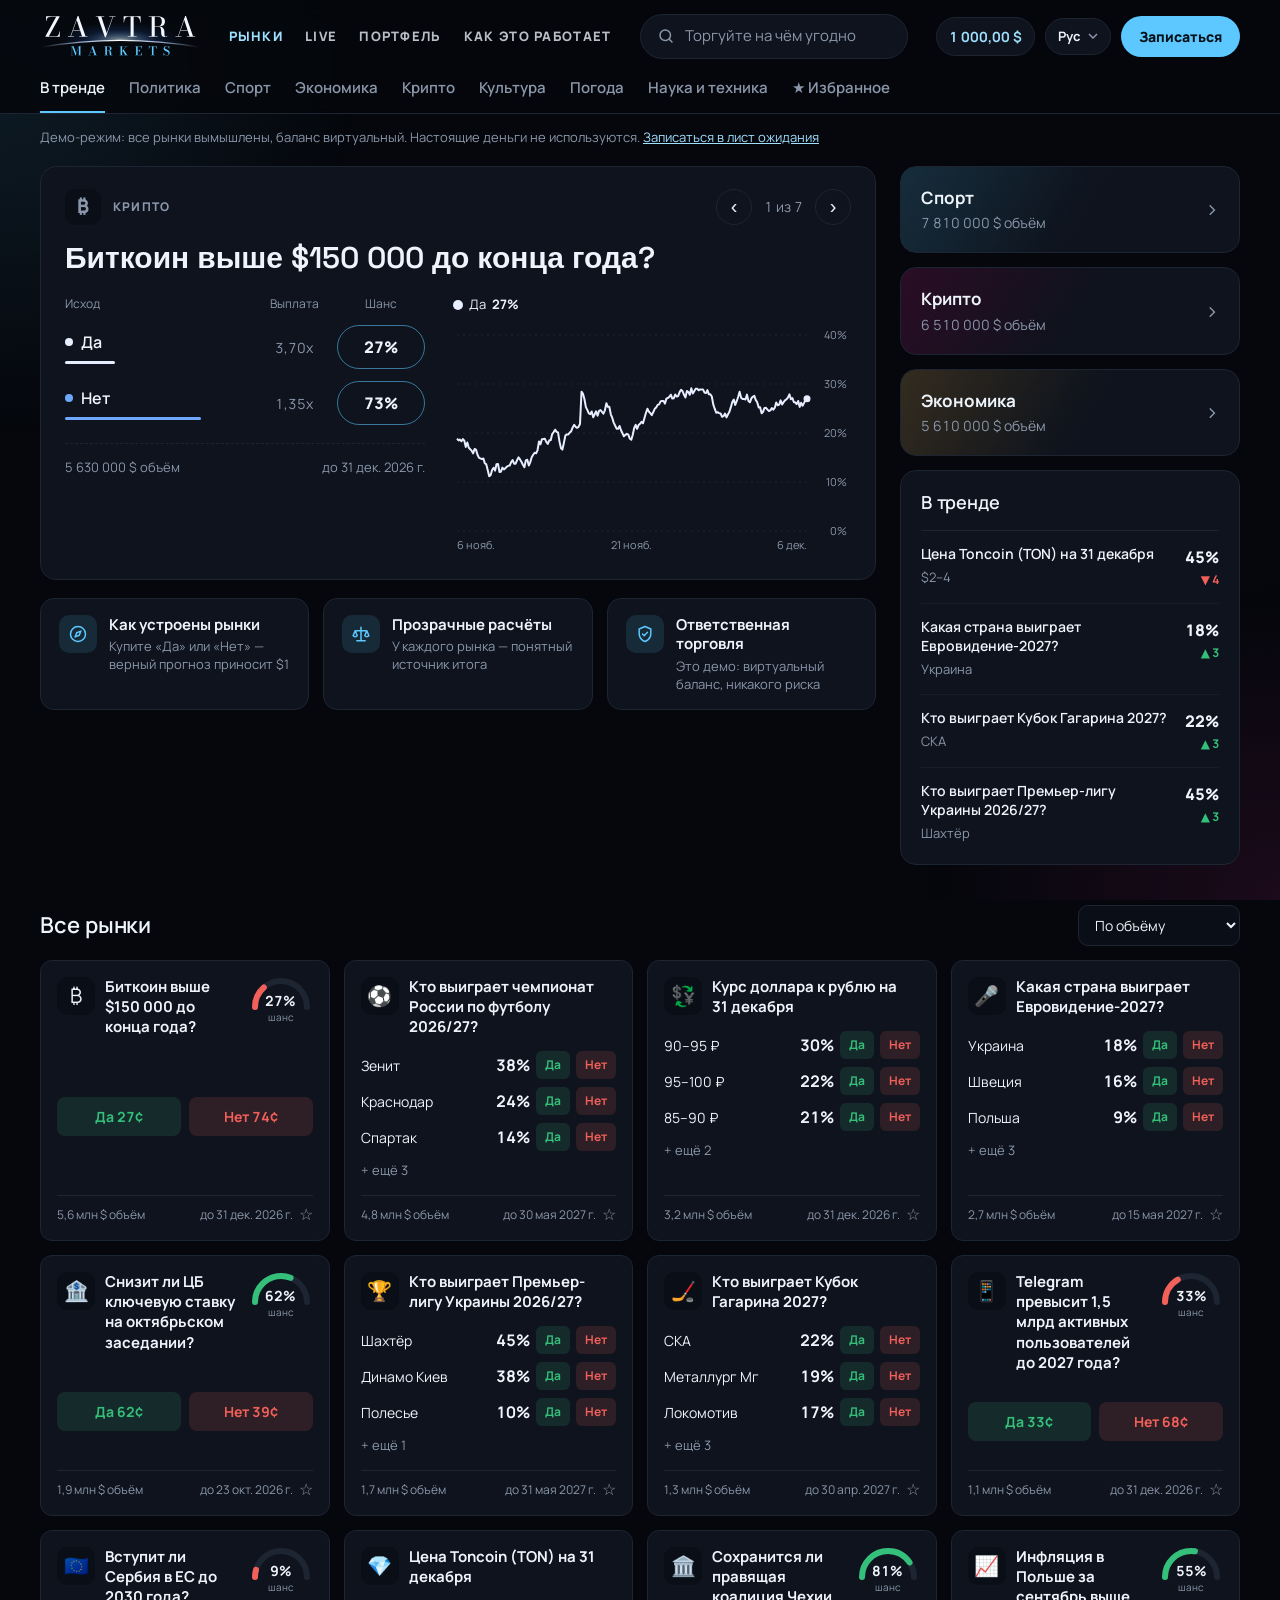
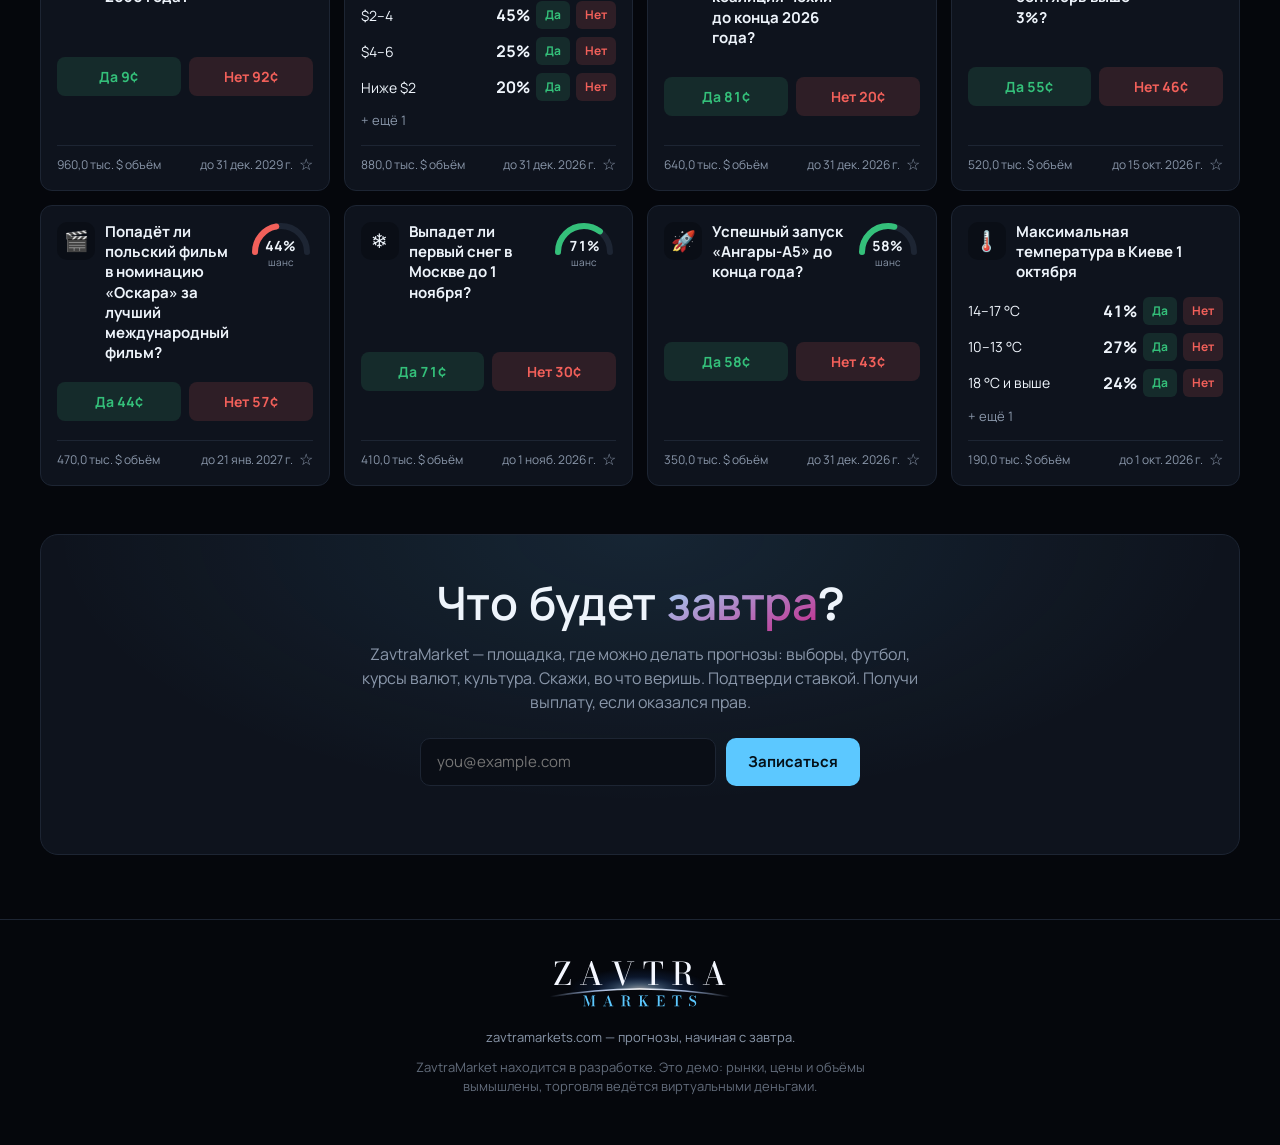
==== commit 0d60a3bb: "Logo lockup with MARKETS; describe the site as a place to make predictions - The logo no longer touc" ====
--- a/index.html
+++ b/index.html
@@ -4,13 +4,13 @@
 <meta charset="UTF-8">
 <meta name="viewport" content="width=device-width, initial-scale=1.0">
 <title>ZavtraMarket — Что будет завтра?</title>
-<meta name="description" content="ZavtraMarket — рынок прогнозов: политика, спорт, экономика, культура. Попробуйте демо и запишитесь в лист ожидания.">
+<meta name="description" content="ZavtraMarket — площадка, где можно делать прогнозы: политика, спорт, экономика, культура. Попробуйте демо и запишитесь в лист ожидания.">
 <link rel="icon" href="data:image/svg+xml,%3Csvg xmlns='http://www.w3.org/2000/svg' viewBox='0 0 24 24'%3E%3Cstyle%3E.l{fill:%230b1020}@media (prefers-color-scheme:dark){.l{fill:%23f4f7ff}}%3C/style%3E%3Cdefs%3E%3CradialGradient id='fg' gradientUnits='userSpaceOnUse' cx='12.0' cy='20.2' r='10.5' gradientTransform='translate(12.0 20.2) scale(1 .6) translate(-12.0 -20.2)'%3E%3Cstop offset='0' stop-color='%23fff'/%3E%3Cstop offset='.2' stop-color='%237fb2ff' stop-opacity='.85'/%3E%3Cstop offset='.55' stop-color='%231f5fd1' stop-opacity='.32'/%3E%3Cstop offset='1' stop-color='%231f5fd1' stop-opacity='0'/%3E%3C/radialGradient%3E%3ClinearGradient id='fr' x1='1' x2='23' gradientUnits='userSpaceOnUse'%3E%3Cstop offset='0' stop-color='%23bcd4ff' stop-opacity='0'/%3E%3Cstop offset='.3' stop-color='%23bcd4ff'/%3E%3Cstop offset='.7' stop-color='%23bcd4ff'/%3E%3Cstop offset='1' stop-color='%23bcd4ff' stop-opacity='0'/%3E%3C/linearGradient%3E%3CclipPath id='fc'%3E%3Cpath d='M0 0H24V23Q12.0 16.8 0 23Z'/%3E%3C/clipPath%3E%3C/defs%3E%3Crect width='24' height='25' fill='url(%23fg)' clip-path='url(%23fc)'/%3E%3Cpath d='M1 23Q12.0 16.8 23 23' fill='none' stroke='url(%23fr)' stroke-width='0.7' stroke-linecap='round'/%3E%3Cpath class='l' transform='translate(6.219 16.6) scale(0.009500 -0.009500)' d='M42 0V72L812 1428H542Q406 1428 330.5 1398.0Q255 1368 218.0 1302.5Q181 1237 161 1130H89V1500H1162V1428L392 72H723Q859 72 934.0 104.0Q1009 136 1045.5 209.5Q1082 283 1102 410H1175V0Z'/%3E%3C/svg%3E">
 <link rel="preconnect" href="https://fonts.googleapis.com">
 <link rel="preconnect" href="https://fonts.gstatic.com" crossorigin>
 <link href="https://fonts.googleapis.com/css2?family=Manrope:wght@400;500;600;700;800&family=Space+Grotesk:wght@500;600;700&display=swap" rel="stylesheet">
-<link rel="stylesheet" href="style.css?v=42685ab2">
-<link rel="stylesheet" href="app.css?v=dad25523">
+<link rel="stylesheet" href="style.css?v=a320ff88">
+<link rel="stylesheet" href="app.css?v=f0f92065">
 </head>
 <body>
 
@@ -18,7 +18,7 @@
 
 <header class="topbar">
   <div class="topbar-row">
-    <a class="brand" href="#/" aria-label="ZavtraMarket"><svg class="brand-logo" viewBox="-4 0 117.78 22.40" width="147.2" height="28" role="img" aria-label="Zavtra"><defs><radialGradient id="lhg" gradientUnits="userSpaceOnUse" cx="54.89" cy="14.80" r="46.11" gradientTransform="translate(54.89 14.80) scale(1 .3) translate(-54.89 -14.80)"><stop offset="0" stop-color="#fff" stop-opacity=".6"/><stop offset=".25" stop-color="#9fd0ff" stop-opacity=".38"/><stop offset=".6" stop-color="#2f6fe0" stop-opacity=".14"/><stop offset="1" stop-color="#2f6fe0" stop-opacity="0"/></radialGradient><linearGradient id="lhr" gradientUnits="userSpaceOnUse" x1="-3" x2="112.78"><stop offset="0" stop-color="#bcd4ff" stop-opacity="0"/><stop offset=".25" stop-color="#bcd4ff" stop-opacity=".8"/><stop offset=".5" stop-color="#fff"/><stop offset=".75" stop-color="#bcd4ff" stop-opacity=".8"/><stop offset="1" stop-color="#bcd4ff" stop-opacity="0"/></linearGradient><clipPath id="lhs"><path d="M-10 -10H119.78V20.20L112.78 20.20Q54.89 7.00 -3 20.20L-10 20.20Z"/></clipPath></defs><rect x="-4" y="0" width="117.78" height="21.20" fill="url(#lhg)" clip-path="url(#lhs)"/><g fill="#f4f7ff" clip-path="url(#lhs)"><path transform="translate(-0.40 16.00) scale(0.01000 -0.01000)" d="M40 0V32L824 1468H475Q339 1468 262.5 1433.5Q186 1399 154.0 1329.0Q122 1259 117 1152H85V1500H1074V1468L289 32H699Q836 32 911.5 68.0Q987 104 1019.0 182.5Q1051 261 1056 388H1089V0Z"/><path transform="translate(15.96 16.00) scale(0.01000 -0.01000)" d="M420 472V504H1054V472ZM823 1529 1342 32H1495V0H885V32H1084L695 1235L275 32H493V0H53V32H238L764 1529Z"/><path transform="translate(36.39 16.00) scale(0.01000 -0.01000)" d="M1498 1500V1468H1323L786 -29H722L202 1468H52V1500H671V1468H461L854 255L1286 1468H1040V1500Z"/><path transform="translate(56.84 16.00) scale(0.01000 -0.01000)" d="M342 0V32H562V1468H383Q297 1468 241.0 1437.5Q185 1407 152.0 1350.0Q119 1293 104.0 1215.0Q89 1137 86 1042H53V1500H1294V1042H1262Q1259 1137 1244.0 1215.0Q1229 1293 1195.5 1350.0Q1162 1407 1106.0 1437.5Q1050 1468 964 1468H785V32H1005V0Z"/><path transform="translate(75.25 16.00) scale(0.01000 -0.01000)" d="M413 758V777H710Q806 777 873.0 816.5Q940 856 974.0 932.5Q1008 1009 1008 1121Q1008 1233 974.0 1310.5Q940 1388 873.0 1428.0Q806 1468 710 1468H53V1500H724Q879 1500 995.5 1459.5Q1112 1419 1176.5 1335.0Q1241 1251 1241 1121Q1241 991 1180.5 911.0Q1120 831 1004.5 794.5Q889 758 724 758ZM53 0V32H706V0ZM267 17V1479H491V17ZM1214 -11Q1123 -11 1072.0 20.5Q1021 52 997.5 106.5Q974 161 967.5 228.0Q961 295 960.0 367.0Q959 439 952.5 506.5Q946 574 922.5 628.0Q899 682 847.0 714.0Q795 746 703 746H413V763H777Q919 763 1003.0 723.5Q1087 684 1129.0 618.0Q1171 552 1185.5 474.0Q1200 396 1201.0 318.0Q1202 240 1205.0 174.0Q1208 108 1226.5 68.5Q1245 29 1296 29Q1328 29 1353.5 35.5Q1379 42 1400 52L1411 22Q1387 9 1335.0 -1.0Q1283 -11 1214 -11Z"/><path transform="translate(94.83 16.00) scale(0.01000 -0.01000)" d="M420 472V504H1054V472ZM823 1529 1342 32H1495V0H885V32H1084L695 1235L275 32H493V0H53V32H238L764 1529Z"/></g><path d="M-3 20.20Q54.89 7.00 112.78 20.20" fill="none" stroke="url(#lhr)" stroke-width=".9" stroke-linecap="round"/></svg></a>
+    <a class="brand" href="#/" aria-label="ZavtraMarket"><svg class="brand-logo" viewBox="-4 0 117.78 30.81" width="160.6" height="42" role="img" aria-label="Zavtra Markets"><defs><radialGradient id="lhg" gradientUnits="userSpaceOnUse" cx="54.89" cy="18.90" r="46.11" gradientTransform="translate(54.89 18.90) scale(1 .3) translate(-54.89 -18.90)"><stop offset="0" stop-color="#fff" stop-opacity=".6"/><stop offset=".25" stop-color="#9fd0ff" stop-opacity=".38"/><stop offset=".6" stop-color="#2f6fe0" stop-opacity=".14"/><stop offset="1" stop-color="#2f6fe0" stop-opacity="0"/></radialGradient><linearGradient id="lhr" gradientUnits="userSpaceOnUse" x1="-3" x2="112.78"><stop offset="0" stop-color="#bcd4ff" stop-opacity="0"/><stop offset=".25" stop-color="#bcd4ff" stop-opacity=".8"/><stop offset=".5" stop-color="#fff"/><stop offset=".75" stop-color="#bcd4ff" stop-opacity=".8"/><stop offset="1" stop-color="#bcd4ff" stop-opacity="0"/></linearGradient><clipPath id="lhs"><path d="M-10 -10H119.78V23.60L112.78 23.60Q54.89 13.60 -3 23.60L-10 23.60Z"/></clipPath></defs><rect x="-4" y="0" width="117.78" height="24.60" fill="url(#lhg)" clip-path="url(#lhs)"/><g fill="#f4f7ff"><path transform="translate(-0.40 16.00) scale(0.01000 -0.01000)" d="M40 0V32L824 1468H475Q339 1468 262.5 1433.5Q186 1399 154.0 1329.0Q122 1259 117 1152H85V1500H1074V1468L289 32H699Q836 32 911.5 68.0Q987 104 1019.0 182.5Q1051 261 1056 388H1089V0Z"/><path transform="translate(15.96 16.00) scale(0.01000 -0.01000)" d="M420 472V504H1054V472ZM823 1529 1342 32H1495V0H885V32H1084L695 1235L275 32H493V0H53V32H238L764 1529Z"/><path transform="translate(36.39 16.00) scale(0.01000 -0.01000)" d="M1498 1500V1468H1323L786 -29H722L202 1468H52V1500H671V1468H461L854 255L1286 1468H1040V1500Z"/><path transform="translate(56.84 16.00) scale(0.01000 -0.01000)" d="M342 0V32H562V1468H383Q297 1468 241.0 1437.5Q185 1407 152.0 1350.0Q119 1293 104.0 1215.0Q89 1137 86 1042H53V1500H1294V1042H1262Q1259 1137 1244.0 1215.0Q1229 1293 1195.5 1350.0Q1162 1407 1106.0 1437.5Q1050 1468 964 1468H785V32H1005V0Z"/><path transform="translate(75.25 16.00) scale(0.01000 -0.01000)" d="M413 758V777H710Q806 777 873.0 816.5Q940 856 974.0 932.5Q1008 1009 1008 1121Q1008 1233 974.0 1310.5Q940 1388 873.0 1428.0Q806 1468 710 1468H53V1500H724Q879 1500 995.5 1459.5Q1112 1419 1176.5 1335.0Q1241 1251 1241 1121Q1241 991 1180.5 911.0Q1120 831 1004.5 794.5Q889 758 724 758ZM53 0V32H706V0ZM267 17V1479H491V17ZM1214 -11Q1123 -11 1072.0 20.5Q1021 52 997.5 106.5Q974 161 967.5 228.0Q961 295 960.0 367.0Q959 439 952.5 506.5Q946 574 922.5 628.0Q899 682 847.0 714.0Q795 746 703 746H413V763H777Q919 763 1003.0 723.5Q1087 684 1129.0 618.0Q1171 552 1185.5 474.0Q1200 396 1201.0 318.0Q1202 240 1205.0 174.0Q1208 108 1226.5 68.5Q1245 29 1296 29Q1328 29 1353.5 35.5Q1379 42 1400 52L1411 22Q1387 9 1335.0 -1.0Q1283 -11 1214 -11Z"/><path transform="translate(94.83 16.00) scale(0.01000 -0.01000)" d="M420 472V504H1054V472ZM823 1529 1342 32H1495V0H885V32H1084L695 1235L275 32H493V0H53V32H238L764 1529Z"/></g><path d="M-3 23.60Q54.89 13.60 112.78 23.60" fill="none" stroke="url(#lhr)" stroke-width=".9" stroke-linecap="round"/><g fill="#5cc8ff"><path transform="translate(18.43 29.61) scale(0.00450 -0.00450)" d="M781 -20 225 1500H489L915 353L1311 1500H1353L829 -20ZM246 1500V39H393V0H62V39H204V1461H52V1500ZM1744 1500V1461H1604V39H1744V0H1182V39H1342V1500Z"/><path transform="translate(31.07 29.61) scale(0.00450 -0.00450)" d="M418 467V506H1046V467ZM855 1529 1371 39H1526V0H881V39H1068L690 1209L281 39H493V0H52V39H235L761 1529Z"/><path transform="translate(42.74 29.61) scale(0.00450 -0.00450)" d="M413 758V781H706Q802 781 868.0 818.0Q934 855 967.5 930.5Q1001 1006 1001 1121Q1001 1236 967.5 1311.5Q934 1387 868.0 1424.0Q802 1461 706 1461H52V1500H736Q896 1500 1017.0 1459.5Q1138 1419 1205.5 1335.0Q1273 1251 1273 1121Q1273 991 1209.5 911.0Q1146 831 1026.0 794.5Q906 758 736 758ZM52 0V39H731V0ZM260 21V1476H522V21ZM1226 -13Q1130 -13 1076.0 19.0Q1022 51 996.5 105.0Q971 159 964.0 226.0Q957 293 956.0 364.5Q955 436 949.0 503.0Q943 570 920.5 624.0Q898 678 846.0 710.0Q794 742 702 742H413V763H814Q955 763 1037.0 723.5Q1119 684 1160.5 619.0Q1202 554 1215.5 477.0Q1229 400 1230.0 323.0Q1231 246 1234.0 181.0Q1237 116 1256.0 76.5Q1275 37 1326 37Q1358 37 1383.0 44.0Q1408 51 1429 61L1442 23Q1418 10 1360.5 -1.5Q1303 -13 1226 -13Z"/><path transform="translate(54.02 29.61) scale(0.00450 -0.00450)" d="M282 434 1114 1461H900V1500H1380V1461H1170L338 434ZM52 0V39H232V1461H52V1500H694V1461H495V39H682V0ZM790 0V39H980L567 769L740 969L1291 39H1470V0Z"/><path transform="translate(65.44 29.61) scale(0.00450 -0.00450)" d="M52 0V39H232V1461H52V1500H1168V1090H1129Q1120 1197 1078.5 1281.0Q1037 1365 959.0 1413.0Q881 1461 764 1461H495V39H744Q881 39 967.0 89.0Q1053 139 1096.5 231.0Q1140 323 1149 450H1188V0ZM807 539Q798 606 765.5 654.5Q733 703 684.5 729.5Q636 756 579 756H445V795H579Q636 795 684.5 819.5Q733 844 765.5 890.5Q798 937 807 1004H846V539Z"/><path transform="translate(75.58 29.61) scale(0.00450 -0.00450)" d="M338 0V39H558V1461H405Q322 1461 265.0 1430.0Q208 1399 172.5 1341.5Q137 1284 118.0 1205.5Q99 1127 92 1032H52V1500H1326V1032H1287Q1281 1127 1261.5 1205.5Q1242 1284 1206.0 1341.5Q1170 1399 1113.5 1430.0Q1057 1461 973 1461H820V39H1040V0Z"/><path transform="translate(86.11 29.61) scale(0.00450 -0.00450)" d="M629 -29Q511 -29 422.5 8.5Q334 46 272 110L138 -20H103V427H142Q165 345 203.5 270.5Q242 196 299.0 137.5Q356 79 434.0 45.0Q512 11 613 11Q713 11 785.5 46.0Q858 81 897.0 145.5Q936 210 936 299Q936 383 892.5 440.0Q849 497 777.5 539.0Q706 581 620.5 617.0Q535 653 449.5 694.0Q364 735 292.5 792.0Q221 849 177.5 931.0Q134 1013 134 1132Q134 1252 194.0 1339.0Q254 1426 352.5 1473.0Q451 1520 567 1520Q660 1520 739.5 1490.5Q819 1461 879 1402L1011 1520H1044V1085H1005Q973 1211 914.0 1299.0Q855 1387 772.0 1432.0Q689 1477 583 1477Q455 1477 387.0 1414.0Q319 1351 319 1248Q319 1173 362.0 1120.5Q405 1068 475.5 1028.0Q546 988 631.0 951.5Q716 915 800.5 871.5Q885 828 955.5 768.5Q1026 709 1069.0 624.0Q1112 539 1112 418Q1112 282 1050.0 181.5Q988 81 879.0 26.0Q770 -29 629 -29Z"/></g></svg></a>
     <nav class="app-nav" id="app-nav">
       <a class="nav-link" data-view="list" href="#/" data-s="navMarkets">Рынки</a>
       <a class="nav-link" data-view="live" href="#/live"><span data-s="navLive">Live</span> <span class="live-count" id="live-count"></span></a>
@@ -45,8 +45,8 @@
 <main id="app" class="app-main"></main>
 
 <footer class="site-footer">
-  <a class="brand footer-brand" href="#/" aria-label="ZavtraMarket"><svg class="brand-logo" viewBox="-4 0 117.78 22.40" width="157.7" height="30" role="img" aria-label="Zavtra"><defs><radialGradient id="lfg" gradientUnits="userSpaceOnUse" cx="54.89" cy="14.80" r="46.11" gradientTransform="translate(54.89 14.80) scale(1 .3) translate(-54.89 -14.80)"><stop offset="0" stop-color="#fff" stop-opacity=".6"/><stop offset=".25" stop-color="#9fd0ff" stop-opacity=".38"/><stop offset=".6" stop-color="#2f6fe0" stop-opacity=".14"/><stop offset="1" stop-color="#2f6fe0" stop-opacity="0"/></radialGradient><linearGradient id="lfr" gradientUnits="userSpaceOnUse" x1="-3" x2="112.78"><stop offset="0" stop-color="#bcd4ff" stop-opacity="0"/><stop offset=".25" stop-color="#bcd4ff" stop-opacity=".8"/><stop offset=".5" stop-color="#fff"/><stop offset=".75" stop-color="#bcd4ff" stop-opacity=".8"/><stop offset="1" stop-color="#bcd4ff" stop-opacity="0"/></linearGradient><clipPath id="lfs"><path d="M-10 -10H119.78V20.20L112.78 20.20Q54.89 7.00 -3 20.20L-10 20.20Z"/></clipPath></defs><rect x="-4" y="0" width="117.78" height="21.20" fill="url(#lfg)" clip-path="url(#lfs)"/><g fill="#f4f7ff" clip-path="url(#lfs)"><path transform="translate(-0.40 16.00) scale(0.01000 -0.01000)" d="M40 0V32L824 1468H475Q339 1468 262.5 1433.5Q186 1399 154.0 1329.0Q122 1259 117 1152H85V1500H1074V1468L289 32H699Q836 32 911.5 68.0Q987 104 1019.0 182.5Q1051 261 1056 388H1089V0Z"/><path transform="translate(15.96 16.00) scale(0.01000 -0.01000)" d="M420 472V504H1054V472ZM823 1529 1342 32H1495V0H885V32H1084L695 1235L275 32H493V0H53V32H238L764 1529Z"/><path transform="translate(36.39 16.00) scale(0.01000 -0.01000)" d="M1498 1500V1468H1323L786 -29H722L202 1468H52V1500H671V1468H461L854 255L1286 1468H1040V1500Z"/><path transform="translate(56.84 16.00) scale(0.01000 -0.01000)" d="M342 0V32H562V1468H383Q297 1468 241.0 1437.5Q185 1407 152.0 1350.0Q119 1293 104.0 1215.0Q89 1137 86 1042H53V1500H1294V1042H1262Q1259 1137 1244.0 1215.0Q1229 1293 1195.5 1350.0Q1162 1407 1106.0 1437.5Q1050 1468 964 1468H785V32H1005V0Z"/><path transform="translate(75.25 16.00) scale(0.01000 -0.01000)" d="M413 758V777H710Q806 777 873.0 816.5Q940 856 974.0 932.5Q1008 1009 1008 1121Q1008 1233 974.0 1310.5Q940 1388 873.0 1428.0Q806 1468 710 1468H53V1500H724Q879 1500 995.5 1459.5Q1112 1419 1176.5 1335.0Q1241 1251 1241 1121Q1241 991 1180.5 911.0Q1120 831 1004.5 794.5Q889 758 724 758ZM53 0V32H706V0ZM267 17V1479H491V17ZM1214 -11Q1123 -11 1072.0 20.5Q1021 52 997.5 106.5Q974 161 967.5 228.0Q961 295 960.0 367.0Q959 439 952.5 506.5Q946 574 922.5 628.0Q899 682 847.0 714.0Q795 746 703 746H413V763H777Q919 763 1003.0 723.5Q1087 684 1129.0 618.0Q1171 552 1185.5 474.0Q1200 396 1201.0 318.0Q1202 240 1205.0 174.0Q1208 108 1226.5 68.5Q1245 29 1296 29Q1328 29 1353.5 35.5Q1379 42 1400 52L1411 22Q1387 9 1335.0 -1.0Q1283 -11 1214 -11Z"/><path transform="translate(94.83 16.00) scale(0.01000 -0.01000)" d="M420 472V504H1054V472ZM823 1529 1342 32H1495V0H885V32H1084L695 1235L275 32H493V0H53V32H238L764 1529Z"/></g><path d="M-3 20.20Q54.89 7.00 112.78 20.20" fill="none" stroke="url(#lfr)" stroke-width=".9" stroke-linecap="round"/></svg></a>
-  <p data-s="footerTagline">zavtramarkets.com — рынки прогнозов, начиная с завтра.</p>
+  <a class="brand footer-brand" href="#/" aria-label="ZavtraMarket"><svg class="brand-logo" viewBox="-4 0 117.78 30.81" width="183.5" height="48" role="img" aria-label="Zavtra Markets"><defs><radialGradient id="lfg" gradientUnits="userSpaceOnUse" cx="54.89" cy="18.90" r="46.11" gradientTransform="translate(54.89 18.90) scale(1 .3) translate(-54.89 -18.90)"><stop offset="0" stop-color="#fff" stop-opacity=".6"/><stop offset=".25" stop-color="#9fd0ff" stop-opacity=".38"/><stop offset=".6" stop-color="#2f6fe0" stop-opacity=".14"/><stop offset="1" stop-color="#2f6fe0" stop-opacity="0"/></radialGradient><linearGradient id="lfr" gradientUnits="userSpaceOnUse" x1="-3" x2="112.78"><stop offset="0" stop-color="#bcd4ff" stop-opacity="0"/><stop offset=".25" stop-color="#bcd4ff" stop-opacity=".8"/><stop offset=".5" stop-color="#fff"/><stop offset=".75" stop-color="#bcd4ff" stop-opacity=".8"/><stop offset="1" stop-color="#bcd4ff" stop-opacity="0"/></linearGradient><clipPath id="lfs"><path d="M-10 -10H119.78V23.60L112.78 23.60Q54.89 13.60 -3 23.60L-10 23.60Z"/></clipPath></defs><rect x="-4" y="0" width="117.78" height="24.60" fill="url(#lfg)" clip-path="url(#lfs)"/><g fill="#f4f7ff"><path transform="translate(-0.40 16.00) scale(0.01000 -0.01000)" d="M40 0V32L824 1468H475Q339 1468 262.5 1433.5Q186 1399 154.0 1329.0Q122 1259 117 1152H85V1500H1074V1468L289 32H699Q836 32 911.5 68.0Q987 104 1019.0 182.5Q1051 261 1056 388H1089V0Z"/><path transform="translate(15.96 16.00) scale(0.01000 -0.01000)" d="M420 472V504H1054V472ZM823 1529 1342 32H1495V0H885V32H1084L695 1235L275 32H493V0H53V32H238L764 1529Z"/><path transform="translate(36.39 16.00) scale(0.01000 -0.01000)" d="M1498 1500V1468H1323L786 -29H722L202 1468H52V1500H671V1468H461L854 255L1286 1468H1040V1500Z"/><path transform="translate(56.84 16.00) scale(0.01000 -0.01000)" d="M342 0V32H562V1468H383Q297 1468 241.0 1437.5Q185 1407 152.0 1350.0Q119 1293 104.0 1215.0Q89 1137 86 1042H53V1500H1294V1042H1262Q1259 1137 1244.0 1215.0Q1229 1293 1195.5 1350.0Q1162 1407 1106.0 1437.5Q1050 1468 964 1468H785V32H1005V0Z"/><path transform="translate(75.25 16.00) scale(0.01000 -0.01000)" d="M413 758V777H710Q806 777 873.0 816.5Q940 856 974.0 932.5Q1008 1009 1008 1121Q1008 1233 974.0 1310.5Q940 1388 873.0 1428.0Q806 1468 710 1468H53V1500H724Q879 1500 995.5 1459.5Q1112 1419 1176.5 1335.0Q1241 1251 1241 1121Q1241 991 1180.5 911.0Q1120 831 1004.5 794.5Q889 758 724 758ZM53 0V32H706V0ZM267 17V1479H491V17ZM1214 -11Q1123 -11 1072.0 20.5Q1021 52 997.5 106.5Q974 161 967.5 228.0Q961 295 960.0 367.0Q959 439 952.5 506.5Q946 574 922.5 628.0Q899 682 847.0 714.0Q795 746 703 746H413V763H777Q919 763 1003.0 723.5Q1087 684 1129.0 618.0Q1171 552 1185.5 474.0Q1200 396 1201.0 318.0Q1202 240 1205.0 174.0Q1208 108 1226.5 68.5Q1245 29 1296 29Q1328 29 1353.5 35.5Q1379 42 1400 52L1411 22Q1387 9 1335.0 -1.0Q1283 -11 1214 -11Z"/><path transform="translate(94.83 16.00) scale(0.01000 -0.01000)" d="M420 472V504H1054V472ZM823 1529 1342 32H1495V0H885V32H1084L695 1235L275 32H493V0H53V32H238L764 1529Z"/></g><path d="M-3 23.60Q54.89 13.60 112.78 23.60" fill="none" stroke="url(#lfr)" stroke-width=".9" stroke-linecap="round"/><g fill="#5cc8ff"><path transform="translate(18.43 29.61) scale(0.00450 -0.00450)" d="M781 -20 225 1500H489L915 353L1311 1500H1353L829 -20ZM246 1500V39H393V0H62V39H204V1461H52V1500ZM1744 1500V1461H1604V39H1744V0H1182V39H1342V1500Z"/><path transform="translate(31.07 29.61) scale(0.00450 -0.00450)" d="M418 467V506H1046V467ZM855 1529 1371 39H1526V0H881V39H1068L690 1209L281 39H493V0H52V39H235L761 1529Z"/><path transform="translate(42.74 29.61) scale(0.00450 -0.00450)" d="M413 758V781H706Q802 781 868.0 818.0Q934 855 967.5 930.5Q1001 1006 1001 1121Q1001 1236 967.5 1311.5Q934 1387 868.0 1424.0Q802 1461 706 1461H52V1500H736Q896 1500 1017.0 1459.5Q1138 1419 1205.5 1335.0Q1273 1251 1273 1121Q1273 991 1209.5 911.0Q1146 831 1026.0 794.5Q906 758 736 758ZM52 0V39H731V0ZM260 21V1476H522V21ZM1226 -13Q1130 -13 1076.0 19.0Q1022 51 996.5 105.0Q971 159 964.0 226.0Q957 293 956.0 364.5Q955 436 949.0 503.0Q943 570 920.5 624.0Q898 678 846.0 710.0Q794 742 702 742H413V763H814Q955 763 1037.0 723.5Q1119 684 1160.5 619.0Q1202 554 1215.5 477.0Q1229 400 1230.0 323.0Q1231 246 1234.0 181.0Q1237 116 1256.0 76.5Q1275 37 1326 37Q1358 37 1383.0 44.0Q1408 51 1429 61L1442 23Q1418 10 1360.5 -1.5Q1303 -13 1226 -13Z"/><path transform="translate(54.02 29.61) scale(0.00450 -0.00450)" d="M282 434 1114 1461H900V1500H1380V1461H1170L338 434ZM52 0V39H232V1461H52V1500H694V1461H495V39H682V0ZM790 0V39H980L567 769L740 969L1291 39H1470V0Z"/><path transform="translate(65.44 29.61) scale(0.00450 -0.00450)" d="M52 0V39H232V1461H52V1500H1168V1090H1129Q1120 1197 1078.5 1281.0Q1037 1365 959.0 1413.0Q881 1461 764 1461H495V39H744Q881 39 967.0 89.0Q1053 139 1096.5 231.0Q1140 323 1149 450H1188V0ZM807 539Q798 606 765.5 654.5Q733 703 684.5 729.5Q636 756 579 756H445V795H579Q636 795 684.5 819.5Q733 844 765.5 890.5Q798 937 807 1004H846V539Z"/><path transform="translate(75.58 29.61) scale(0.00450 -0.00450)" d="M338 0V39H558V1461H405Q322 1461 265.0 1430.0Q208 1399 172.5 1341.5Q137 1284 118.0 1205.5Q99 1127 92 1032H52V1500H1326V1032H1287Q1281 1127 1261.5 1205.5Q1242 1284 1206.0 1341.5Q1170 1399 1113.5 1430.0Q1057 1461 973 1461H820V39H1040V0Z"/><path transform="translate(86.11 29.61) scale(0.00450 -0.00450)" d="M629 -29Q511 -29 422.5 8.5Q334 46 272 110L138 -20H103V427H142Q165 345 203.5 270.5Q242 196 299.0 137.5Q356 79 434.0 45.0Q512 11 613 11Q713 11 785.5 46.0Q858 81 897.0 145.5Q936 210 936 299Q936 383 892.5 440.0Q849 497 777.5 539.0Q706 581 620.5 617.0Q535 653 449.5 694.0Q364 735 292.5 792.0Q221 849 177.5 931.0Q134 1013 134 1132Q134 1252 194.0 1339.0Q254 1426 352.5 1473.0Q451 1520 567 1520Q660 1520 739.5 1490.5Q819 1461 879 1402L1011 1520H1044V1085H1005Q973 1211 914.0 1299.0Q855 1387 772.0 1432.0Q689 1477 583 1477Q455 1477 387.0 1414.0Q319 1351 319 1248Q319 1173 362.0 1120.5Q405 1068 475.5 1028.0Q546 988 631.0 951.5Q716 915 800.5 871.5Q885 828 955.5 768.5Q1026 709 1069.0 624.0Q1112 539 1112 418Q1112 282 1050.0 181.5Q988 81 879.0 26.0Q770 -29 629 -29Z"/></g></svg></a>
+  <p data-s="footerTagline">zavtramarkets.com — прогнозы, начиная с завтра.</p>
   <p class="fine-print" data-s="footer">ZavtraMarket находится в разработке. Это демо: рынки, цены и объёмы вымышлены, торговля ведётся виртуальными деньгами.</p>
 </footer>
 
@@ -59,7 +59,7 @@
 
 <div id="toasts" class="toasts" aria-live="polite"></div>
 
-<script src="strings.js?v=f722b9fc"></script>
+<script src="strings.js?v=5ea58bdc"></script>
 <script src="data.js?v=c71944c4"></script>
 <script src="app.js?v=c54baae8"></script>
 </body>
--- a/style.css
+++ b/style.css
@@ -70,7 +70,7 @@
 
 main, .site-footer, .demo-banner { position: relative; z-index: 1; }
 
-/* The logo: ZAVTRA rising behind the Earth's curve (inline SVG). */
+/* The logo: ZAVTRA rising behind the Earth's curve, MARKETS on the Earth below (inline SVG). */
 .brand { display: inline-flex; flex: none; text-decoration: none; }
 .brand-logo { display: block; } /* sized by its width/height attributes */
 
--- a/app.css
+++ b/app.css
@@ -837,6 +837,7 @@
   /* A three-row header would eat too much of a phone screen if it stayed pinned. */
   .topbar { position: static; }
   .topbar-row { padding: 12px 16px 8px; }
+  .topbar .brand-logo { height: 34px; width: auto; } /* keeps logo + language + sign-up on one row */
   .app-nav { order: 4; flex-basis: 100%; overflow-x: auto; scrollbar-width: none; gap: 18px; }
   .balance-chip { display: none; }
   .cat-bar { padding: 0 16px; }
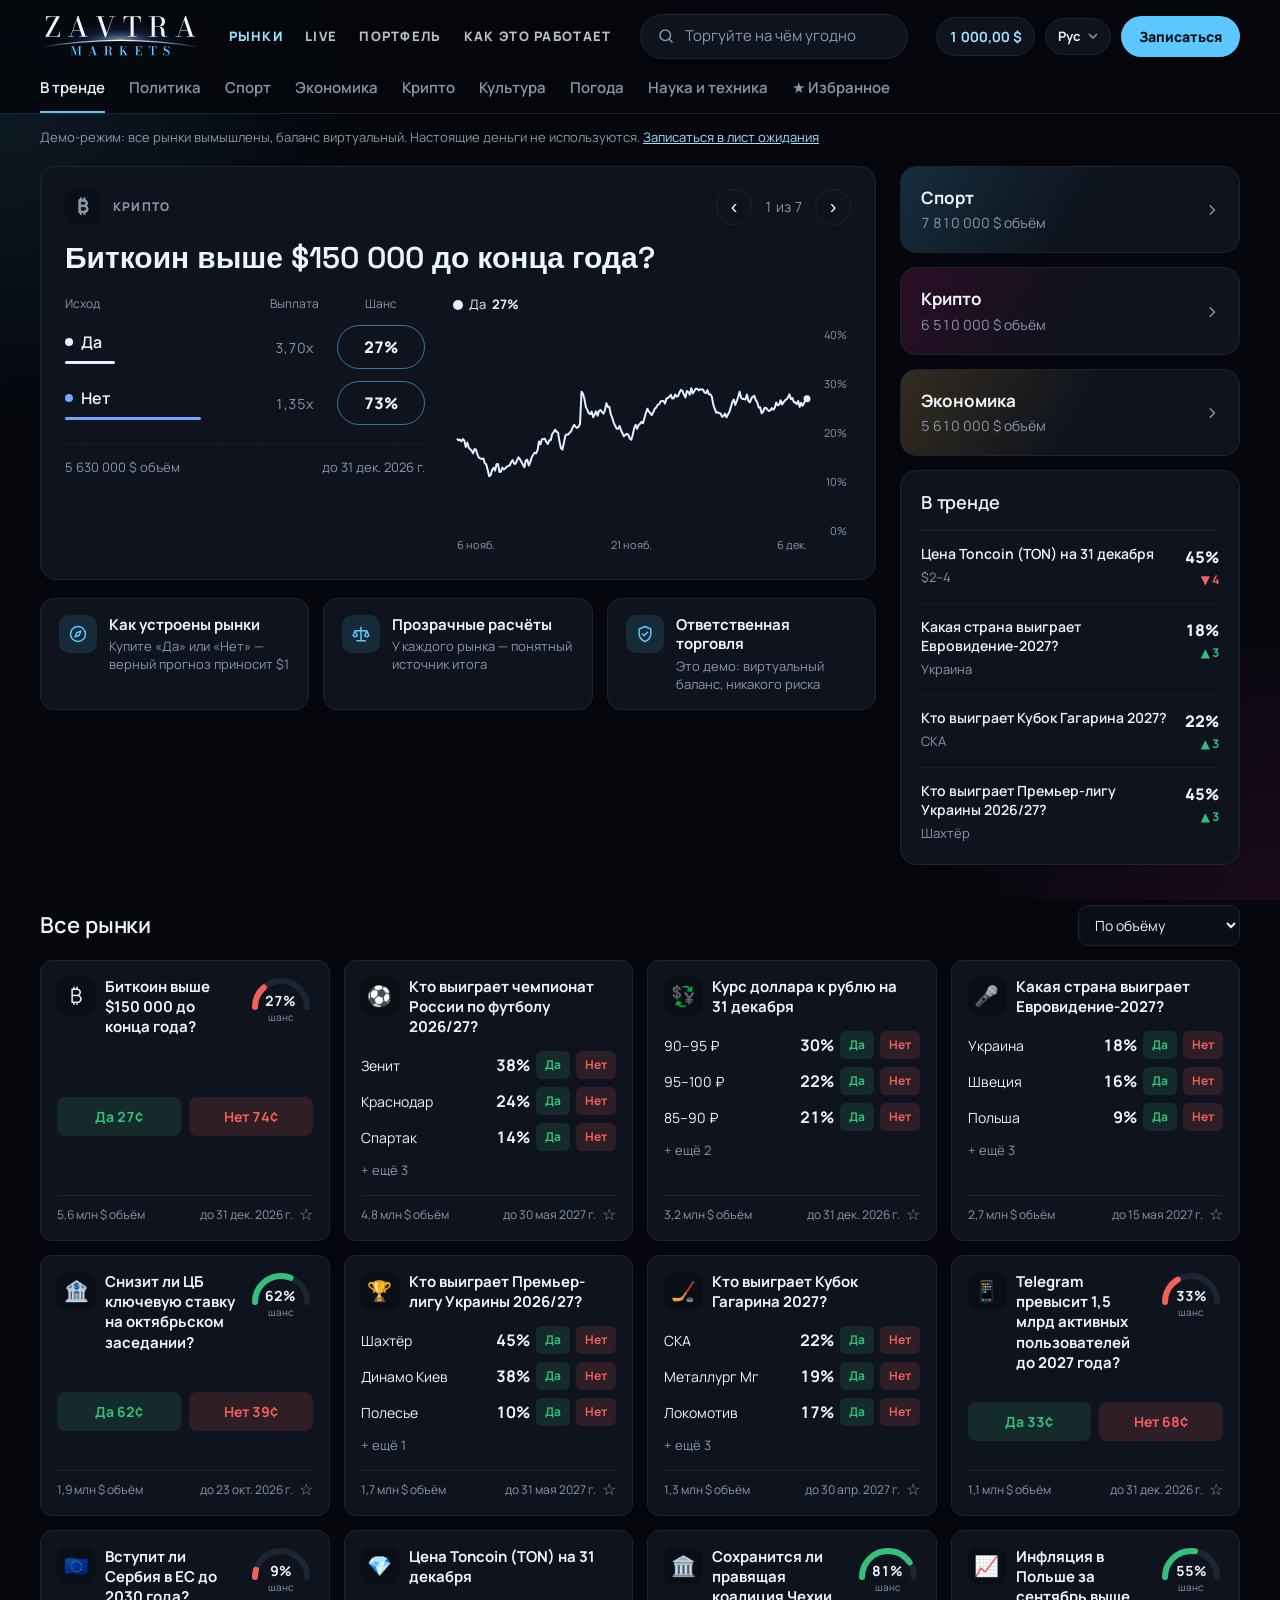
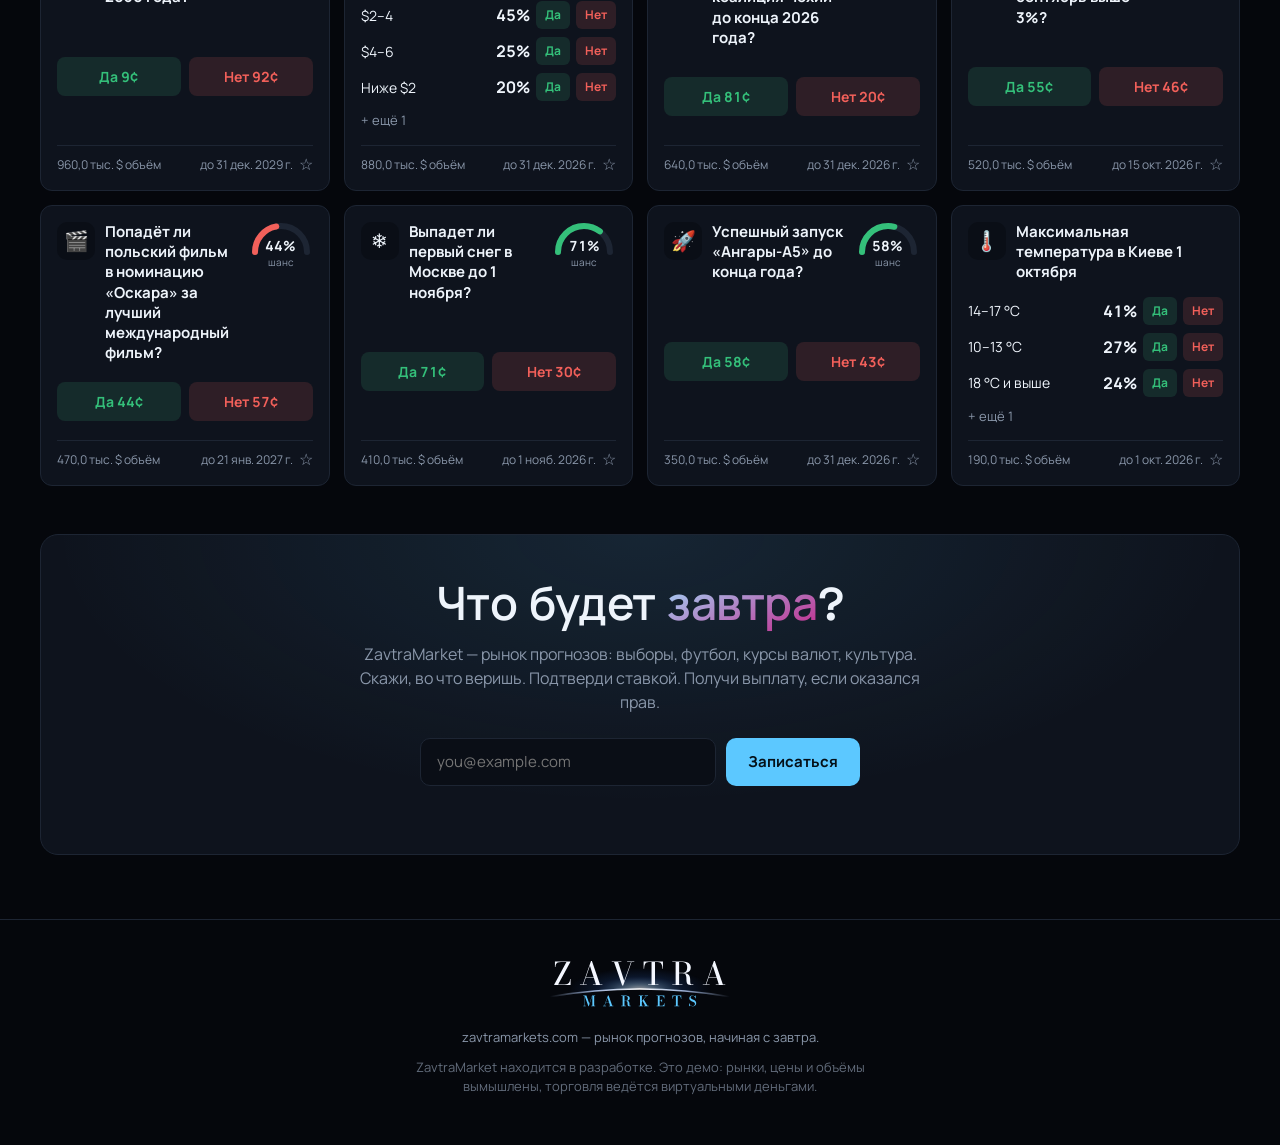
==== commit eb58b6a8: "Describe the site as "рынок прогнозов" The description, footer and meta description now use "рынок п" ====
--- a/index.html
+++ b/index.html
@@ -4,7 +4,7 @@
 <meta charset="UTF-8">
 <meta name="viewport" content="width=device-width, initial-scale=1.0">
 <title>ZavtraMarket — Что будет завтра?</title>
-<meta name="description" content="ZavtraMarket — площадка, где можно делать прогнозы: политика, спорт, экономика, культура. Попробуйте демо и запишитесь в лист ожидания.">
+<meta name="description" content="ZavtraMarket — рынок прогнозов: политика, спорт, экономика, культура. Попробуйте демо и запишитесь в лист ожидания.">
 <link rel="icon" href="data:image/svg+xml,%3Csvg xmlns='http://www.w3.org/2000/svg' viewBox='0 0 24 24'%3E%3Cstyle%3E.l{fill:%230b1020}@media (prefers-color-scheme:dark){.l{fill:%23f4f7ff}}%3C/style%3E%3Cdefs%3E%3CradialGradient id='fg' gradientUnits='userSpaceOnUse' cx='12.0' cy='20.2' r='10.5' gradientTransform='translate(12.0 20.2) scale(1 .6) translate(-12.0 -20.2)'%3E%3Cstop offset='0' stop-color='%23fff'/%3E%3Cstop offset='.2' stop-color='%237fb2ff' stop-opacity='.85'/%3E%3Cstop offset='.55' stop-color='%231f5fd1' stop-opacity='.32'/%3E%3Cstop offset='1' stop-color='%231f5fd1' stop-opacity='0'/%3E%3C/radialGradient%3E%3ClinearGradient id='fr' x1='1' x2='23' gradientUnits='userSpaceOnUse'%3E%3Cstop offset='0' stop-color='%23bcd4ff' stop-opacity='0'/%3E%3Cstop offset='.3' stop-color='%23bcd4ff'/%3E%3Cstop offset='.7' stop-color='%23bcd4ff'/%3E%3Cstop offset='1' stop-color='%23bcd4ff' stop-opacity='0'/%3E%3C/linearGradient%3E%3CclipPath id='fc'%3E%3Cpath d='M0 0H24V23Q12.0 16.8 0 23Z'/%3E%3C/clipPath%3E%3C/defs%3E%3Crect width='24' height='25' fill='url(%23fg)' clip-path='url(%23fc)'/%3E%3Cpath d='M1 23Q12.0 16.8 23 23' fill='none' stroke='url(%23fr)' stroke-width='0.7' stroke-linecap='round'/%3E%3Cpath class='l' transform='translate(6.219 16.6) scale(0.009500 -0.009500)' d='M42 0V72L812 1428H542Q406 1428 330.5 1398.0Q255 1368 218.0 1302.5Q181 1237 161 1130H89V1500H1162V1428L392 72H723Q859 72 934.0 104.0Q1009 136 1045.5 209.5Q1082 283 1102 410H1175V0Z'/%3E%3C/svg%3E">
 <link rel="preconnect" href="https://fonts.googleapis.com">
 <link rel="preconnect" href="https://fonts.gstatic.com" crossorigin>
@@ -46,7 +46,7 @@
 
 <footer class="site-footer">
   <a class="brand footer-brand" href="#/" aria-label="ZavtraMarket"><svg class="brand-logo" viewBox="-4 0 117.78 30.81" width="183.5" height="48" role="img" aria-label="Zavtra Markets"><defs><radialGradient id="lfg" gradientUnits="userSpaceOnUse" cx="54.89" cy="18.90" r="46.11" gradientTransform="translate(54.89 18.90) scale(1 .3) translate(-54.89 -18.90)"><stop offset="0" stop-color="#fff" stop-opacity=".6"/><stop offset=".25" stop-color="#9fd0ff" stop-opacity=".38"/><stop offset=".6" stop-color="#2f6fe0" stop-opacity=".14"/><stop offset="1" stop-color="#2f6fe0" stop-opacity="0"/></radialGradient><linearGradient id="lfr" gradientUnits="userSpaceOnUse" x1="-3" x2="112.78"><stop offset="0" stop-color="#bcd4ff" stop-opacity="0"/><stop offset=".25" stop-color="#bcd4ff" stop-opacity=".8"/><stop offset=".5" stop-color="#fff"/><stop offset=".75" stop-color="#bcd4ff" stop-opacity=".8"/><stop offset="1" stop-color="#bcd4ff" stop-opacity="0"/></linearGradient><clipPath id="lfs"><path d="M-10 -10H119.78V23.60L112.78 23.60Q54.89 13.60 -3 23.60L-10 23.60Z"/></clipPath></defs><rect x="-4" y="0" width="117.78" height="24.60" fill="url(#lfg)" clip-path="url(#lfs)"/><g fill="#f4f7ff"><path transform="translate(-0.40 16.00) scale(0.01000 -0.01000)" d="M40 0V32L824 1468H475Q339 1468 262.5 1433.5Q186 1399 154.0 1329.0Q122 1259 117 1152H85V1500H1074V1468L289 32H699Q836 32 911.5 68.0Q987 104 1019.0 182.5Q1051 261 1056 388H1089V0Z"/><path transform="translate(15.96 16.00) scale(0.01000 -0.01000)" d="M420 472V504H1054V472ZM823 1529 1342 32H1495V0H885V32H1084L695 1235L275 32H493V0H53V32H238L764 1529Z"/><path transform="translate(36.39 16.00) scale(0.01000 -0.01000)" d="M1498 1500V1468H1323L786 -29H722L202 1468H52V1500H671V1468H461L854 255L1286 1468H1040V1500Z"/><path transform="translate(56.84 16.00) scale(0.01000 -0.01000)" d="M342 0V32H562V1468H383Q297 1468 241.0 1437.5Q185 1407 152.0 1350.0Q119 1293 104.0 1215.0Q89 1137 86 1042H53V1500H1294V1042H1262Q1259 1137 1244.0 1215.0Q1229 1293 1195.5 1350.0Q1162 1407 1106.0 1437.5Q1050 1468 964 1468H785V32H1005V0Z"/><path transform="translate(75.25 16.00) scale(0.01000 -0.01000)" d="M413 758V777H710Q806 777 873.0 816.5Q940 856 974.0 932.5Q1008 1009 1008 1121Q1008 1233 974.0 1310.5Q940 1388 873.0 1428.0Q806 1468 710 1468H53V1500H724Q879 1500 995.5 1459.5Q1112 1419 1176.5 1335.0Q1241 1251 1241 1121Q1241 991 1180.5 911.0Q1120 831 1004.5 794.5Q889 758 724 758ZM53 0V32H706V0ZM267 17V1479H491V17ZM1214 -11Q1123 -11 1072.0 20.5Q1021 52 997.5 106.5Q974 161 967.5 228.0Q961 295 960.0 367.0Q959 439 952.5 506.5Q946 574 922.5 628.0Q899 682 847.0 714.0Q795 746 703 746H413V763H777Q919 763 1003.0 723.5Q1087 684 1129.0 618.0Q1171 552 1185.5 474.0Q1200 396 1201.0 318.0Q1202 240 1205.0 174.0Q1208 108 1226.5 68.5Q1245 29 1296 29Q1328 29 1353.5 35.5Q1379 42 1400 52L1411 22Q1387 9 1335.0 -1.0Q1283 -11 1214 -11Z"/><path transform="translate(94.83 16.00) scale(0.01000 -0.01000)" d="M420 472V504H1054V472ZM823 1529 1342 32H1495V0H885V32H1084L695 1235L275 32H493V0H53V32H238L764 1529Z"/></g><path d="M-3 23.60Q54.89 13.60 112.78 23.60" fill="none" stroke="url(#lfr)" stroke-width=".9" stroke-linecap="round"/><g fill="#5cc8ff"><path transform="translate(18.43 29.61) scale(0.00450 -0.00450)" d="M781 -20 225 1500H489L915 353L1311 1500H1353L829 -20ZM246 1500V39H393V0H62V39H204V1461H52V1500ZM1744 1500V1461H1604V39H1744V0H1182V39H1342V1500Z"/><path transform="translate(31.07 29.61) scale(0.00450 -0.00450)" d="M418 467V506H1046V467ZM855 1529 1371 39H1526V0H881V39H1068L690 1209L281 39H493V0H52V39H235L761 1529Z"/><path transform="translate(42.74 29.61) scale(0.00450 -0.00450)" d="M413 758V781H706Q802 781 868.0 818.0Q934 855 967.5 930.5Q1001 1006 1001 1121Q1001 1236 967.5 1311.5Q934 1387 868.0 1424.0Q802 1461 706 1461H52V1500H736Q896 1500 1017.0 1459.5Q1138 1419 1205.5 1335.0Q1273 1251 1273 1121Q1273 991 1209.5 911.0Q1146 831 1026.0 794.5Q906 758 736 758ZM52 0V39H731V0ZM260 21V1476H522V21ZM1226 -13Q1130 -13 1076.0 19.0Q1022 51 996.5 105.0Q971 159 964.0 226.0Q957 293 956.0 364.5Q955 436 949.0 503.0Q943 570 920.5 624.0Q898 678 846.0 710.0Q794 742 702 742H413V763H814Q955 763 1037.0 723.5Q1119 684 1160.5 619.0Q1202 554 1215.5 477.0Q1229 400 1230.0 323.0Q1231 246 1234.0 181.0Q1237 116 1256.0 76.5Q1275 37 1326 37Q1358 37 1383.0 44.0Q1408 51 1429 61L1442 23Q1418 10 1360.5 -1.5Q1303 -13 1226 -13Z"/><path transform="translate(54.02 29.61) scale(0.00450 -0.00450)" d="M282 434 1114 1461H900V1500H1380V1461H1170L338 434ZM52 0V39H232V1461H52V1500H694V1461H495V39H682V0ZM790 0V39H980L567 769L740 969L1291 39H1470V0Z"/><path transform="translate(65.44 29.61) scale(0.00450 -0.00450)" d="M52 0V39H232V1461H52V1500H1168V1090H1129Q1120 1197 1078.5 1281.0Q1037 1365 959.0 1413.0Q881 1461 764 1461H495V39H744Q881 39 967.0 89.0Q1053 139 1096.5 231.0Q1140 323 1149 450H1188V0ZM807 539Q798 606 765.5 654.5Q733 703 684.5 729.5Q636 756 579 756H445V795H579Q636 795 684.5 819.5Q733 844 765.5 890.5Q798 937 807 1004H846V539Z"/><path transform="translate(75.58 29.61) scale(0.00450 -0.00450)" d="M338 0V39H558V1461H405Q322 1461 265.0 1430.0Q208 1399 172.5 1341.5Q137 1284 118.0 1205.5Q99 1127 92 1032H52V1500H1326V1032H1287Q1281 1127 1261.5 1205.5Q1242 1284 1206.0 1341.5Q1170 1399 1113.5 1430.0Q1057 1461 973 1461H820V39H1040V0Z"/><path transform="translate(86.11 29.61) scale(0.00450 -0.00450)" d="M629 -29Q511 -29 422.5 8.5Q334 46 272 110L138 -20H103V427H142Q165 345 203.5 270.5Q242 196 299.0 137.5Q356 79 434.0 45.0Q512 11 613 11Q713 11 785.5 46.0Q858 81 897.0 145.5Q936 210 936 299Q936 383 892.5 440.0Q849 497 777.5 539.0Q706 581 620.5 617.0Q535 653 449.5 694.0Q364 735 292.5 792.0Q221 849 177.5 931.0Q134 1013 134 1132Q134 1252 194.0 1339.0Q254 1426 352.5 1473.0Q451 1520 567 1520Q660 1520 739.5 1490.5Q819 1461 879 1402L1011 1520H1044V1085H1005Q973 1211 914.0 1299.0Q855 1387 772.0 1432.0Q689 1477 583 1477Q455 1477 387.0 1414.0Q319 1351 319 1248Q319 1173 362.0 1120.5Q405 1068 475.5 1028.0Q546 988 631.0 951.5Q716 915 800.5 871.5Q885 828 955.5 768.5Q1026 709 1069.0 624.0Q1112 539 1112 418Q1112 282 1050.0 181.5Q988 81 879.0 26.0Q770 -29 629 -29Z"/></g></svg></a>
-  <p data-s="footerTagline">zavtramarkets.com — прогнозы, начиная с завтра.</p>
+  <p data-s="footerTagline">zavtramarkets.com — рынок прогнозов, начиная с завтра.</p>
   <p class="fine-print" data-s="footer">ZavtraMarket находится в разработке. Это демо: рынки, цены и объёмы вымышлены, торговля ведётся виртуальными деньгами.</p>
 </footer>
 
@@ -59,7 +59,7 @@
 
 <div id="toasts" class="toasts" aria-live="polite"></div>
 
-<script src="strings.js?v=5ea58bdc"></script>
+<script src="strings.js?v=1228b7c6"></script>
 <script src="data.js?v=c71944c4"></script>
 <script src="app.js?v=c54baae8"></script>
 </body>
